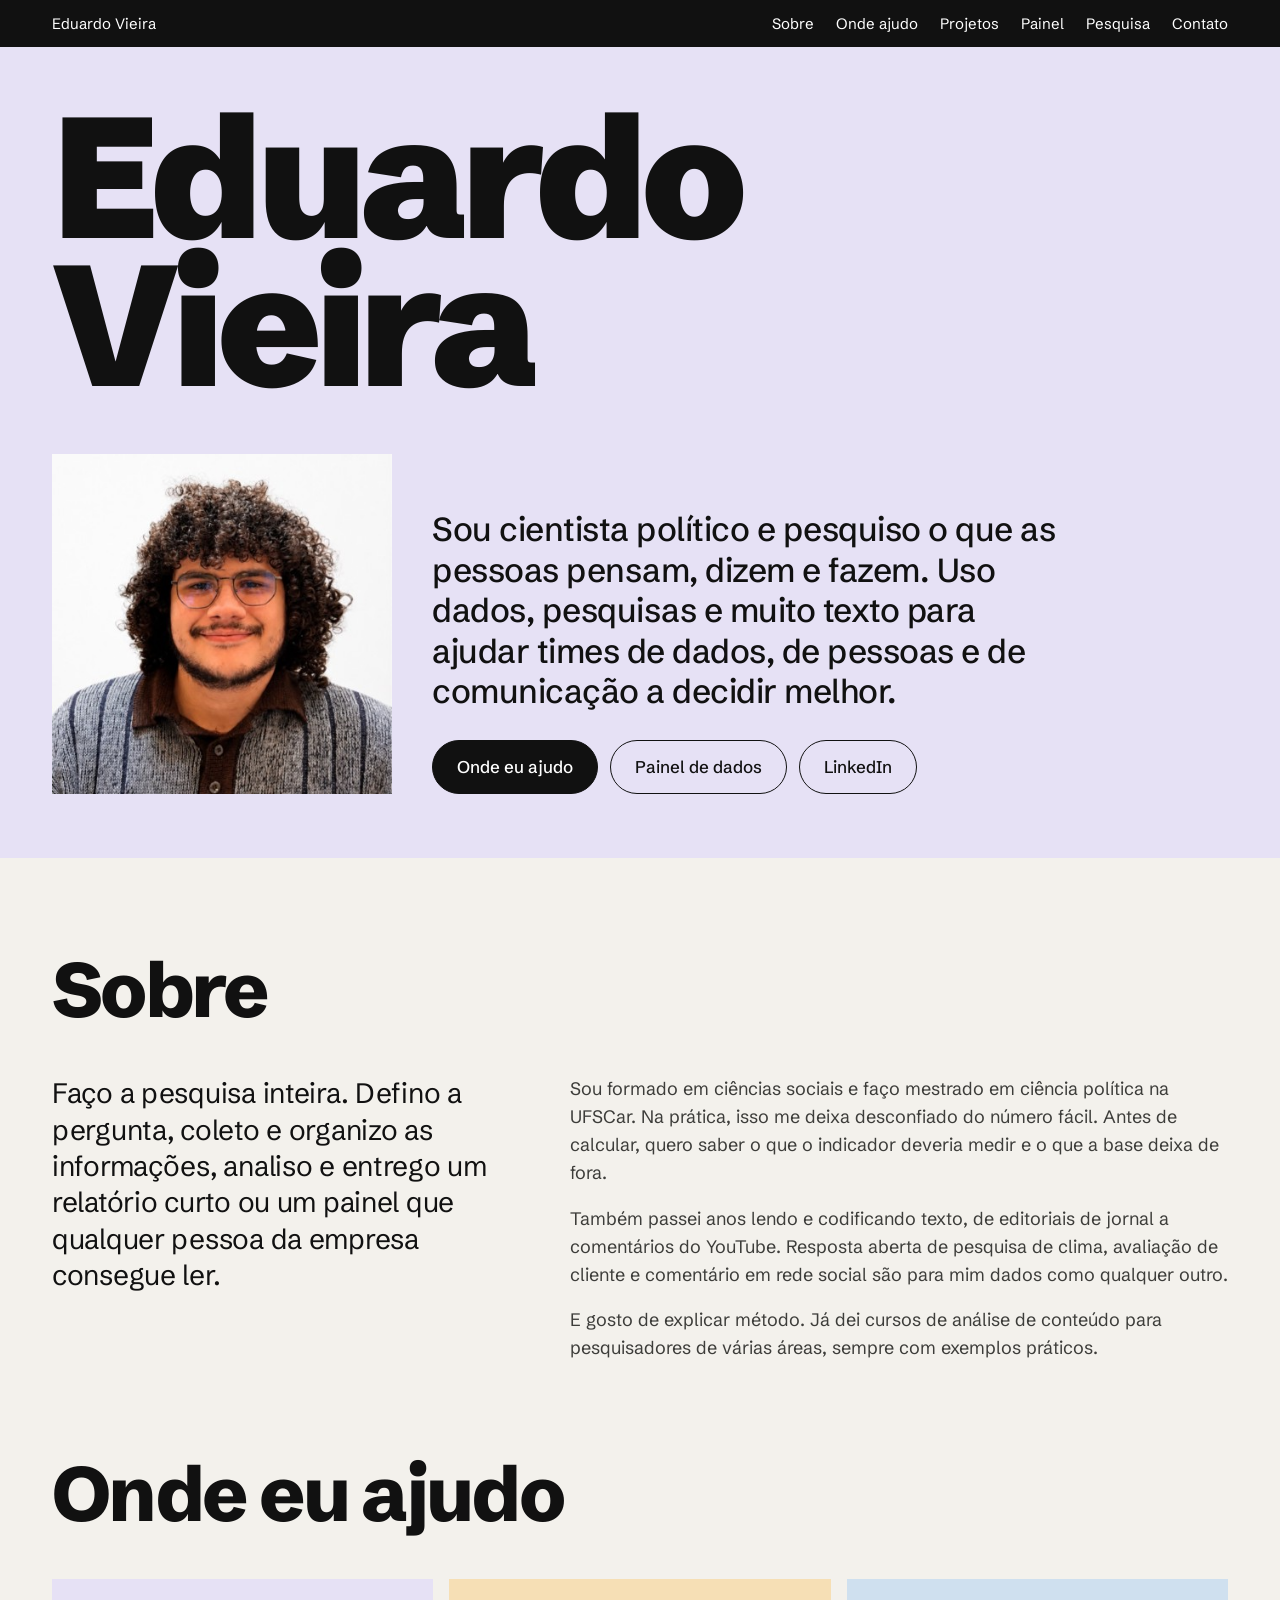
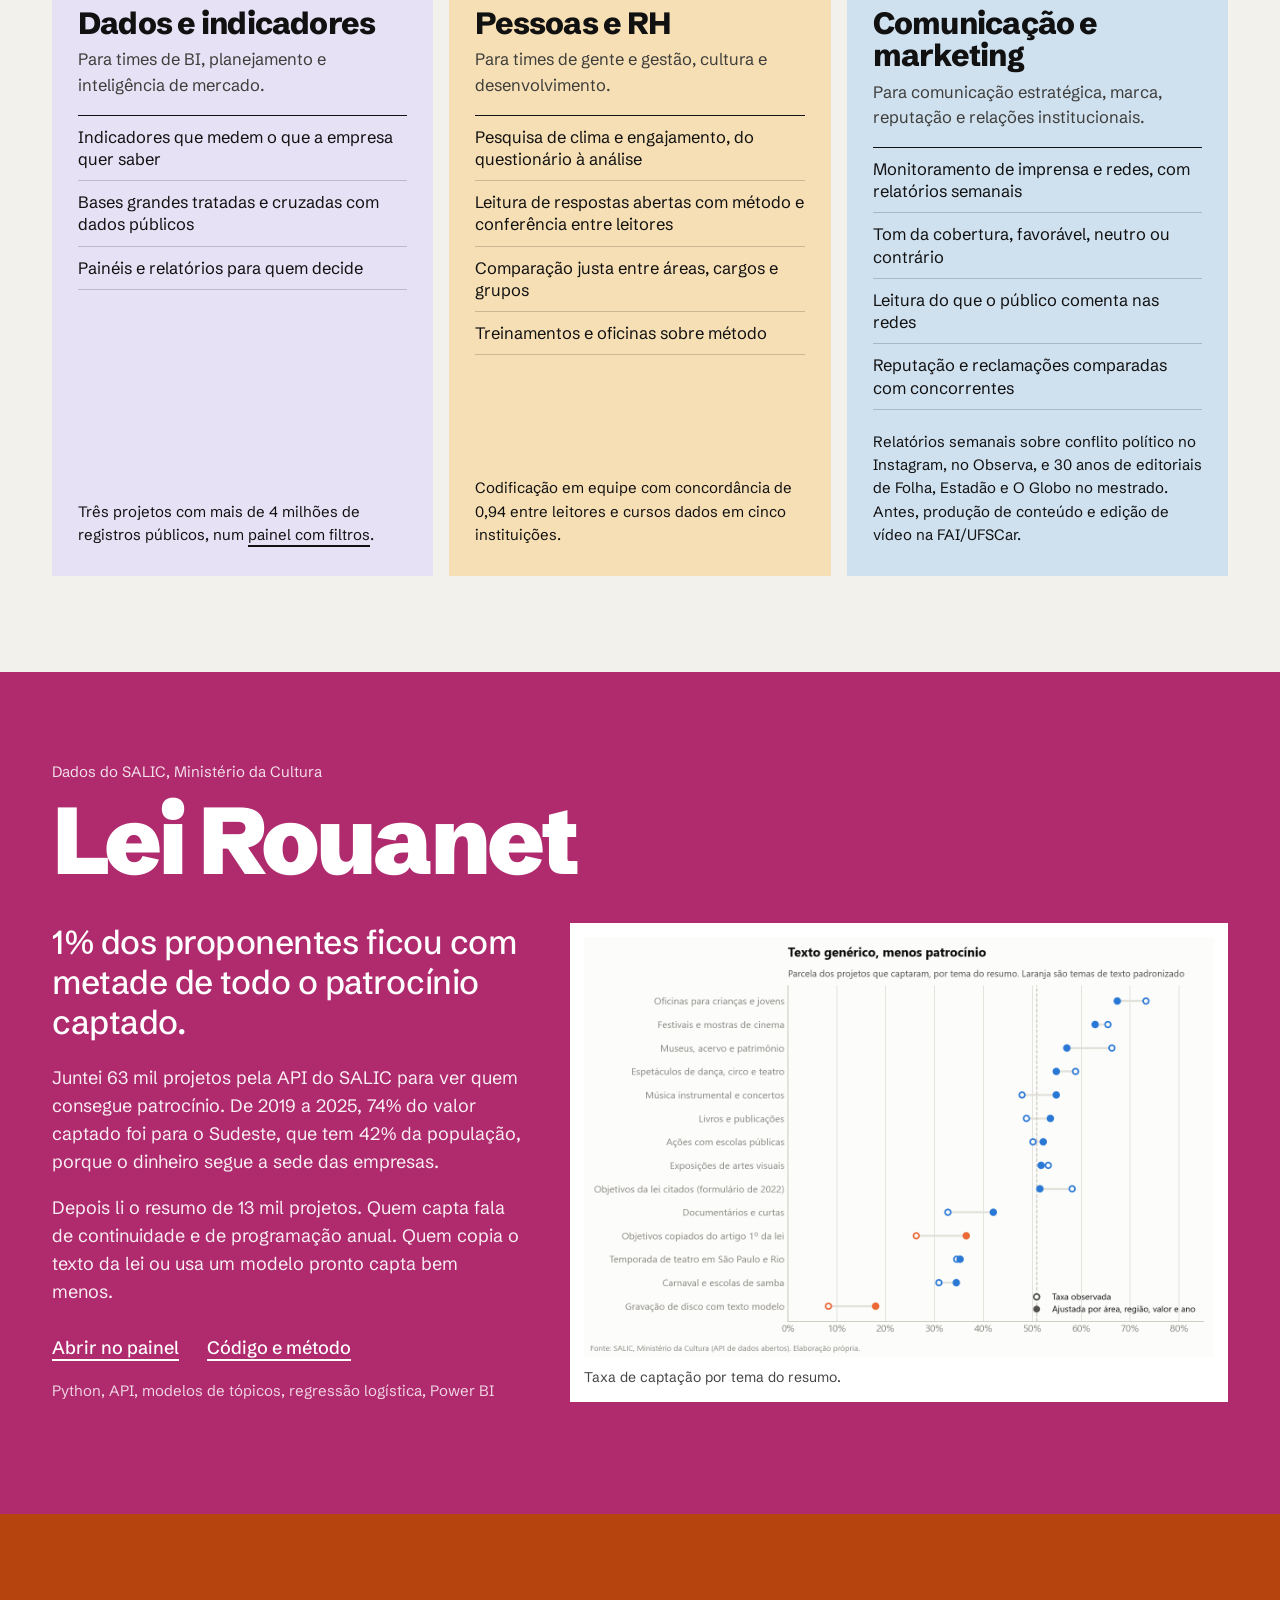
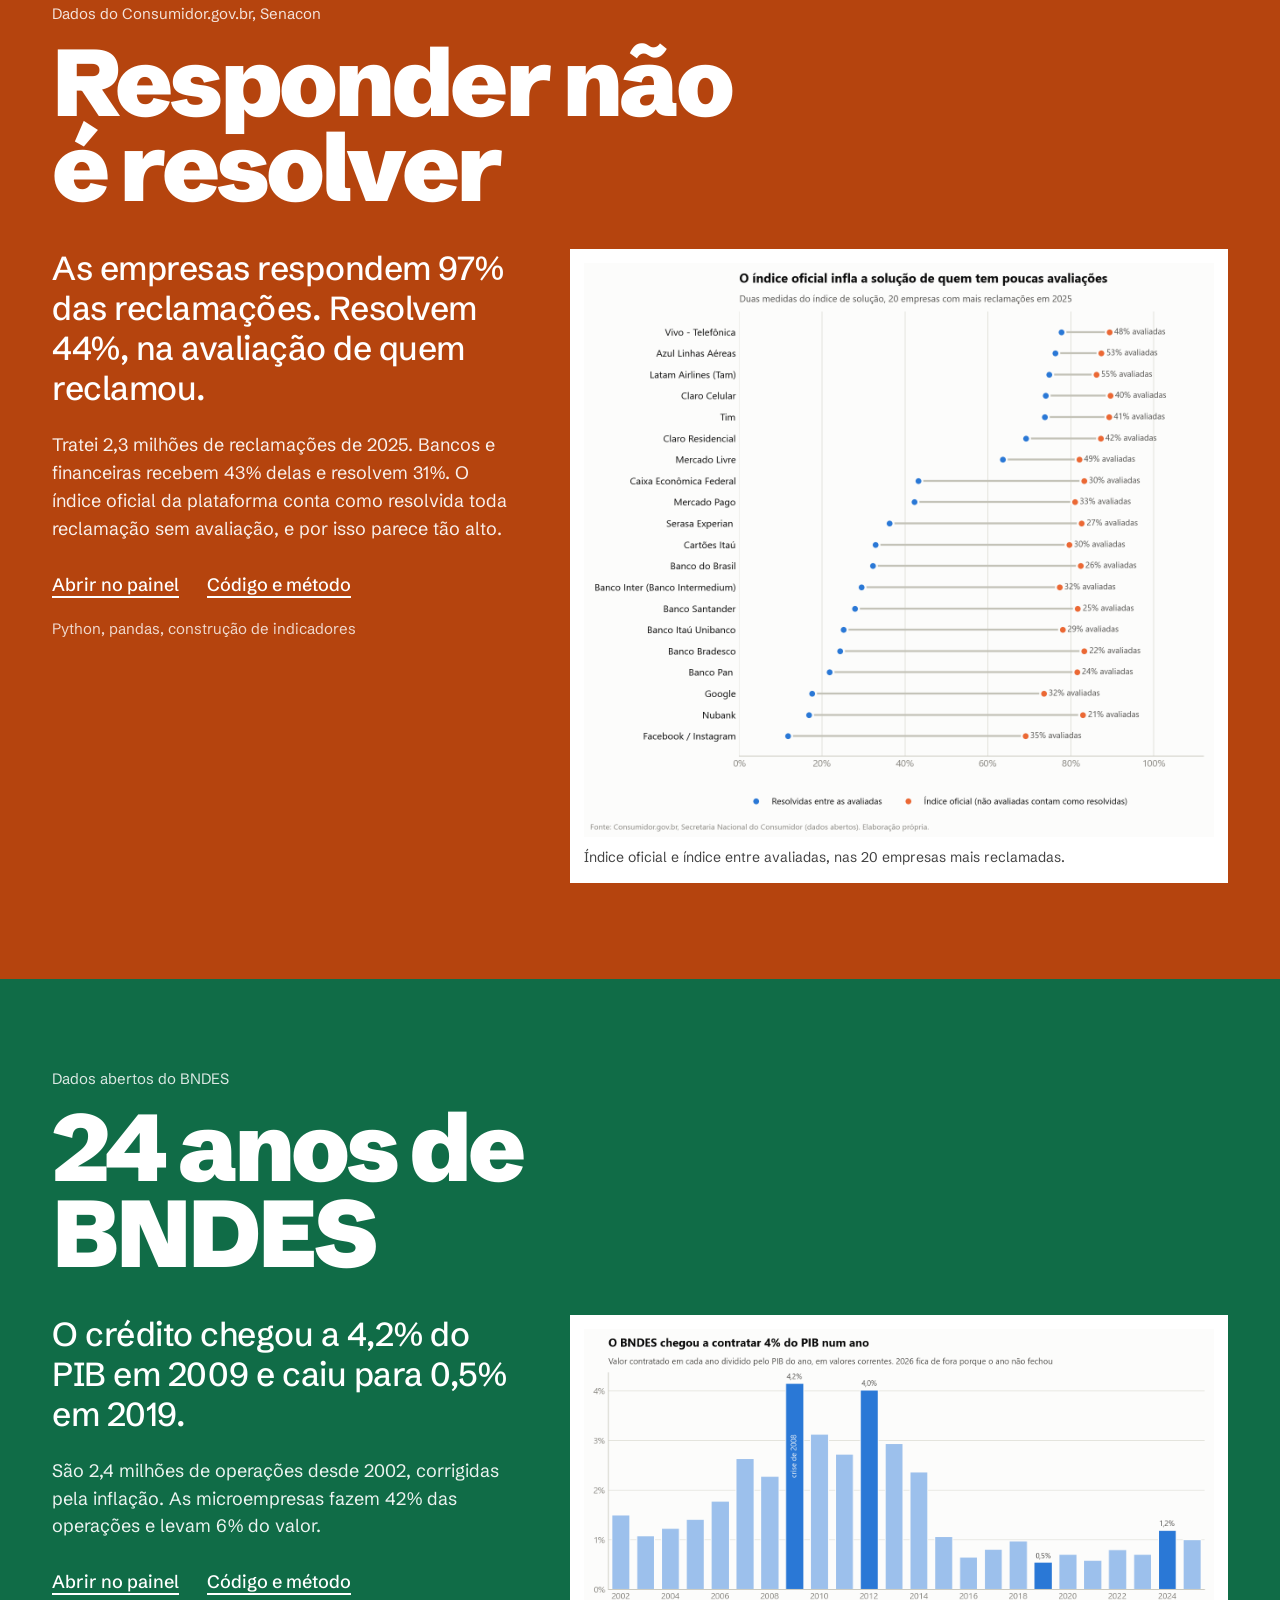
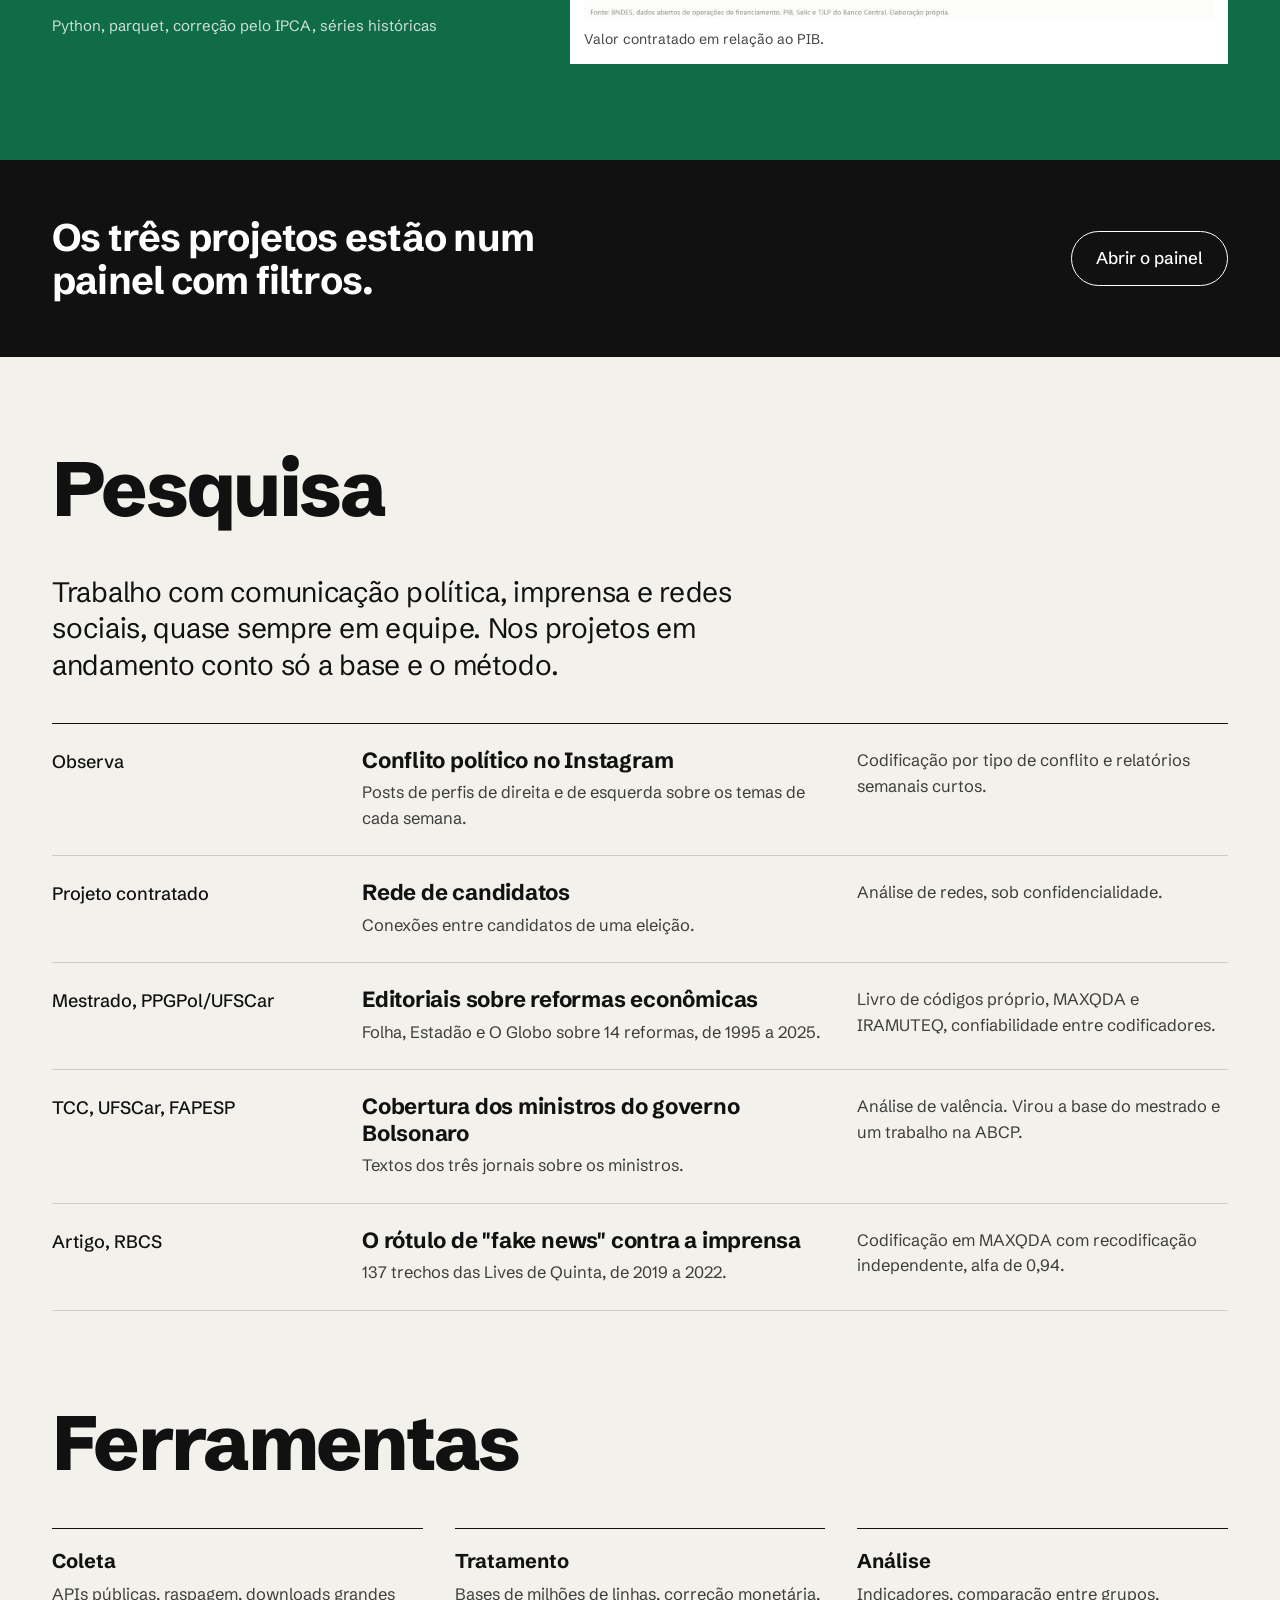
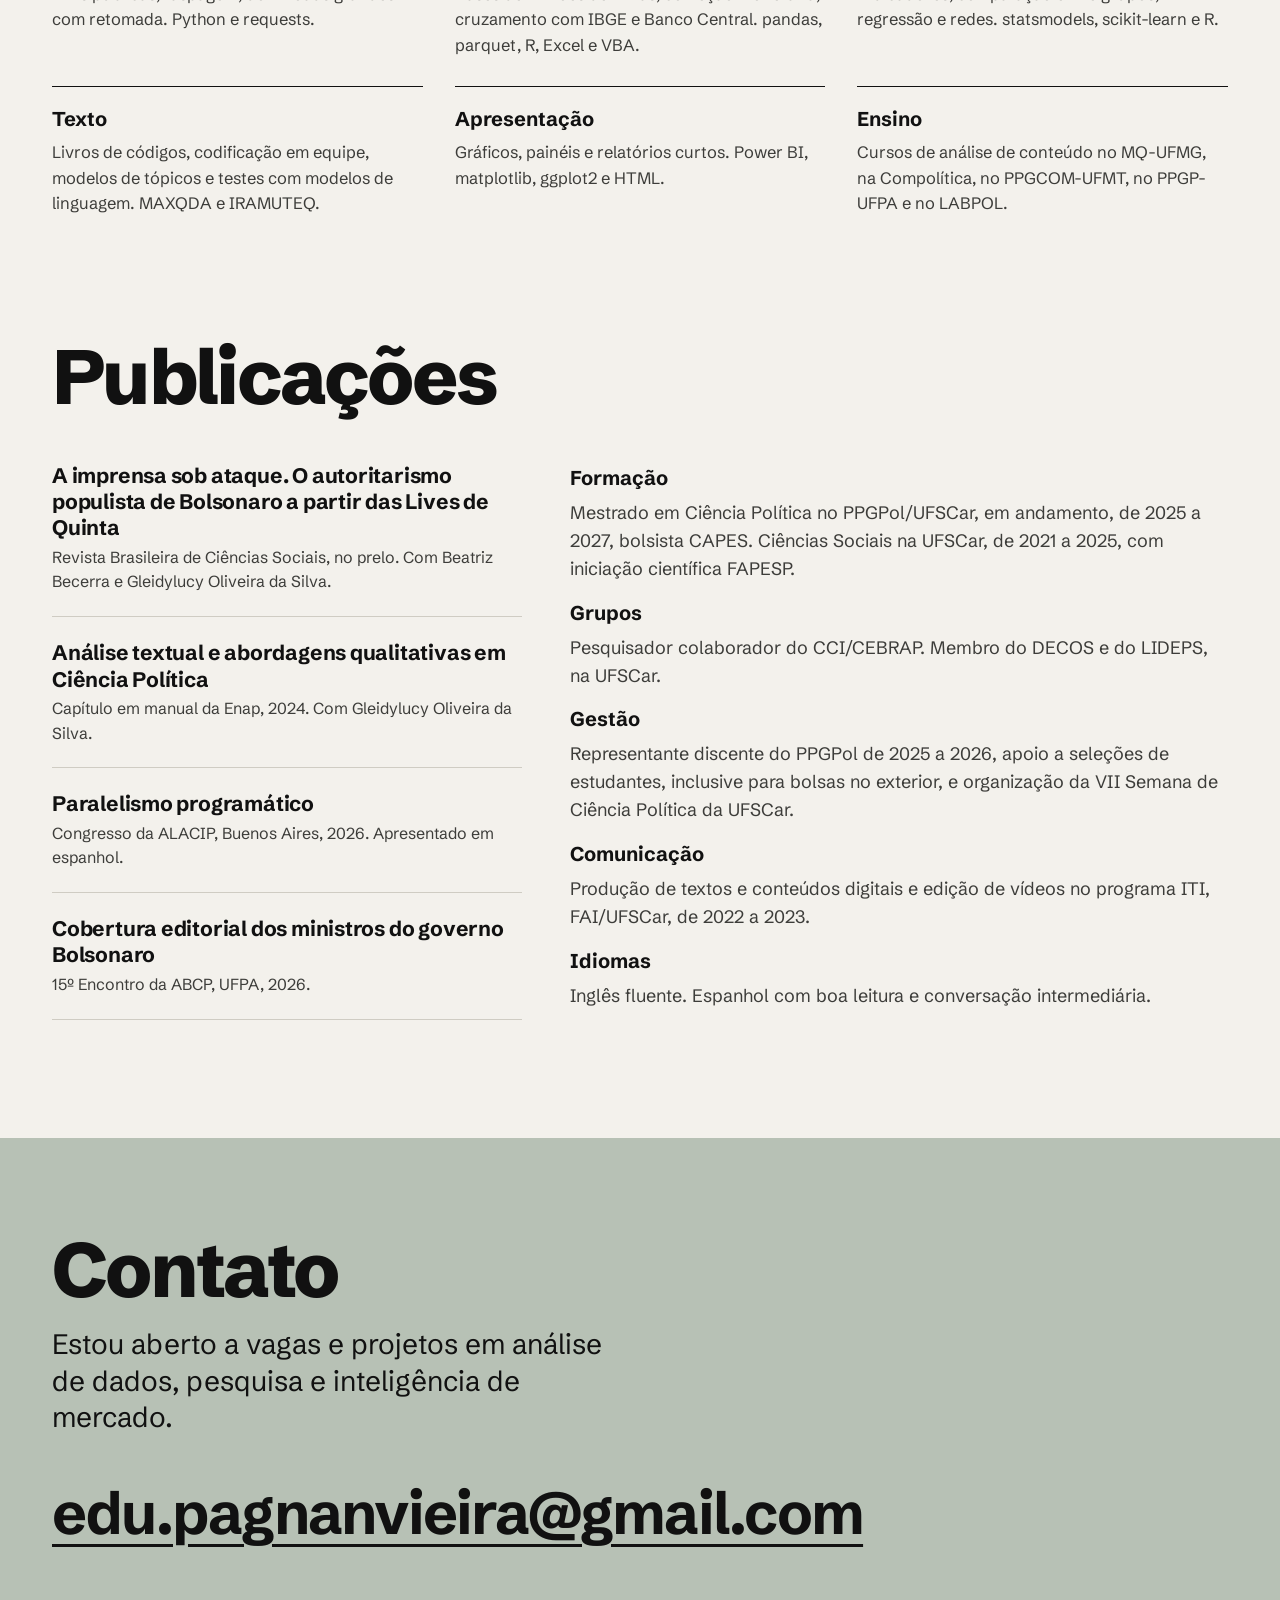
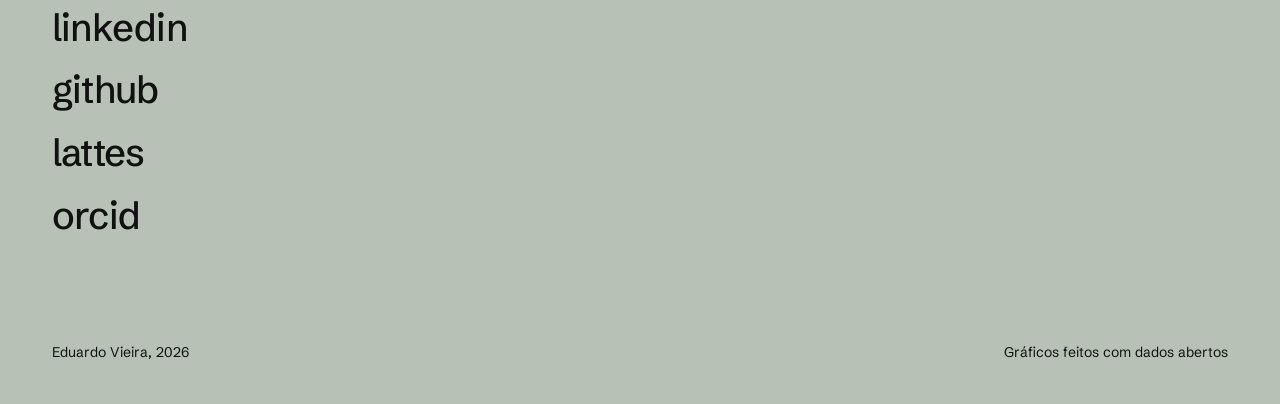
==== index.html @ 2a717a41 "Ajustes da revisão (mestrado em andamento, CEBRAP fora, período da Rouanet, regiões no painel) Co-Au" ====
<!DOCTYPE html>
<html lang="pt-BR">
<head>
<meta charset="utf-8">
<meta name="viewport" content="width=device-width, initial-scale=1">
<title>Eduardo Vieira</title>
<meta name="description" content="Eduardo Vieira, analista de dados e cientista político. Indicadores, painéis e análise de texto com dados públicos e de redes sociais.">
<link rel="preconnect" href="https://fonts.googleapis.com">
<link rel="preconnect" href="https://fonts.gstatic.com" crossorigin>
<link href="https://fonts.googleapis.com/css2?family=Schibsted+Grotesk:ital,wght@0,400;0,500;0,700;0,800;0,900;1,400&display=swap" rel="stylesheet">
<link rel="stylesheet" href="estilo.css">
</head>
<body>

<header class="barra">
  <div class="wrap">
    <a href="#inicio">Eduardo Vieira</a>
    <nav aria-label="Seções">
      <a href="#sobre">Sobre</a>
      <a href="#ajudo">Onde ajudo</a>
      <a href="#projetos">Projetos</a>
      <a href="painel.html">Painel</a>
      <a href="#pesquisa">Pesquisa</a>
      <a href="#contato">Contato</a>
    </nav>
  </div>
</header>

<main id="inicio">

  <section class="abertura">
    <div class="wrap">
      <h1 class="nomao">Eduardo<br>Vieira</h1>
      <div class="linha">
        <figure class="foto">
          <span aria-hidden="true">EV</span>
          <img src="img/eduardo.png" alt="Foto de Eduardo Vieira" onerror="this.remove()">
        </figure>
        <div>
          <p class="oi">Sou cientista político e pesquiso o que as pessoas pensam, dizem e fazem. Uso dados, pesquisas e muito texto para ajudar times de dados, de pessoas e de comunicação a decidir melhor.</p>
          <div class="botoes">
            <a class="botao cheio" href="#ajudo">Onde eu ajudo</a>
            <a class="botao" href="painel.html">Painel de dados</a>
            <a class="botao" href="https://www.linkedin.com/in/eduardo-felipe-pagnan-vieira-3a5a75254/" rel="me">LinkedIn</a>
          </div>
        </div>
      </div>
    </div>
  </section>

  <section class="bloco" id="sobre">
    <div class="wrap">
      <h2 class="titulo">Sobre</h2>
      <div class="duas">
        <p class="grande">Faço a pesquisa inteira. Defino a pergunta, coleto e organizo as informações, analiso e entrego um relatório curto ou um painel que qualquer pessoa da empresa consegue ler.</p>
        <div class="texto">
          <p>Sou formado em ciências sociais e faço mestrado em ciência política na UFSCar. Na prática, isso me deixa desconfiado do número fácil. Antes de calcular, quero saber o que o indicador deveria medir e o que a base deixa de fora.</p>
          <p>Também passei anos lendo e codificando texto, de editoriais de jornal a comentários do YouTube. Resposta aberta de pesquisa de clima, avaliação de cliente e comentário em rede social são para mim dados como qualquer outro.</p>
          <p>E gosto de explicar método. Já dei cursos de análise de conteúdo para pesquisadores de várias áreas, sempre com exemplos práticos.</p>
        </div>
      </div>
    </div>
  </section>

  <section class="bloco areas" id="ajudo">
    <div class="wrap">
      <h2 class="titulo">Onde eu ajudo</h2>
      <div class="tres-areas">
        <article class="area a-dados">
          <h3>Dados e indicadores</h3>
          <p>Para times de BI, planejamento e inteligência de mercado.</p>
          <ul>
            <li>Indicadores que medem o que a empresa quer saber</li>
            <li>Bases grandes tratadas e cruzadas com dados públicos</li>
            <li>Painéis e relatórios para quem decide</li>
          </ul>
          <p class="prova">Três projetos com mais de 4 milhões de registros públicos, num <a href="painel.html">painel com filtros</a>.</p>
        </article>
        <article class="area a-pessoas">
          <h3>Pessoas e RH</h3>
          <p>Para times de gente e gestão, cultura e desenvolvimento.</p>
          <ul>
            <li>Pesquisa de clima e engajamento, do questionário à análise</li>
            <li>Leitura de respostas abertas com método e conferência entre leitores</li>
            <li>Comparação justa entre áreas, cargos e grupos</li>
            <li>Treinamentos e oficinas sobre método</li>
          </ul>
          <p class="prova">Codificação em equipe com concordância de 0,94 entre leitores e cursos dados em cinco instituições.</p>
        </article>
        <article class="area a-comunicacao">
          <h3>Comunicação e marketing</h3>
          <p>Para comunicação estratégica, marca, reputação e relações institucionais.</p>
          <ul>
            <li>Monitoramento de imprensa e redes, com relatórios semanais</li>
            <li>Tom da cobertura, favorável, neutro ou contrário</li>
            <li>Leitura do que o público comenta nas redes</li>
            <li>Reputação e reclamações comparadas com concorrentes</li>
          </ul>
          <p class="prova">Relatórios semanais sobre conflito político no Instagram, no Observa, e 30 anos de editoriais de Folha, Estadão e O Globo no mestrado. Antes, produção de conteúdo e edição de vídeo na FAI/UFSCar.</p>
        </article>
      </div>
    </div>
  </section>

  <div id="projetos">
    <section class="projeto rouanet" aria-labelledby="p-rouanet">
      <div class="wrap">
        <p class="fonte">Dados do SALIC, Ministério da Cultura</p>
        <h2 id="p-rouanet">Lei Rouanet</h2>
        <div class="duas">
          <div>
            <p class="achado">1% dos proponentes ficou com metade de todo o patrocínio captado.</p>
            <div class="texto">
              <p>Juntei 63 mil projetos pela API do SALIC para ver quem consegue patrocínio. De 2019 a 2025, 74% do valor captado foi para o Sudeste, que tem 42% da população, porque o dinheiro segue a sede das empresas.</p>
              <p>Depois li o resumo de 13 mil projetos. Quem capta fala de continuidade e de programação anual. Quem copia o texto da lei ou usa um modelo pronto capta bem menos.</p>
            </div>
            <div class="links">
              <a href="painel.html#rouanet">Abrir no painel</a>
              <a href="https://github.com/eduardopagvieira/rouanet">Código e método</a>
            </div>
            <p class="ferr">Python, API, modelos de tópicos, regressão logística, Power BI</p>
          </div>
          <figure>
            <img src="img/rouanet_textos.png" alt="Taxa de captação por tema do resumo do projeto. Oficinas para crianças e jovens captam mais, projetos que copiam os objetivos da lei captam 26% e gravação de disco com texto modelo 8%." loading="lazy">
            <figcaption>Taxa de captação por tema do resumo.</figcaption>
          </figure>
        </div>
      </div>
    </section>

    <section class="projeto consumidor" aria-labelledby="p-consumidor">
      <div class="wrap">
        <p class="fonte">Dados do Consumidor.gov.br, Senacon</p>
        <h2 id="p-consumidor">Responder não é resolver</h2>
        <div class="duas">
          <div>
            <p class="achado">As empresas respondem 97% das reclamações. Resolvem 44%, na avaliação de quem reclamou.</p>
            <div class="texto">
              <p>Tratei 2,3 milhões de reclamações de 2025. Bancos e financeiras recebem 43% delas e resolvem 31%. O índice oficial da plataforma conta como resolvida toda reclamação sem avaliação, e por isso parece tão alto.</p>
            </div>
            <div class="links">
              <a href="painel.html#consumidor">Abrir no painel</a>
              <a href="https://github.com/eduardopagvieira/consumidor">Código e método</a>
            </div>
            <p class="ferr">Python, pandas, construção de indicadores</p>
          </div>
          <figure>
            <img src="img/consumidor_indice.png" alt="Para as 20 empresas mais reclamadas, o índice oficial de solução fica perto de 80% e o índice entre avaliadas varia de 12% a 78%." loading="lazy">
            <figcaption>Índice oficial e índice entre avaliadas, nas 20 empresas mais reclamadas.</figcaption>
          </figure>
        </div>
      </div>
    </section>

    <section class="projeto bndes" aria-labelledby="p-bndes">
      <div class="wrap">
        <p class="fonte">Dados abertos do BNDES</p>
        <h2 id="p-bndes">24 anos de BNDES</h2>
        <div class="duas">
          <div>
            <p class="achado">O crédito chegou a 4,2% do PIB em 2009 e caiu para 0,5% em 2019.</p>
            <div class="texto">
              <p>São 2,4 milhões de operações desde 2002, corrigidas pela inflação. As microempresas fazem 42% das operações e levam 6% do valor.</p>
            </div>
            <div class="links">
              <a href="painel.html#bndes">Abrir no painel</a>
              <a href="https://github.com/eduardopagvieira/bndes">Código e método</a>
            </div>
            <p class="ferr">Python, parquet, correção pelo IPCA, séries históricas</p>
          </div>
          <figure>
            <img src="img/bndes_pib.png" alt="Valor contratado pelo BNDES em relação ao PIB, de 2002 a 2025, com picos de 4,2% em 2009 e 4,0% em 2012." loading="lazy">
            <figcaption>Valor contratado em relação ao PIB.</figcaption>
          </figure>
        </div>
      </div>
    </section>
  </div>

  <section class="ponte">
    <div class="wrap">
      <p>Os três projetos estão num painel com filtros.</p>
      <a class="botao" href="painel.html">Abrir o painel</a>
    </div>
  </section>

  <section class="bloco" id="pesquisa">
    <div class="wrap">
      <h2 class="titulo">Pesquisa</h2>
      <p class="grande" style="max-width:40ch;margin-bottom:40px">Trabalho com comunicação política, imprensa e redes sociais, quase sempre em equipe. Nos projetos em andamento conto só a base e o método.</p>
      <ul class="lista">
        <li><span class="onde">Observa</span><div><h3>Conflito político no Instagram</h3><p>Posts de perfis de direita e de esquerda sobre os temas de cada semana.</p></div><p>Codificação por tipo de conflito e relatórios semanais curtos.</p></li>
        <li><span class="onde">Projeto contratado</span><div><h3>Rede de candidatos</h3><p>Conexões entre candidatos de uma eleição.</p></div><p>Análise de redes, sob confidencialidade.</p></li>
        <li><span class="onde">Mestrado, PPGPol/UFSCar</span><div><h3>Editoriais sobre reformas econômicas</h3><p>Folha, Estadão e O Globo sobre 14 reformas, de 1995 a 2025.</p></div><p>Livro de códigos próprio, MAXQDA e IRAMUTEQ, confiabilidade entre codificadores.</p></li>
        <li><span class="onde">TCC, UFSCar, FAPESP</span><div><h3>Cobertura dos ministros do governo Bolsonaro</h3><p>Textos dos três jornais sobre os ministros.</p></div><p>Análise de valência. Virou a base do mestrado e um trabalho na ABCP.</p></li>
        <li><span class="onde">Artigo, RBCS</span><div><h3>O rótulo de "fake news" contra a imprensa</h3><p>137 trechos das Lives de Quinta, de 2019 a 2022.</p></div><p>Codificação em MAXQDA com recodificação independente, alfa de 0,94.</p></li>
      </ul>
    </div>
  </section>

  <section class="bloco" style="padding-top:0">
    <div class="wrap">
      <h2 class="titulo">Ferramentas</h2>
      <div class="ferramentas">
        <div><h3>Coleta</h3><p>APIs públicas, raspagem, downloads grandes com retomada. Python e requests.</p></div>
        <div><h3>Tratamento</h3><p>Bases de milhões de linhas, correção monetária, cruzamento com IBGE e Banco Central. pandas, parquet, R, Excel e VBA.</p></div>
        <div><h3>Análise</h3><p>Indicadores, comparação entre grupos, regressão e redes. statsmodels, scikit-learn e R.</p></div>
        <div><h3>Texto</h3><p>Livros de códigos, codificação em equipe, modelos de tópicos e testes com modelos de linguagem. MAXQDA e IRAMUTEQ.</p></div>
        <div><h3>Apresentação</h3><p>Gráficos, painéis e relatórios curtos. Power BI, matplotlib, ggplot2 e HTML.</p></div>
        <div><h3>Ensino</h3><p>Cursos de análise de conteúdo no MQ-UFMG, na Compolítica, no PPGCOM-UFMT, no PPGP-UFPA e no LABPOL.</p></div>
      </div>
    </div>
  </section>

  <section class="bloco" style="padding-top:0">
    <div class="wrap">
      <h2 class="titulo">Publicações</h2>
      <div class="duas">
        <ul class="pubs">
          <li><div class="t">A imprensa sob ataque. O autoritarismo populista de Bolsonaro a partir das Lives de Quinta</div><div class="w">Revista Brasileira de Ciências Sociais, no prelo. Com Beatriz Becerra e Gleidylucy Oliveira da Silva.</div></li>
          <li><div class="t">Análise textual e abordagens qualitativas em Ciência Política</div><div class="w">Capítulo em manual da Enap, 2024. Com Gleidylucy Oliveira da Silva.</div></li>
          <li><div class="t">Paralelismo programático</div><div class="w">Congresso da ALACIP, Buenos Aires, 2026. Apresentado em espanhol.</div></li>
          <li><div class="t">Cobertura editorial dos ministros do governo Bolsonaro</div><div class="w">15º Encontro da ABCP, UFPA, 2026.</div></li>
        </ul>
        <div class="formacao">
          <h3>Formação</h3>
          <p>Mestrado em Ciência Política no PPGPol/UFSCar, em andamento, de 2025 a 2027, bolsista CAPES. Ciências Sociais na UFSCar, de 2021 a 2025, com iniciação científica FAPESP.</p>
          <h3>Grupos</h3>
          <p>Pesquisador colaborador do CCI/CEBRAP. Membro do DECOS e do LIDEPS, na UFSCar.</p>
          <h3>Gestão</h3>
          <p>Representante discente do PPGPol de 2025 a 2026, apoio a seleções de estudantes, inclusive para bolsas no exterior, e organização da VII Semana de Ciência Política da UFSCar.</p>
          <h3>Comunicação</h3>
          <p>Produção de textos e conteúdos digitais e edição de vídeos no programa ITI, FAI/UFSCar, de 2022 a 2023.</p>
          <h3>Idiomas</h3>
          <p>Inglês fluente. Espanhol com boa leitura e conversação intermediária.</p>
        </div>
      </div>
    </div>
  </section>

  <section class="contato" id="contato">
    <div class="wrap">
      <h2 class="titulo">Contato</h2>
      <p class="convite">Estou aberto a vagas e projetos em análise de dados, pesquisa e inteligência de mercado.</p>
      <a class="mail" href="mailto:edu.pagnanvieira@gmail.com">edu.pagnanvieira@gmail.com</a>
      <ul class="redes">
        <li><a href="https://www.linkedin.com/in/eduardo-felipe-pagnan-vieira-3a5a75254/" rel="me">linkedin</a></li>
        <li><a href="https://github.com/eduardopagvieira">github</a></li>
        <li><a href="http://lattes.cnpq.br/2723181992829140">lattes</a></li>
        <li><a href="https://orcid.org/0009-0004-6524-0010">orcid</a></li>
      </ul>
      <div class="rodape">
        <span>Eduardo Vieira, 2026</span>
        <span>Gráficos feitos com dados abertos</span>
      </div>
    </div>
  </section>

</main>
</body>
</html>
---- estilo.css ----
:root{
  --papel:#f3f1ec;
  --tinta:#111111;
  --tinta-2:#3d3d3a;
  --lavanda:#e6e1f5;
  --roxo:#5b3fd6;
  --rouanet:#b02a6e;
  --consumidor:#b5440e;
  --bndes:#106c47;
  --salvia:#b7c1b5;
  --fonte:"Schibsted Grotesk","Helvetica Neue",Arial,sans-serif;
  color-scheme:light;
}
*{box-sizing:border-box}
html{-webkit-text-size-adjust:100%;scroll-behavior:smooth}
@media (prefers-reduced-motion:reduce){html{scroll-behavior:auto}}
body{margin:0;background:var(--papel);color:var(--tinta);font-family:var(--fonte);font-size:18px;line-height:1.55}
a{color:inherit;text-underline-offset:5px;text-decoration-thickness:1.5px}
a:focus-visible{outline:3px solid currentColor;outline-offset:3px}
img{max-width:100%;display:block}
[id]{scroll-margin-top:56px}
.wrap{max-width:1240px;margin:0 auto;padding:0 32px}

/* barra do topo */
.barra{background:var(--tinta);color:#fff;font-size:15px;position:sticky;top:0;z-index:10}
.barra .wrap{display:flex;justify-content:space-between;align-items:center;gap:10px 24px;flex-wrap:wrap;padding-top:12px;padding-bottom:12px}
.barra a{text-decoration:none}
.barra a:hover{text-decoration:underline}
.barra nav{display:flex;gap:4px 22px;flex-wrap:wrap}

/* abertura */
.abertura{background:var(--lavanda)}
.abertura .wrap{padding-top:56px;padding-bottom:64px}
.nomao{font-weight:900;font-size:clamp(64px,13.4vw,188px);line-height:.86;letter-spacing:-.045em;margin:0;text-transform:none}
.abertura .linha{display:grid;grid-template-columns:minmax(220px,340px) 1fr;gap:40px;margin-top:56px;align-items:end}
.foto{margin:0;aspect-ratio:1/1;background:var(--roxo);color:#fff;display:grid;place-items:center;overflow:hidden;position:relative}
.foto img{width:100%;height:100%;object-fit:cover;position:absolute;inset:0}
.foto span{font-weight:900;font-size:96px;letter-spacing:-.04em}
.oi{font-size:clamp(24px,2.6vw,34px);line-height:1.22;font-weight:500;letter-spacing:-.015em;margin:0 0 28px;max-width:30ch}
.botoes{display:flex;flex-wrap:wrap;gap:12px}
.botao{display:inline-block;text-decoration:none;font-weight:500;font-size:17px;padding:13px 24px;border-radius:999px;border:1.5px solid var(--tinta)}
.botao.cheio{background:var(--tinta);color:#fff}
.botao:hover{background:var(--roxo);border-color:var(--roxo);color:#fff}

/* blocos de texto */
.bloco{padding:96px 0}
.titulo{font-weight:800;font-size:clamp(40px,6vw,84px);line-height:.95;letter-spacing:-.035em;margin:0 0 48px}
.duas{display:grid;grid-template-columns:5fr 7fr;gap:48px}
.grande{font-size:clamp(22px,2.2vw,28px);line-height:1.3;letter-spacing:-.01em;margin:0}
.texto p{margin:0 0 18px;color:var(--tinta-2)}
.texto p:last-child{margin-bottom:0}
.exemplos{list-style:none;margin:40px 0 0;padding:0;border-top:1.5px solid var(--tinta)}
.exemplos li{display:grid;grid-template-columns:5fr 7fr;gap:48px;padding:22px 0;border-bottom:1px solid #cfccc3}
.exemplos h3{margin:0;font-size:22px;font-weight:700;letter-spacing:-.01em;line-height:1.2}
.exemplos p{margin:0;color:var(--tinta-2)}

/* projetos em blocos de cor */
.projeto{color:#fff;padding:88px 0 96px}
.projeto.rouanet{background:var(--rouanet)}
.projeto.consumidor{background:var(--consumidor)}
.projeto.bndes{background:var(--bndes)}
.projeto .fonte{font-size:15px;margin:0 0 14px;opacity:.85}
.projeto h2{font-weight:900;font-size:clamp(44px,7.4vw,108px);line-height:.9;letter-spacing:-.04em;margin:0 0 40px;max-width:12ch}
.projeto .duas{align-items:start}
.projeto .achado{font-size:clamp(24px,2.6vw,34px);line-height:1.2;font-weight:500;letter-spacing:-.015em;margin:0 0 22px}
.projeto .texto p{color:#fff;opacity:.92}
.projeto figure{margin:0;background:#fff;padding:14px}
.projeto figcaption{color:#444;font-size:14px;margin-top:10px}
.projeto .links{display:flex;flex-wrap:wrap;gap:8px 28px;margin-top:28px;font-weight:500}
.projeto .ferr{font-size:15px;opacity:.8;margin-top:18px}
.ponte{background:var(--tinta);color:#fff;padding:56px 0}
.ponte .wrap{display:flex;justify-content:space-between;align-items:center;gap:24px;flex-wrap:wrap}
.ponte p{margin:0;font-size:clamp(24px,3vw,40px);font-weight:700;letter-spacing:-.02em;line-height:1.1;max-width:22ch}
.ponte .botao{border-color:#fff;color:#fff}
.ponte .botao:hover{background:#fff;color:var(--tinta)}

/* pesquisa */
.lista{list-style:none;margin:0;padding:0;border-top:1.5px solid var(--tinta)}
.lista li{display:grid;grid-template-columns:3fr 5fr 4fr;gap:32px;padding:24px 0;border-bottom:1px solid #cfccc3}
.lista .onde{font-weight:500}
.lista h3{margin:0 0 6px;font-size:22px;font-weight:700;letter-spacing:-.01em;line-height:1.2}
.lista p{margin:0;color:var(--tinta-2);font-size:16.5px}

/* ferramentas e formação */
.ferramentas{display:grid;grid-template-columns:repeat(3,1fr);gap:0 32px}
.ferramentas div{border-top:1.5px solid var(--tinta);padding:16px 0 28px}
.ferramentas h3{margin:0 0 6px;font-size:20px;font-weight:700}
.ferramentas p{margin:0;color:var(--tinta-2);font-size:16.5px}
.pubs{list-style:none;margin:0;padding:0}
.pubs li{padding:0 0 22px;margin:0 0 22px;border-bottom:1px solid #cfccc3}
.pubs .t{font-size:21px;font-weight:700;letter-spacing:-.01em;line-height:1.25}
.pubs .w{color:var(--tinta-2);font-size:16px;margin-top:4px}
.formacao p{margin:0 0 14px;color:var(--tinta-2)}
.formacao h3{font-size:20px;margin:0 0 6px}

/* contato */
.contato{background:var(--salvia);padding:96px 0 40px}
.contato .titulo{margin-bottom:20px}
.contato .convite{font-size:clamp(22px,2.2vw,28px);line-height:1.3;margin:0 0 48px;max-width:34ch}
.mail{font-weight:700;font-size:clamp(26px,4.6vw,60px);letter-spacing:-.03em;line-height:1;text-decoration:underline;text-decoration-thickness:3px;text-underline-offset:10px;word-break:break-word}
.redes{list-style:none;margin:56px 0 0;padding:0;display:grid;gap:4px}
.redes a{font-size:clamp(26px,3vw,38px);font-weight:500;letter-spacing:-.02em;text-decoration:none}
.redes a:hover{text-decoration:underline}
.rodape{display:flex;justify-content:space-between;flex-wrap:wrap;gap:8px 24px;margin-top:96px;font-size:14px}

.areas{padding-top:0}
.tres-areas{display:grid;grid-template-columns:repeat(3,1fr);gap:16px}
.area{padding:28px 26px 30px;display:flex;flex-direction:column}
.a-dados{background:var(--lavanda)}
.a-pessoas{background:#f6dfb5}
.a-comunicacao{background:#cfe0ef}
.area h3{margin:0 0 8px;font-size:clamp(26px,2.4vw,32px);font-weight:800;letter-spacing:-.025em;line-height:1.05}
.area > p{margin:0 0 16px;color:var(--tinta-2);font-size:16.5px}
.area ul{margin:0 0 20px;padding:0;list-style:none;border-top:1.5px solid var(--tinta)}
.area li{padding:10px 0;border-bottom:1px solid rgba(0,0,0,.18);font-size:16.5px;line-height:1.35}
.area .prova{margin:auto 0 0;font-size:15px;color:var(--tinta)}
@media (max-width:900px){
  .tres-areas{grid-template-columns:1fr}
  .abertura .linha,.duas,.exemplos li,.lista li{grid-template-columns:1fr}
  .abertura .linha{gap:28px}
  .foto{max-width:300px}
  .exemplos li,.lista li{gap:6px}
  .ferramentas{grid-template-columns:1fr 1fr}
}
@media (max-width:600px){
  body{font-size:17px}
  .wrap{padding:0 16px}
  .barra{position:static}
  .barra nav{gap:2px 16px;font-size:14px}
  .abertura .wrap{padding-top:36px;padding-bottom:44px}
  .abertura .linha{margin-top:36px}
  .foto{max-width:220px}
  .bloco{padding:64px 0}
  .projeto{padding:60px 0 68px}
  .titulo{margin-bottom:32px}
  .ferramentas{grid-template-columns:1fr}
  .projeto figure{padding:8px}
}
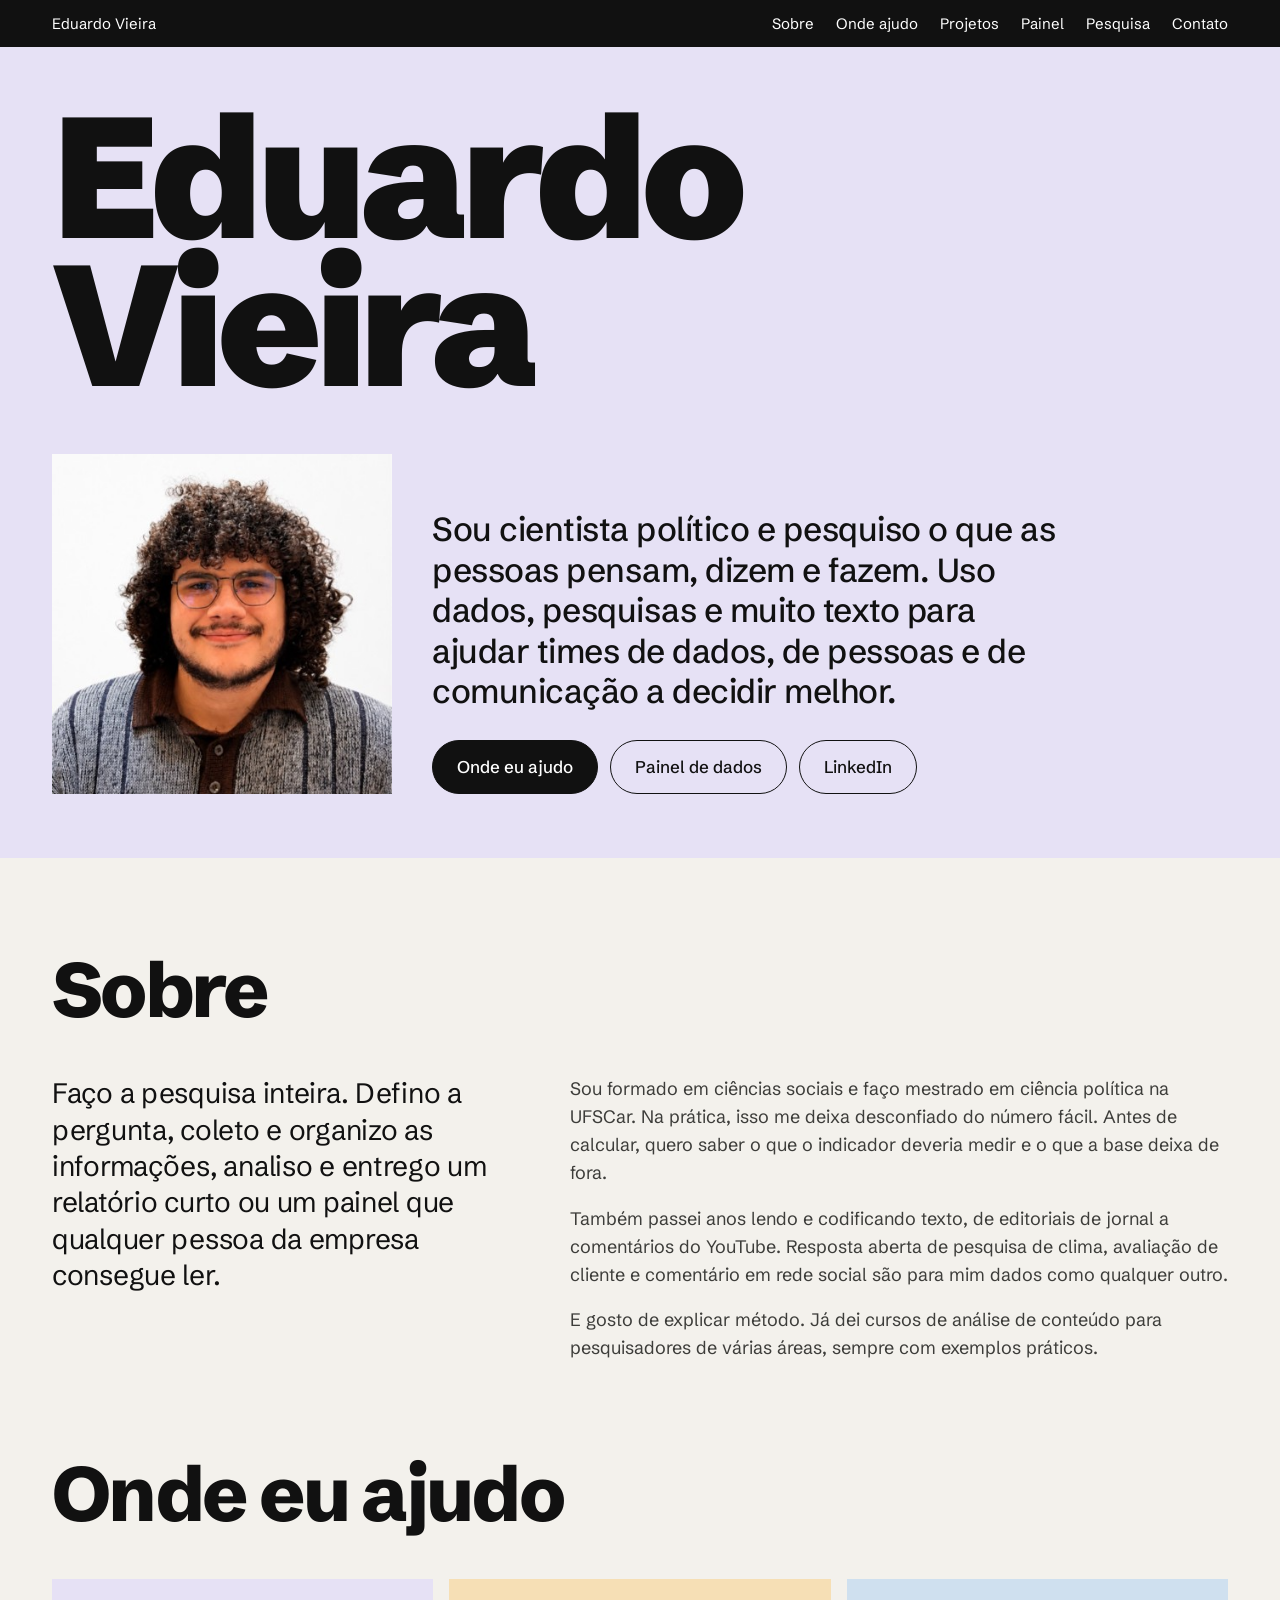
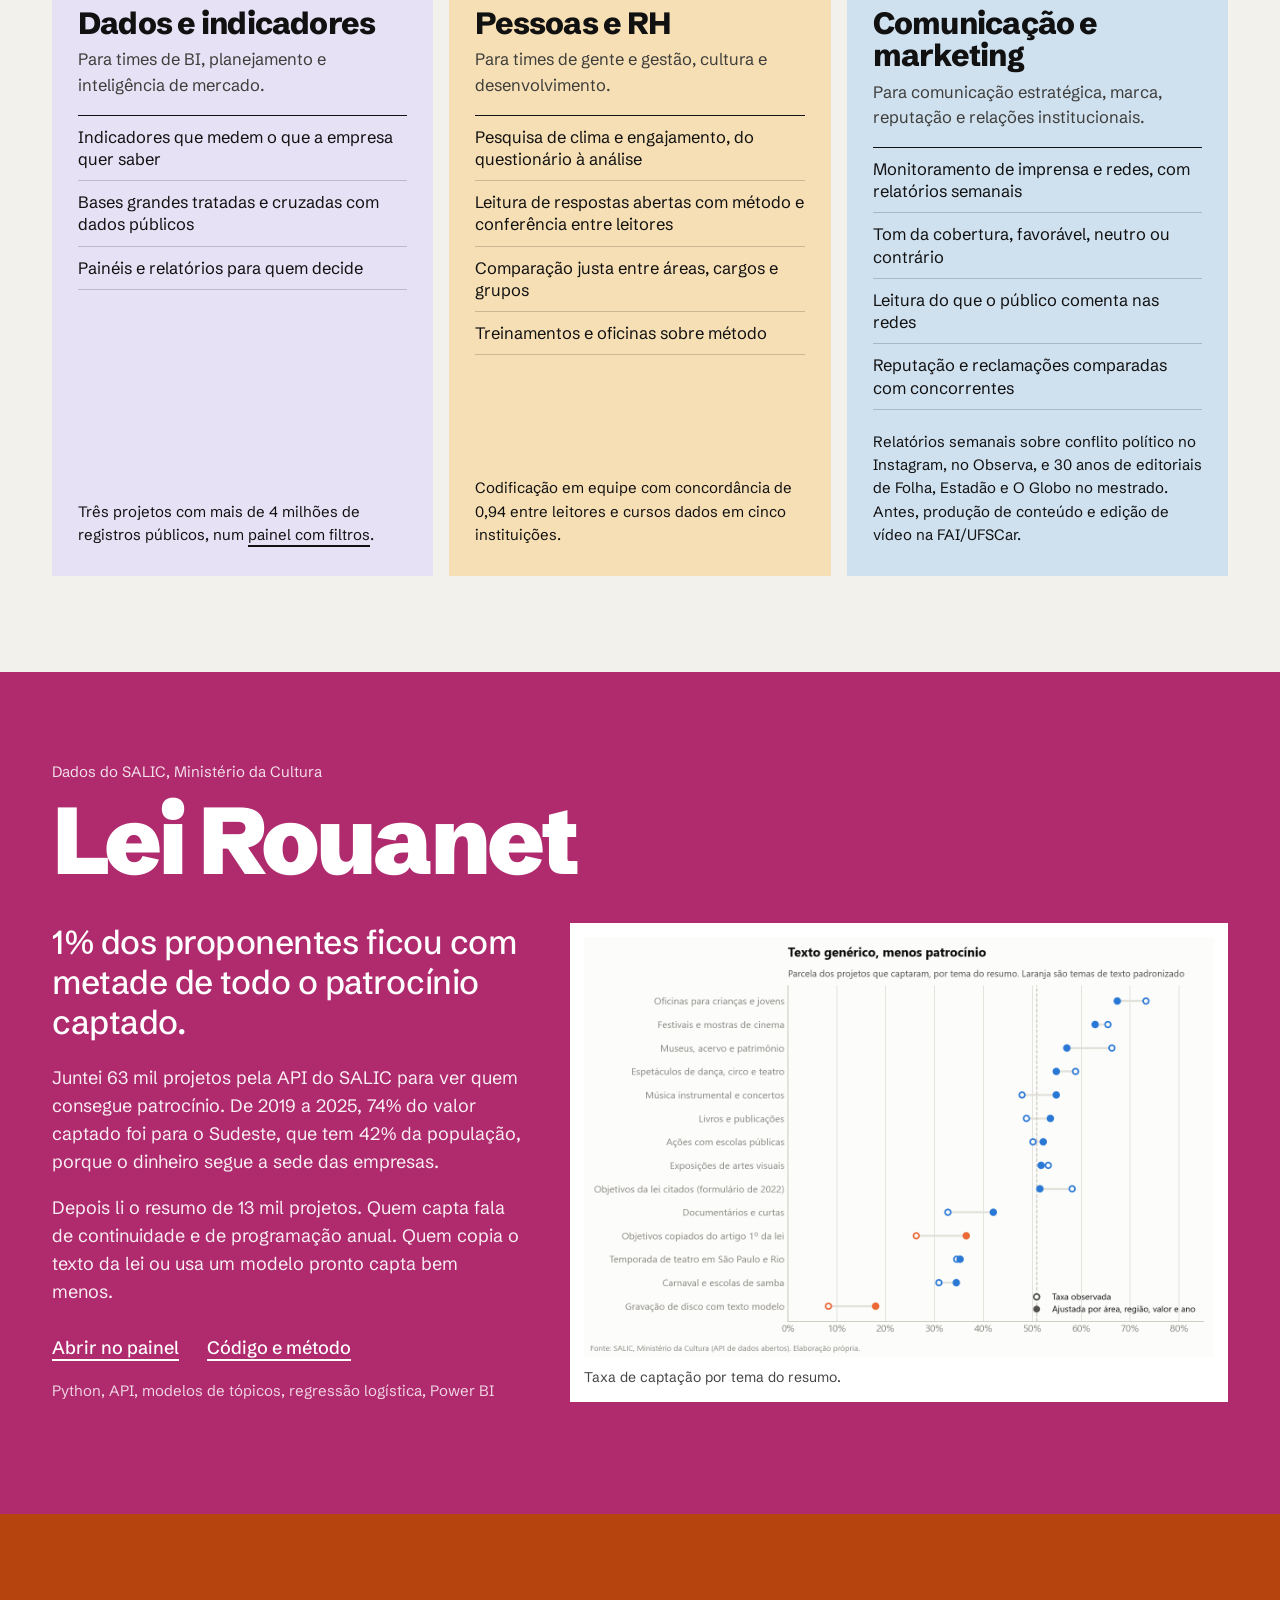
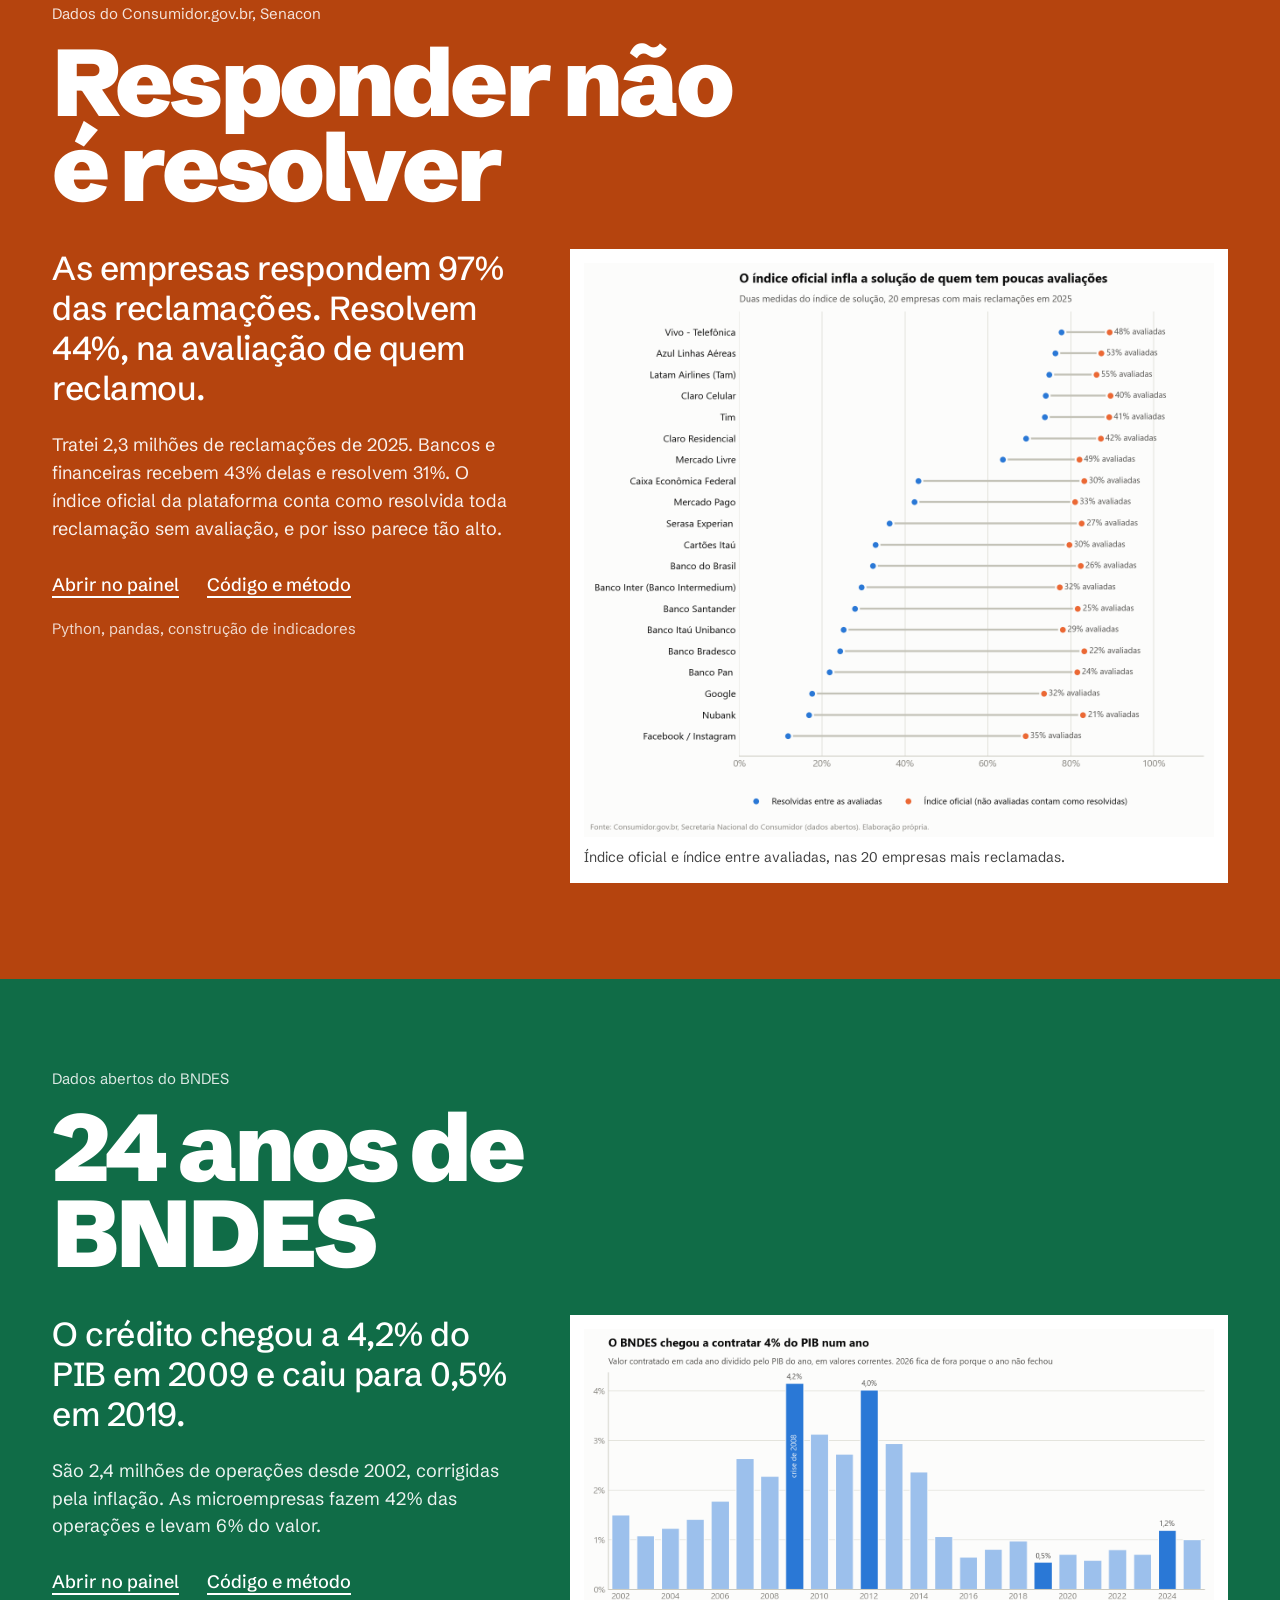
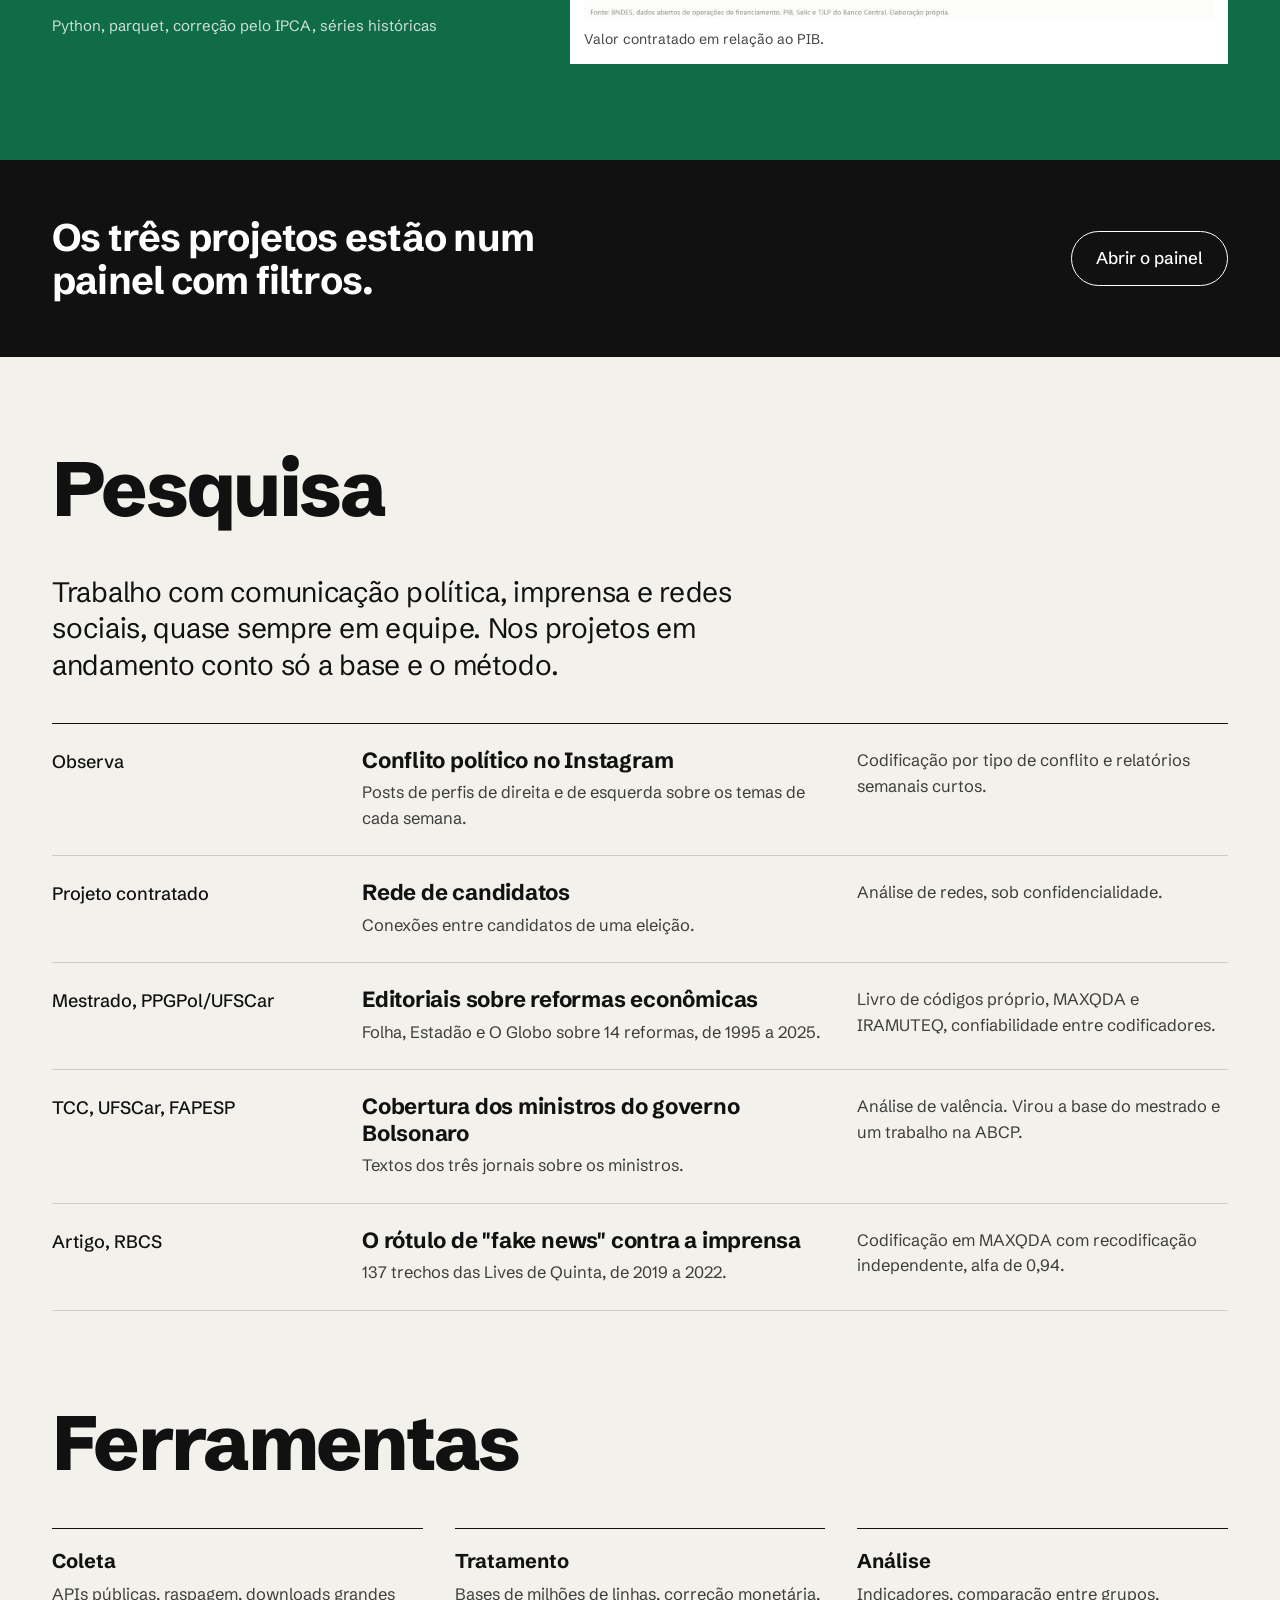
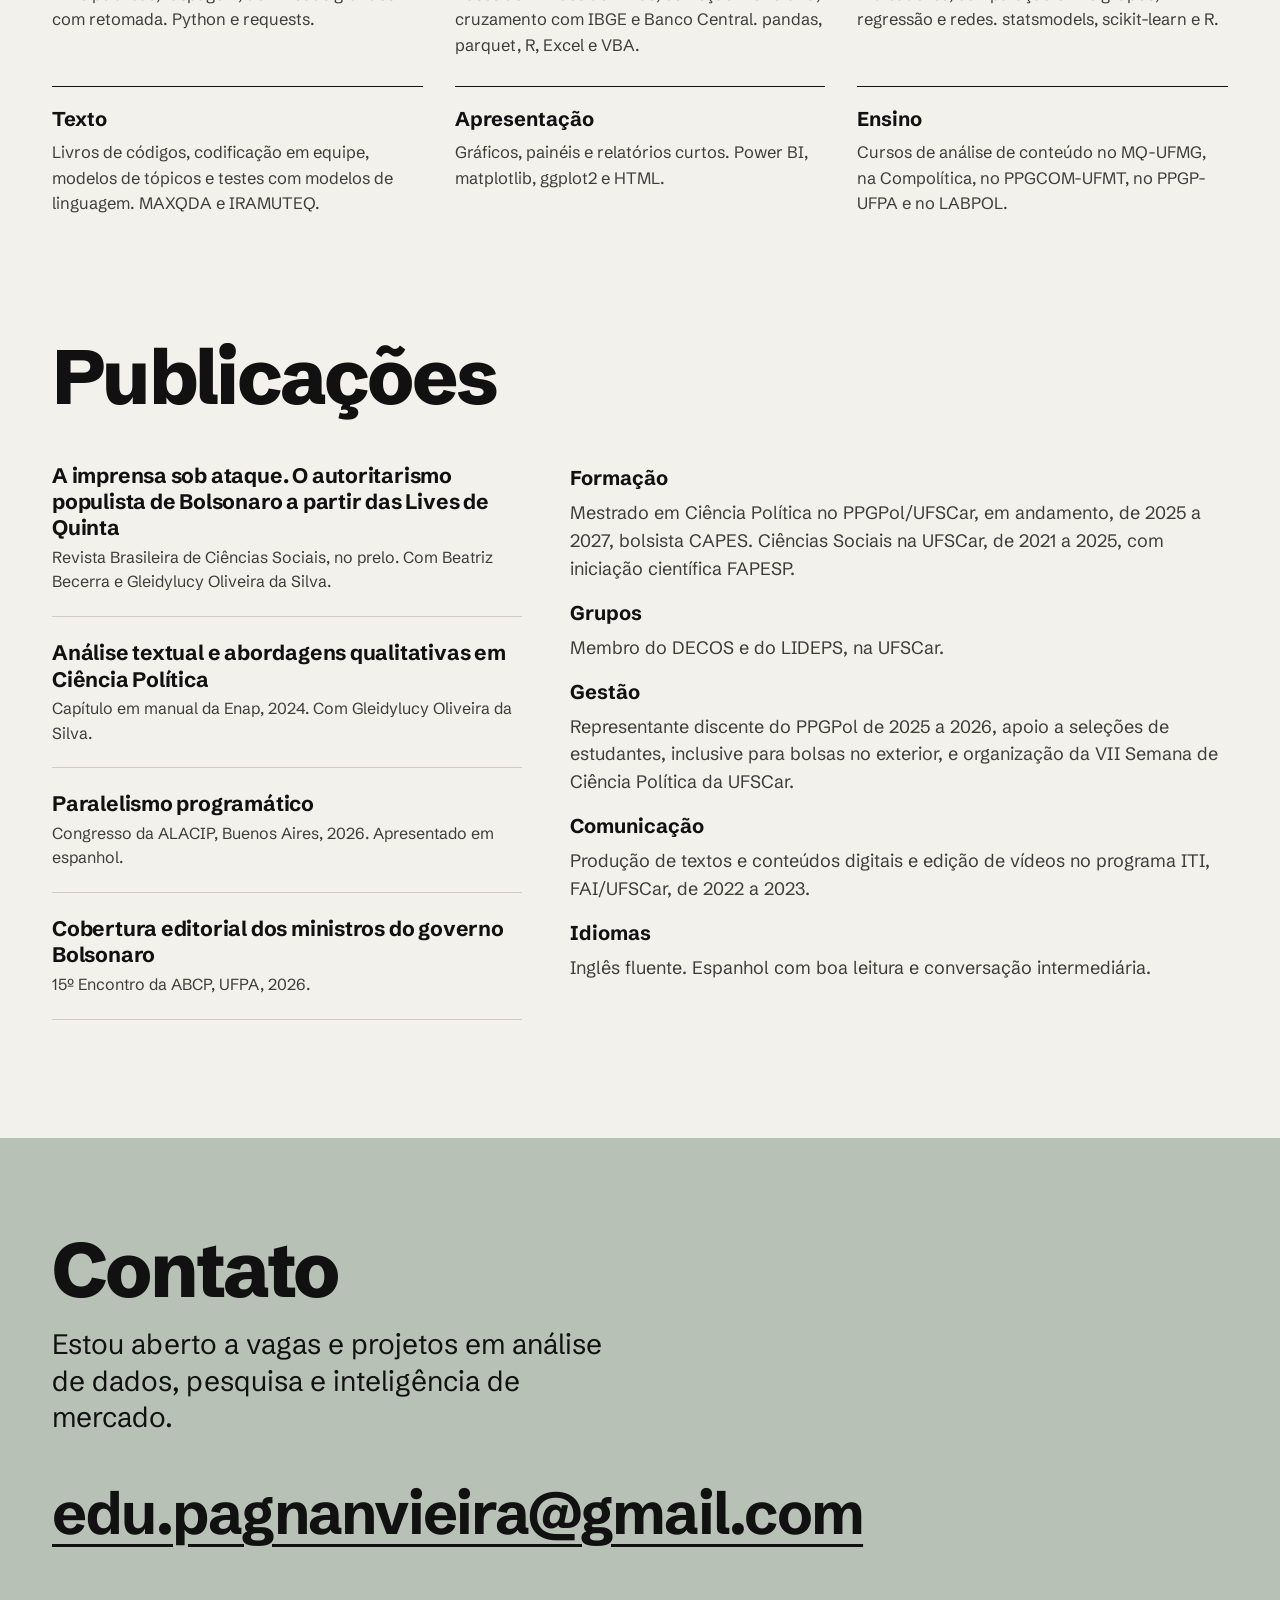
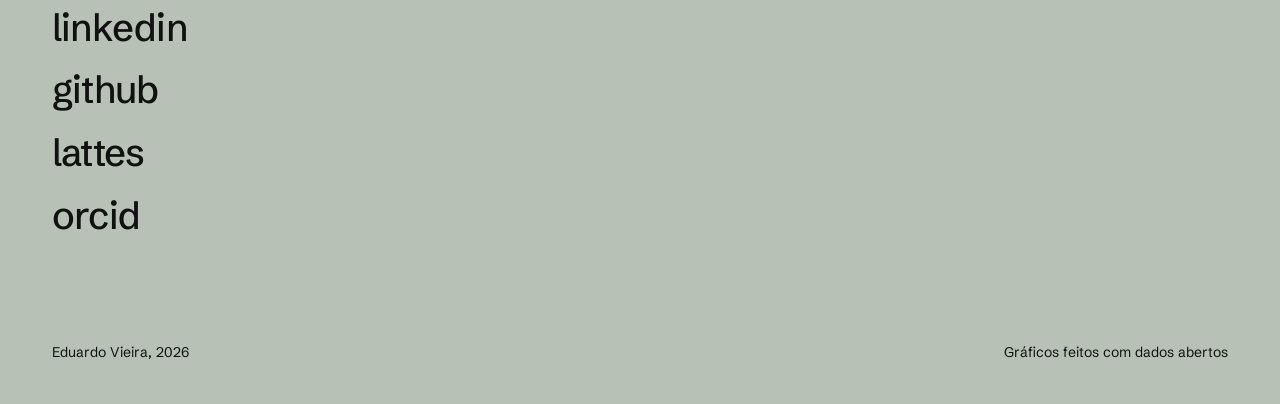
==== commit e5b45eb8: "Tira a menção ao CCI/CEBRAP Co-Authored-By: Claude Opus 5.5 <noreply@anthropic.com>" ====
--- a/index.html
+++ b/index.html
@@ -5,6 +5,15 @@
 <meta name="viewport" content="width=device-width, initial-scale=1">
 <title>Eduardo Vieira</title>
 <meta name="description" content="Eduardo Vieira, analista de dados e cientista político. Indicadores, painéis e análise de texto com dados públicos e de redes sociais.">
+<meta property="og:type" content="website">
+<meta property="og:title" content="Eduardo Vieira">
+<meta property="og:description" content="Pesquisa, dados e texto para times de dados, de pessoas e de comunicação.">
+<meta property="og:url" content="https://eduardopagvieira.github.io/">
+<meta property="og:image" content="https://eduardopagvieira.github.io/img/previa.png">
+<meta property="og:image:width" content="1200">
+<meta property="og:image:height" content="630">
+<meta property="og:locale" content="pt_BR">
+<meta name="twitter:card" content="summary_large_image">
 <link rel="preconnect" href="https://fonts.googleapis.com">
 <link rel="preconnect" href="https://fonts.gstatic.com" crossorigin>
 <link href="https://fonts.googleapis.com/css2?family=Schibsted+Grotesk:ital,wght@0,400;0,500;0,700;0,800;0,900;1,400&display=swap" rel="stylesheet">
@@ -226,7 +235,7 @@
           <h3>Formação</h3>
           <p>Mestrado em Ciência Política no PPGPol/UFSCar, em andamento, de 2025 a 2027, bolsista CAPES. Ciências Sociais na UFSCar, de 2021 a 2025, com iniciação científica FAPESP.</p>
           <h3>Grupos</h3>
-          <p>Pesquisador colaborador do CCI/CEBRAP. Membro do DECOS e do LIDEPS, na UFSCar.</p>
+          <p>Membro do DECOS e do LIDEPS, na UFSCar.</p>
           <h3>Gestão</h3>
           <p>Representante discente do PPGPol de 2025 a 2026, apoio a seleções de estudantes, inclusive para bolsas no exterior, e organização da VII Semana de Ciência Política da UFSCar.</p>
           <h3>Comunicação</h3>
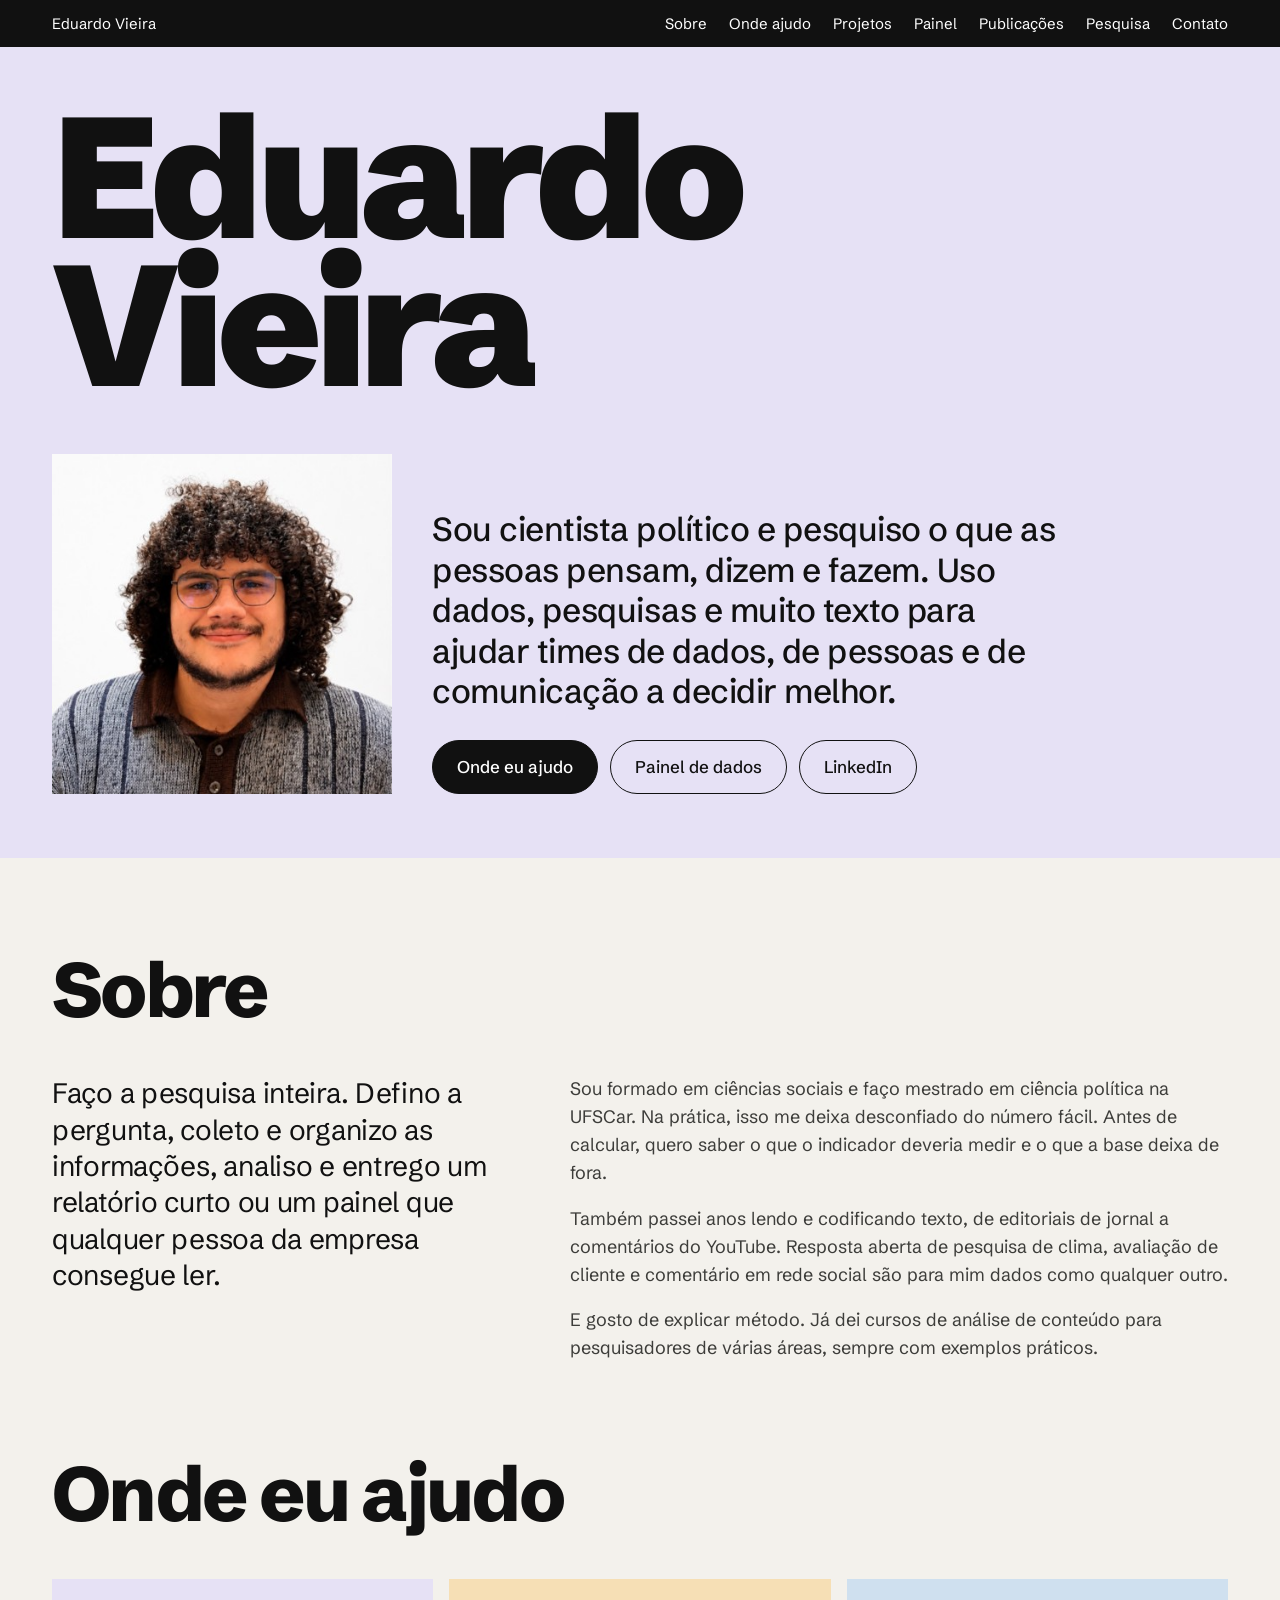
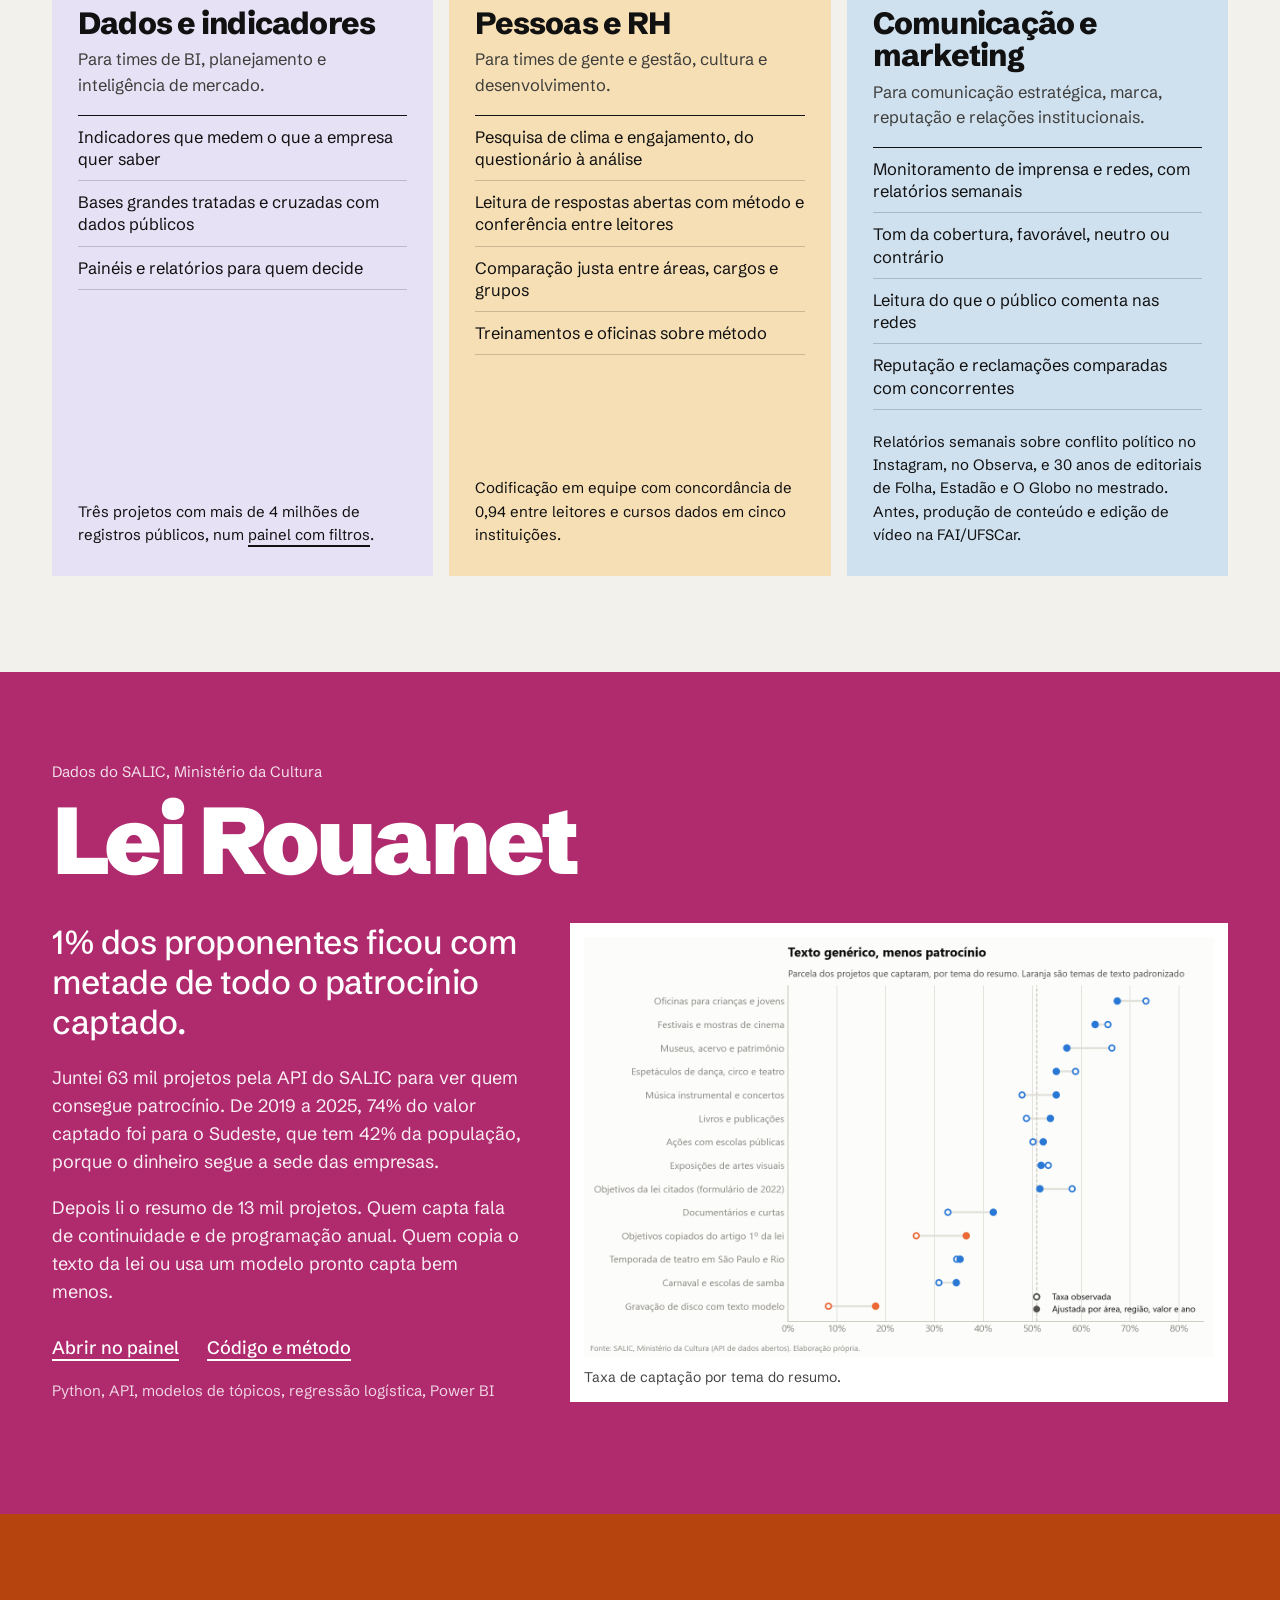
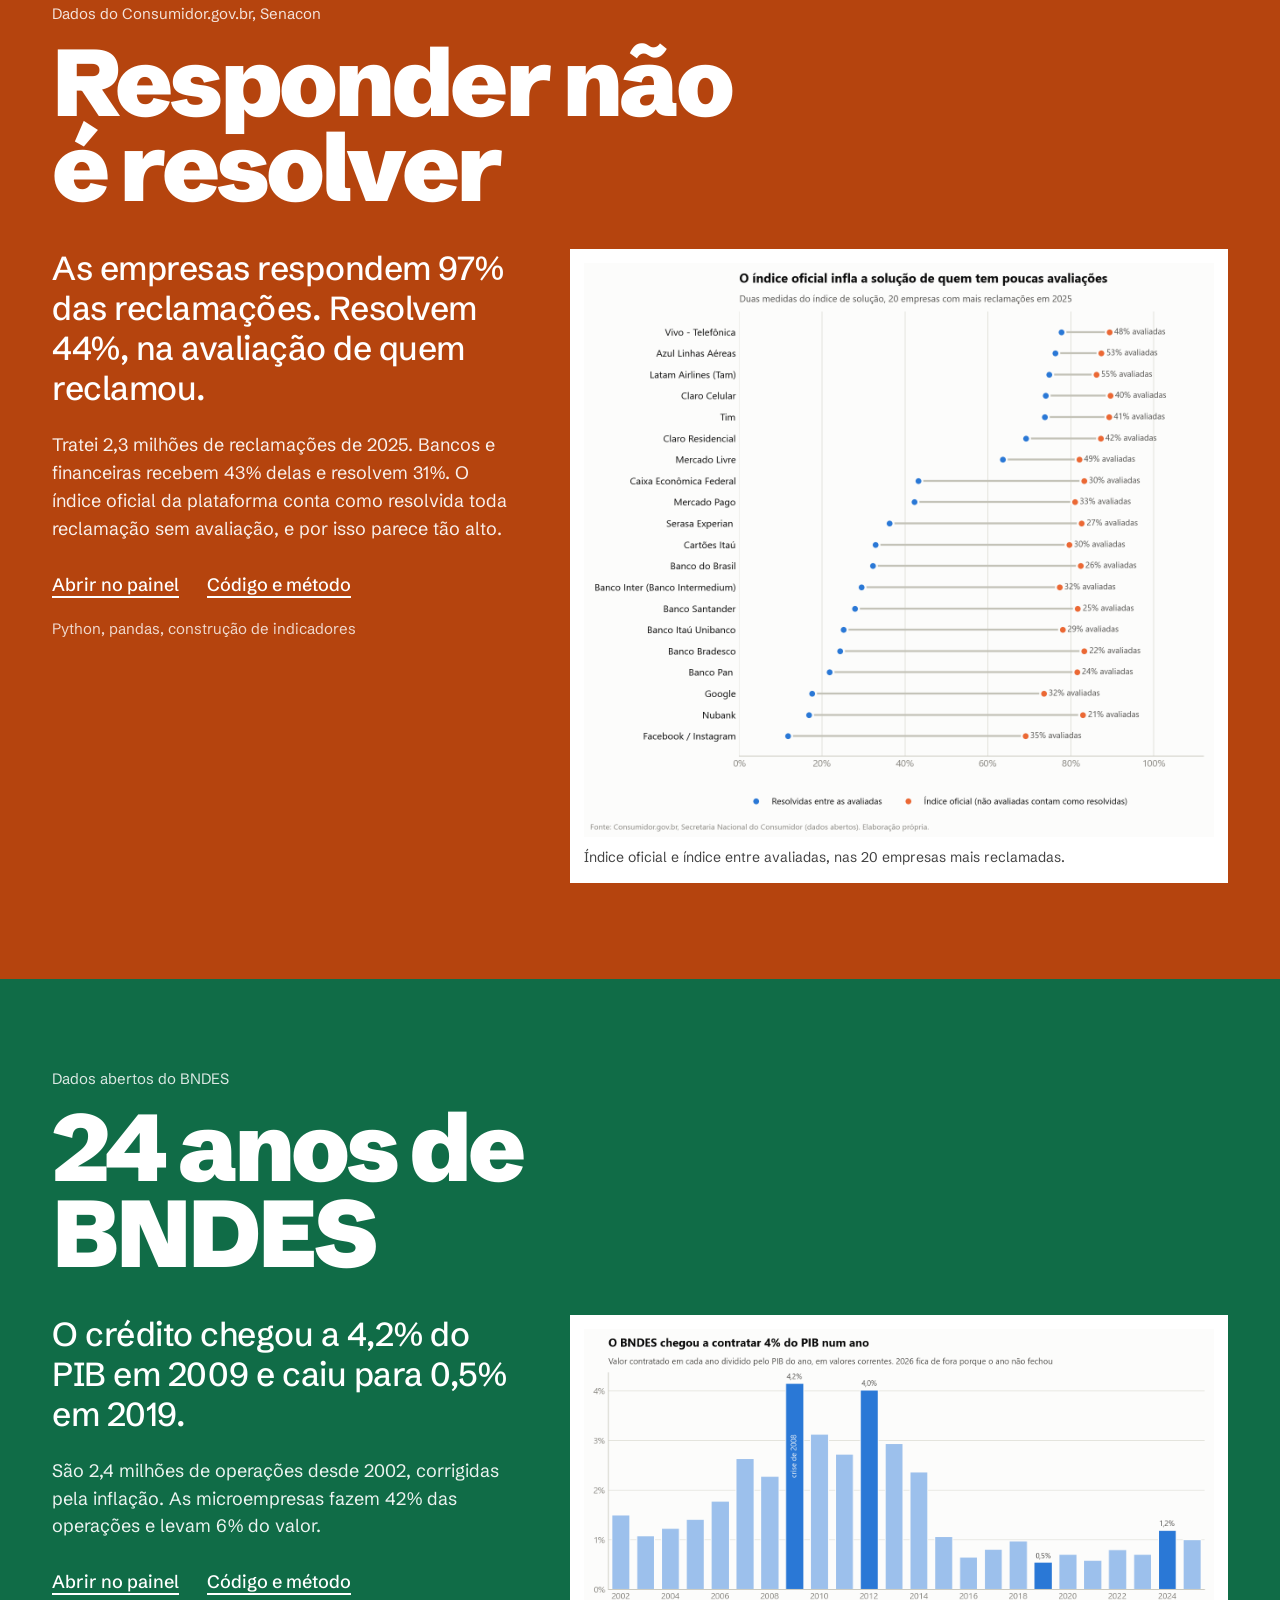
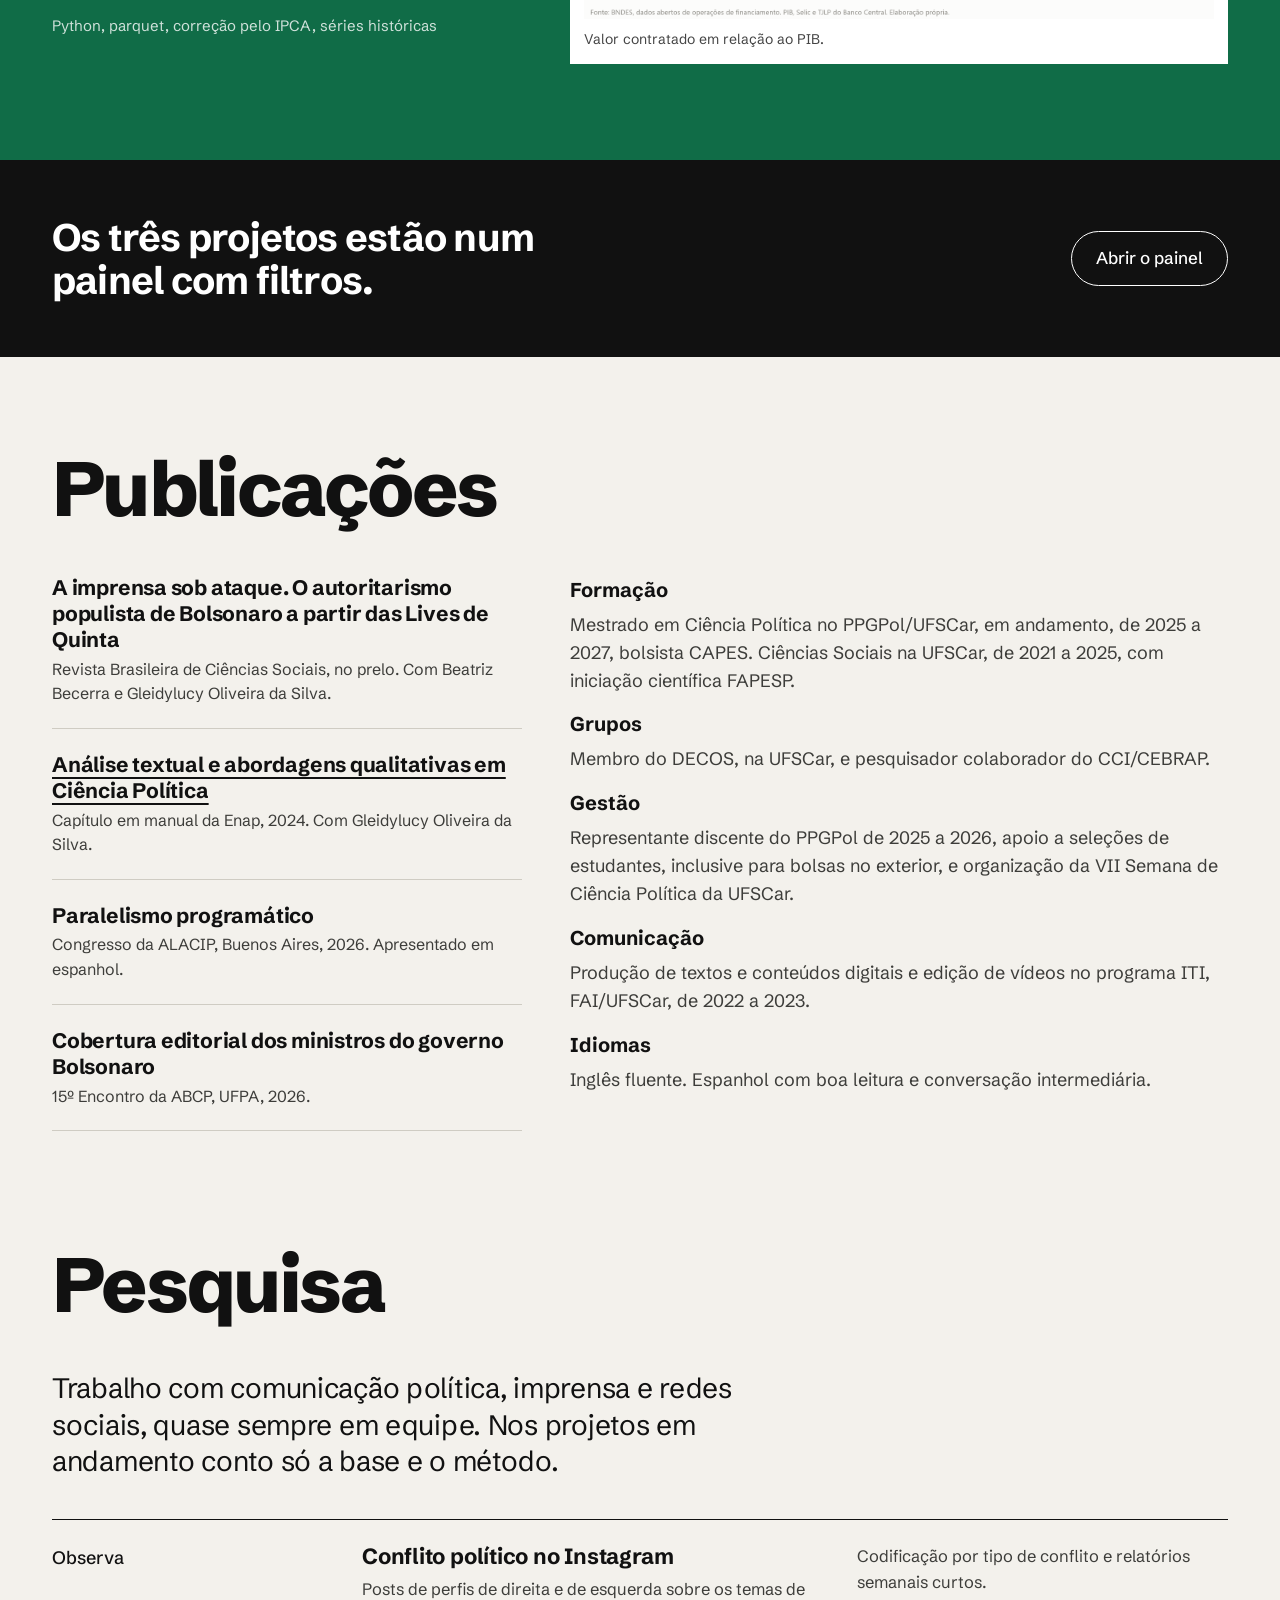
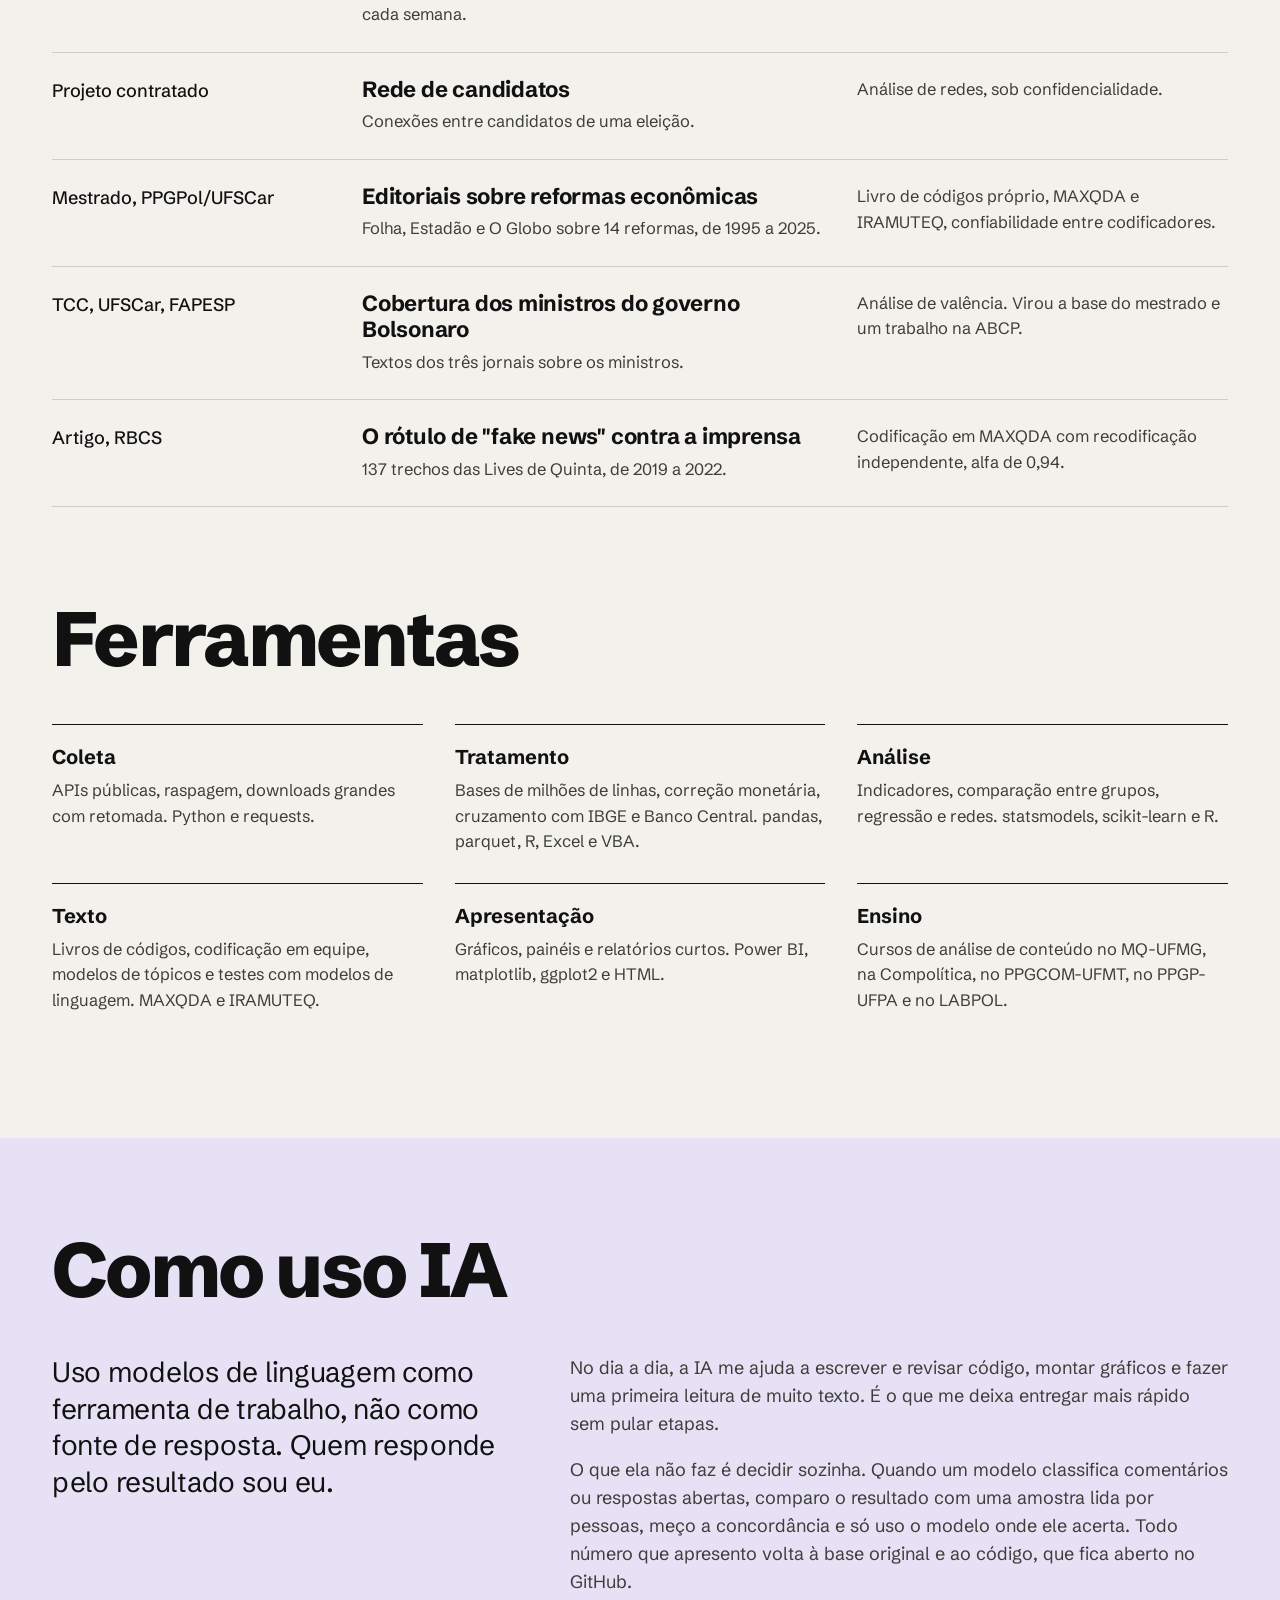
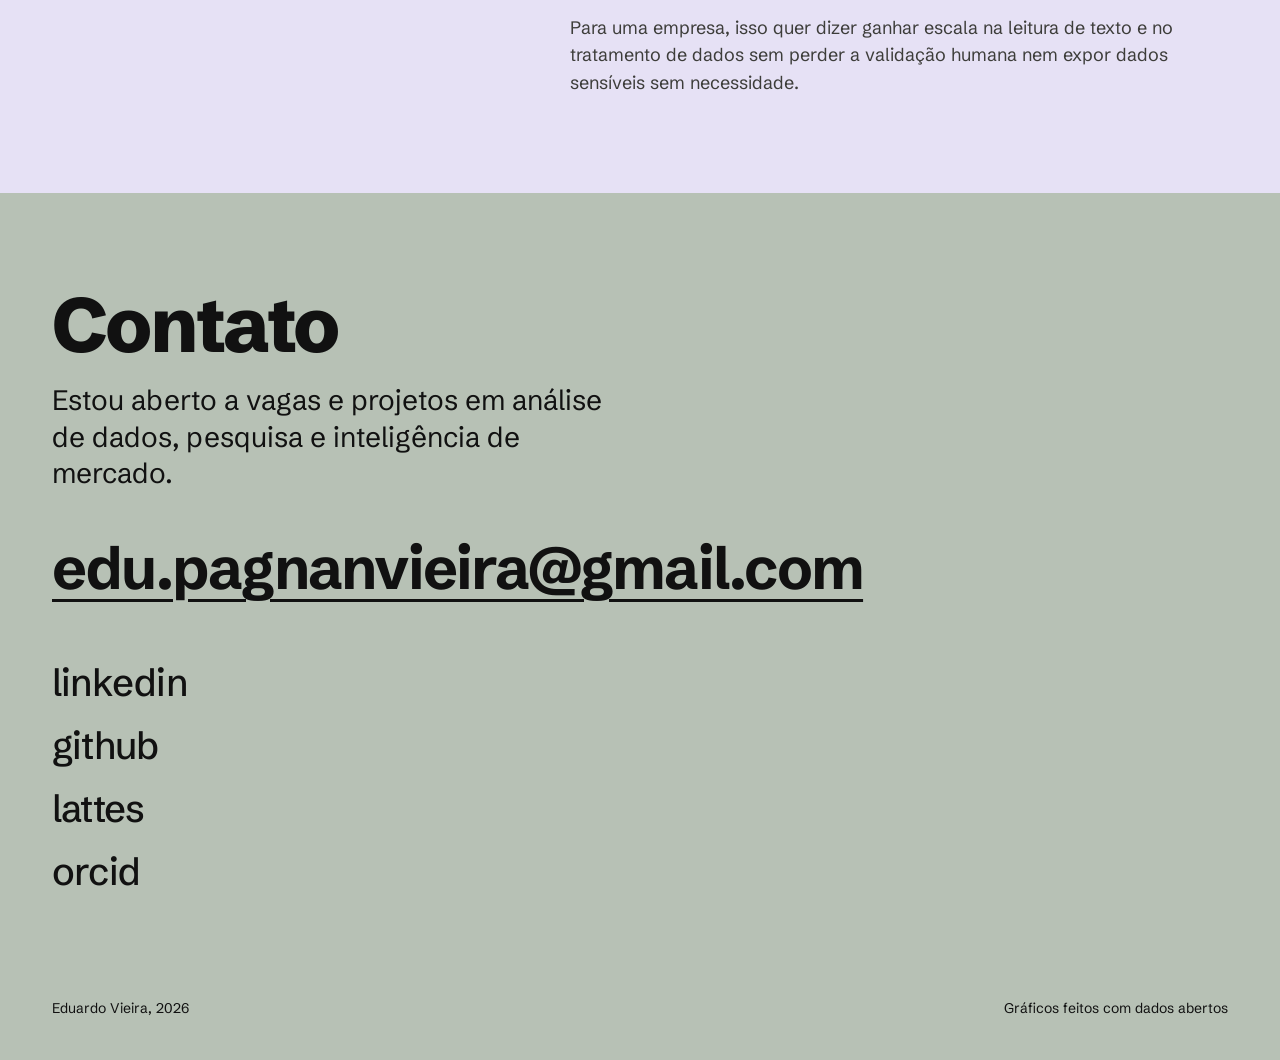
==== commit 61ad2c57: "Seção sobre uso de IA, publicações antes da pesquisa e grupos corrigidos Co-Authored-By: Claude Opus" ====
--- a/index.html
+++ b/index.html
@@ -29,6 +29,7 @@
       <a href="#ajudo">Onde ajudo</a>
       <a href="#projetos">Projetos</a>
       <a href="painel.html">Painel</a>
+      <a href="#publicacoes">Publicações</a>
       <a href="#pesquisa">Pesquisa</a>
       <a href="#contato">Contato</a>
     </nav>
@@ -193,7 +194,33 @@
     </div>
   </section>
 
-  <section class="bloco" id="pesquisa">
+  <section class="bloco" id="publicacoes">
+    <div class="wrap">
+      <h2 class="titulo">Publicações</h2>
+      <div class="duas">
+        <ul class="pubs">
+          <li><div class="t">A imprensa sob ataque. O autoritarismo populista de Bolsonaro a partir das Lives de Quinta</div><div class="w">Revista Brasileira de Ciências Sociais, no prelo. Com Beatriz Becerra e Gleidylucy Oliveira da Silva.</div></li>
+          <li><div class="t"><a href="https://repositorio.enap.gov.br/handle/1/8513">Análise textual e abordagens qualitativas em Ciência Política</a></div><div class="w">Capítulo em manual da Enap, 2024. Com Gleidylucy Oliveira da Silva.</div></li>
+          <li><div class="t">Paralelismo programático</div><div class="w">Congresso da ALACIP, Buenos Aires, 2026. Apresentado em espanhol.</div></li>
+          <li><div class="t">Cobertura editorial dos ministros do governo Bolsonaro</div><div class="w">15º Encontro da ABCP, UFPA, 2026.</div></li>
+        </ul>
+        <div class="formacao">
+          <h3>Formação</h3>
+          <p>Mestrado em Ciência Política no PPGPol/UFSCar, em andamento, de 2025 a 2027, bolsista CAPES. Ciências Sociais na UFSCar, de 2021 a 2025, com iniciação científica FAPESP.</p>
+          <h3>Grupos</h3>
+          <p>Membro do DECOS, na UFSCar, e pesquisador colaborador do CCI/CEBRAP.</p>
+          <h3>Gestão</h3>
+          <p>Representante discente do PPGPol de 2025 a 2026, apoio a seleções de estudantes, inclusive para bolsas no exterior, e organização da VII Semana de Ciência Política da UFSCar.</p>
+          <h3>Comunicação</h3>
+          <p>Produção de textos e conteúdos digitais e edição de vídeos no programa ITI, FAI/UFSCar, de 2022 a 2023.</p>
+          <h3>Idiomas</h3>
+          <p>Inglês fluente. Espanhol com boa leitura e conversação intermediária.</p>
+        </div>
+      </div>
+    </div>
+  </section>
+
+  <section class="bloco" id="pesquisa" style="padding-top:0">
     <div class="wrap">
       <h2 class="titulo">Pesquisa</h2>
       <p class="grande" style="max-width:40ch;margin-bottom:40px">Trabalho com comunicação política, imprensa e redes sociais, quase sempre em equipe. Nos projetos em andamento conto só a base e o método.</p>
@@ -221,27 +248,15 @@
     </div>
   </section>
 
-  <section class="bloco" style="padding-top:0">
-    <div class="wrap">
-      <h2 class="titulo">Publicações</h2>
+  <section class="bloco ia" id="ia">
+    <div class="wrap">
+      <h2 class="titulo">Como uso IA</h2>
       <div class="duas">
-        <ul class="pubs">
-          <li><div class="t">A imprensa sob ataque. O autoritarismo populista de Bolsonaro a partir das Lives de Quinta</div><div class="w">Revista Brasileira de Ciências Sociais, no prelo. Com Beatriz Becerra e Gleidylucy Oliveira da Silva.</div></li>
-          <li><div class="t">Análise textual e abordagens qualitativas em Ciência Política</div><div class="w">Capítulo em manual da Enap, 2024. Com Gleidylucy Oliveira da Silva.</div></li>
-          <li><div class="t">Paralelismo programático</div><div class="w">Congresso da ALACIP, Buenos Aires, 2026. Apresentado em espanhol.</div></li>
-          <li><div class="t">Cobertura editorial dos ministros do governo Bolsonaro</div><div class="w">15º Encontro da ABCP, UFPA, 2026.</div></li>
-        </ul>
-        <div class="formacao">
-          <h3>Formação</h3>
-          <p>Mestrado em Ciência Política no PPGPol/UFSCar, em andamento, de 2025 a 2027, bolsista CAPES. Ciências Sociais na UFSCar, de 2021 a 2025, com iniciação científica FAPESP.</p>
-          <h3>Grupos</h3>
-          <p>Membro do DECOS e do LIDEPS, na UFSCar.</p>
-          <h3>Gestão</h3>
-          <p>Representante discente do PPGPol de 2025 a 2026, apoio a seleções de estudantes, inclusive para bolsas no exterior, e organização da VII Semana de Ciência Política da UFSCar.</p>
-          <h3>Comunicação</h3>
-          <p>Produção de textos e conteúdos digitais e edição de vídeos no programa ITI, FAI/UFSCar, de 2022 a 2023.</p>
-          <h3>Idiomas</h3>
-          <p>Inglês fluente. Espanhol com boa leitura e conversação intermediária.</p>
+        <p class="grande">Uso modelos de linguagem como ferramenta de trabalho, não como fonte de resposta. Quem responde pelo resultado sou eu.</p>
+        <div class="texto">
+          <p>No dia a dia, a IA me ajuda a escrever e revisar código, montar gráficos e fazer uma primeira leitura de muito texto. É o que me deixa entregar mais rápido sem pular etapas.</p>
+          <p>O que ela não faz é decidir sozinha. Quando um modelo classifica comentários ou respostas abertas, comparo o resultado com uma amostra lida por pessoas, meço a concordância e só uso o modelo onde ele acerta. Todo número que apresento volta à base original e ao código, que fica aberto no GitHub.</p>
+          <p>Para uma empresa, isso quer dizer ganhar escala na leitura de texto e no tratamento de dados sem perder a validação humana nem expor dados sensíveis sem necessidade.</p>
         </div>
       </div>
     </div>
--- a/estilo.css
+++ b/estilo.css
@@ -136,3 +136,8 @@
   .ferramentas{grid-template-columns:1fr}
   .projeto figure{padding:8px}
 }
+
+/* como uso IA */
+.ia{background:var(--lavanda)}
+.pubs .t a{text-decoration:underline;text-decoration-thickness:1.5px}
+.pubs .t a:hover{color:var(--roxo)}
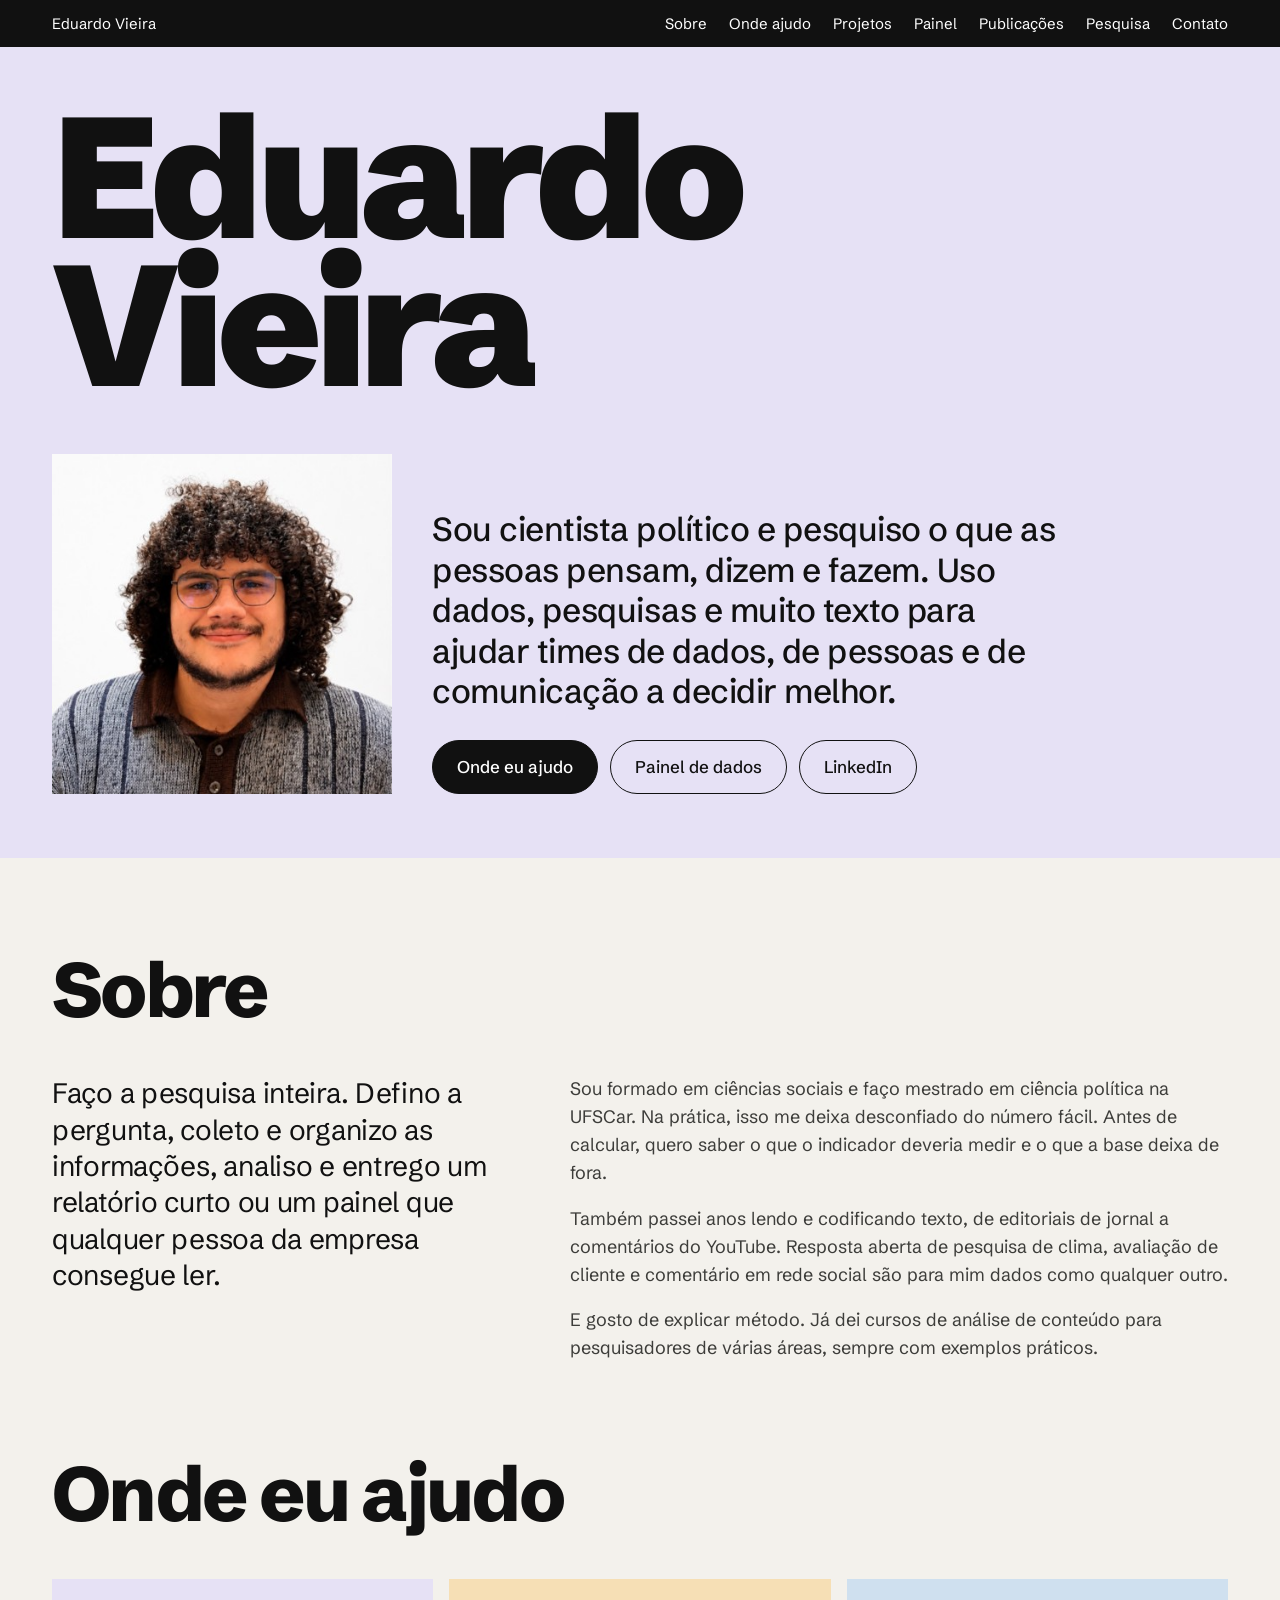
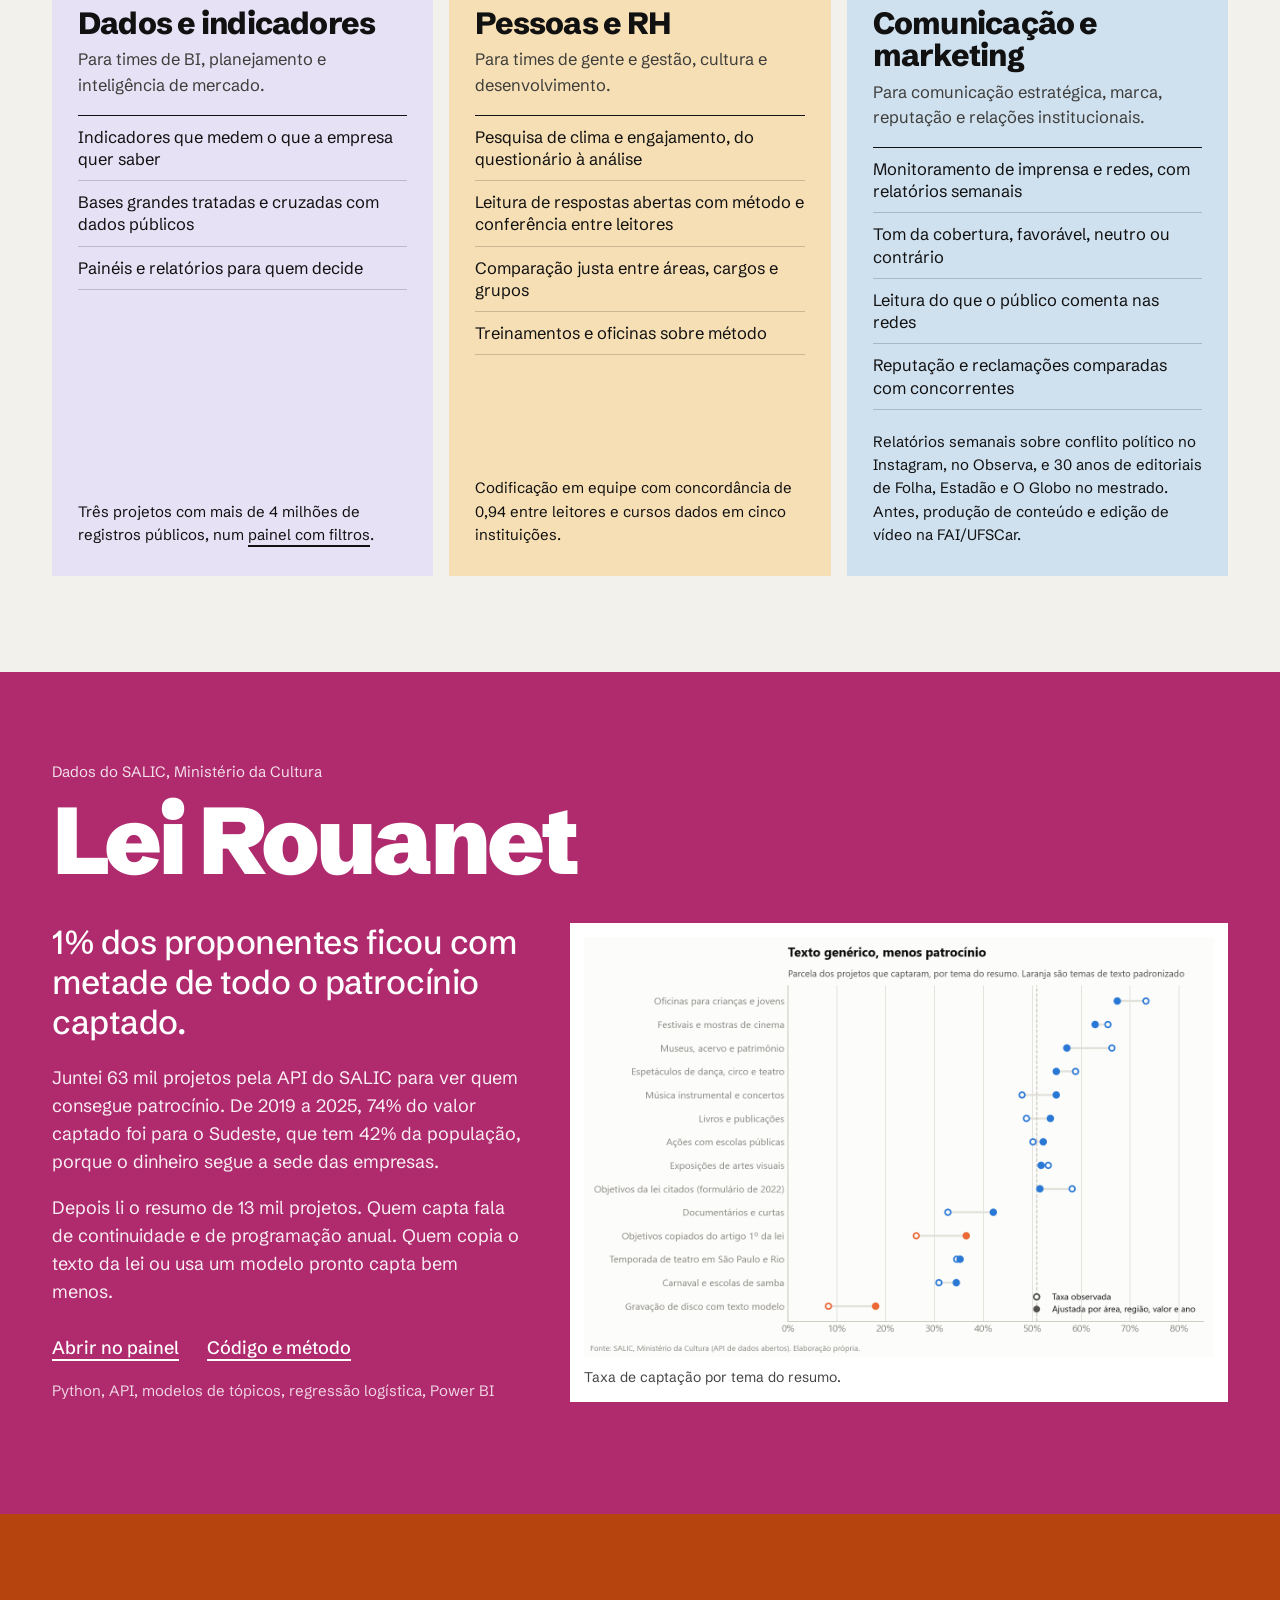
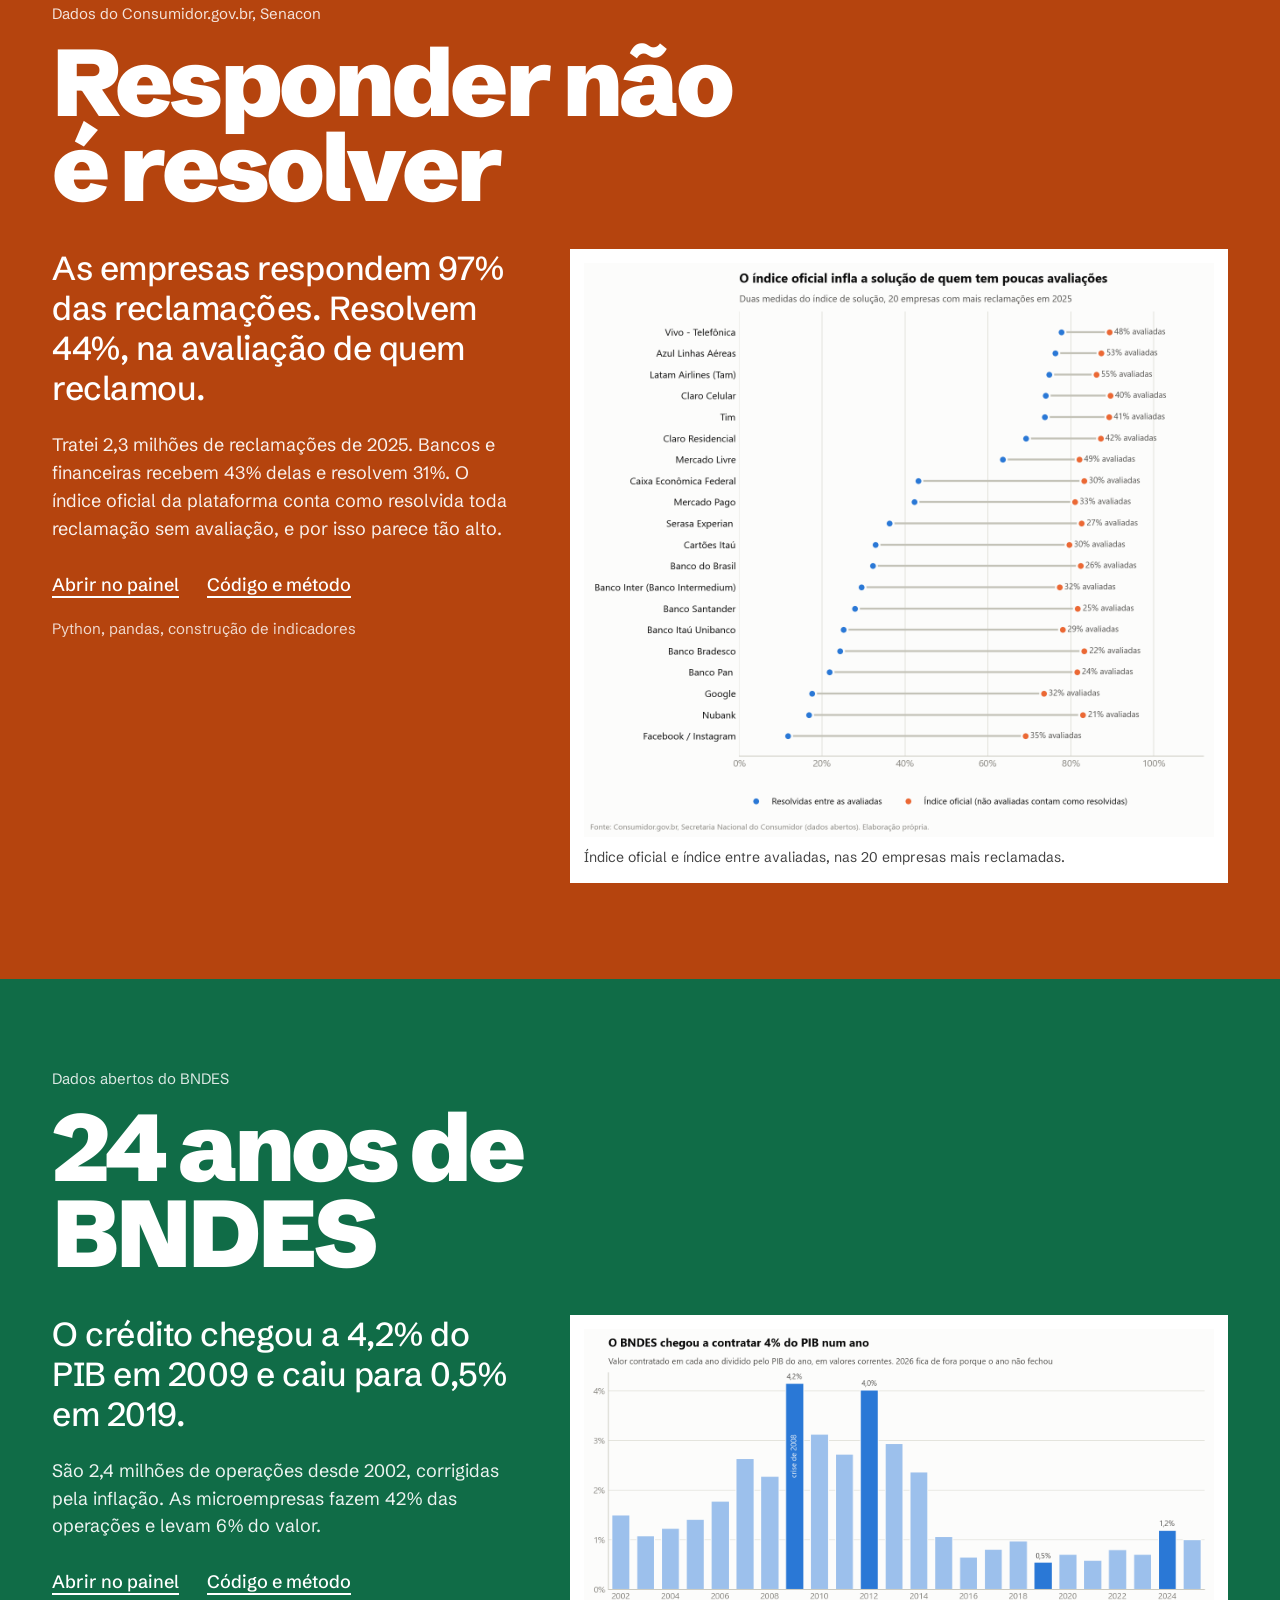
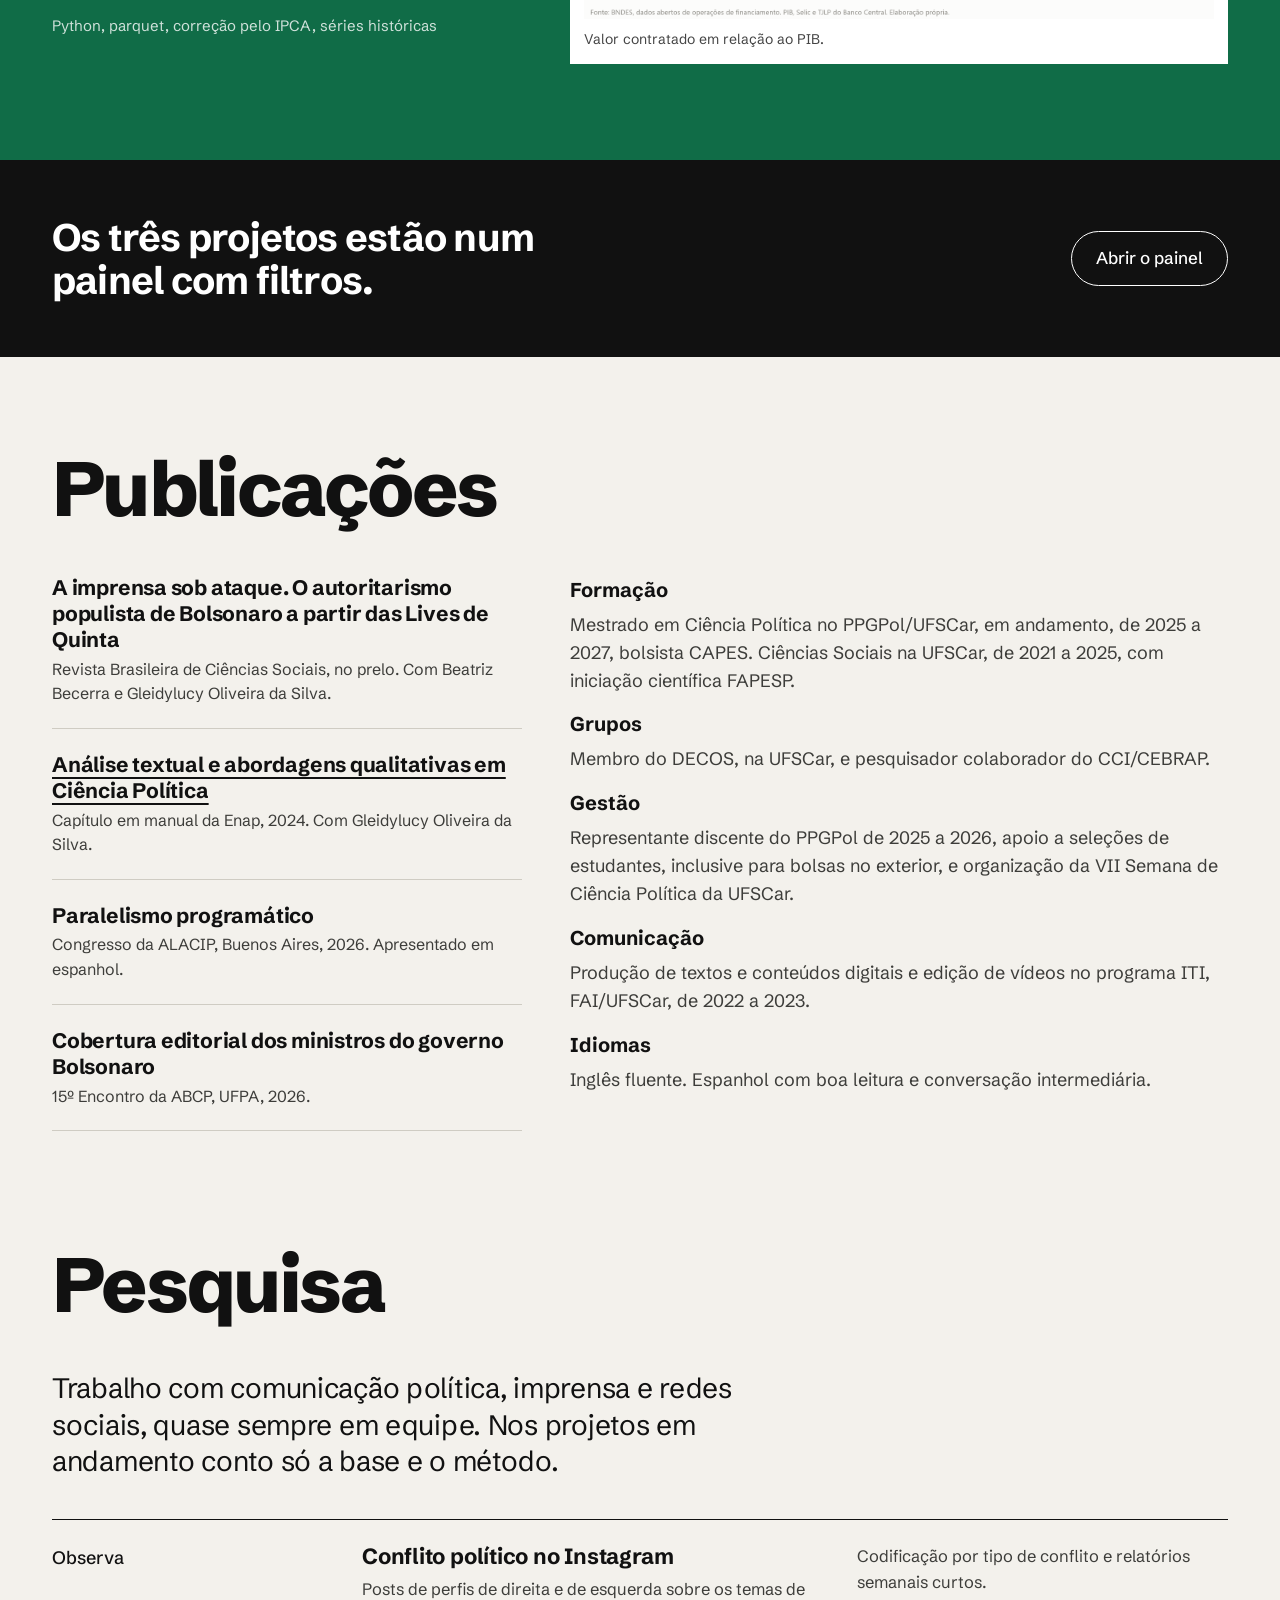
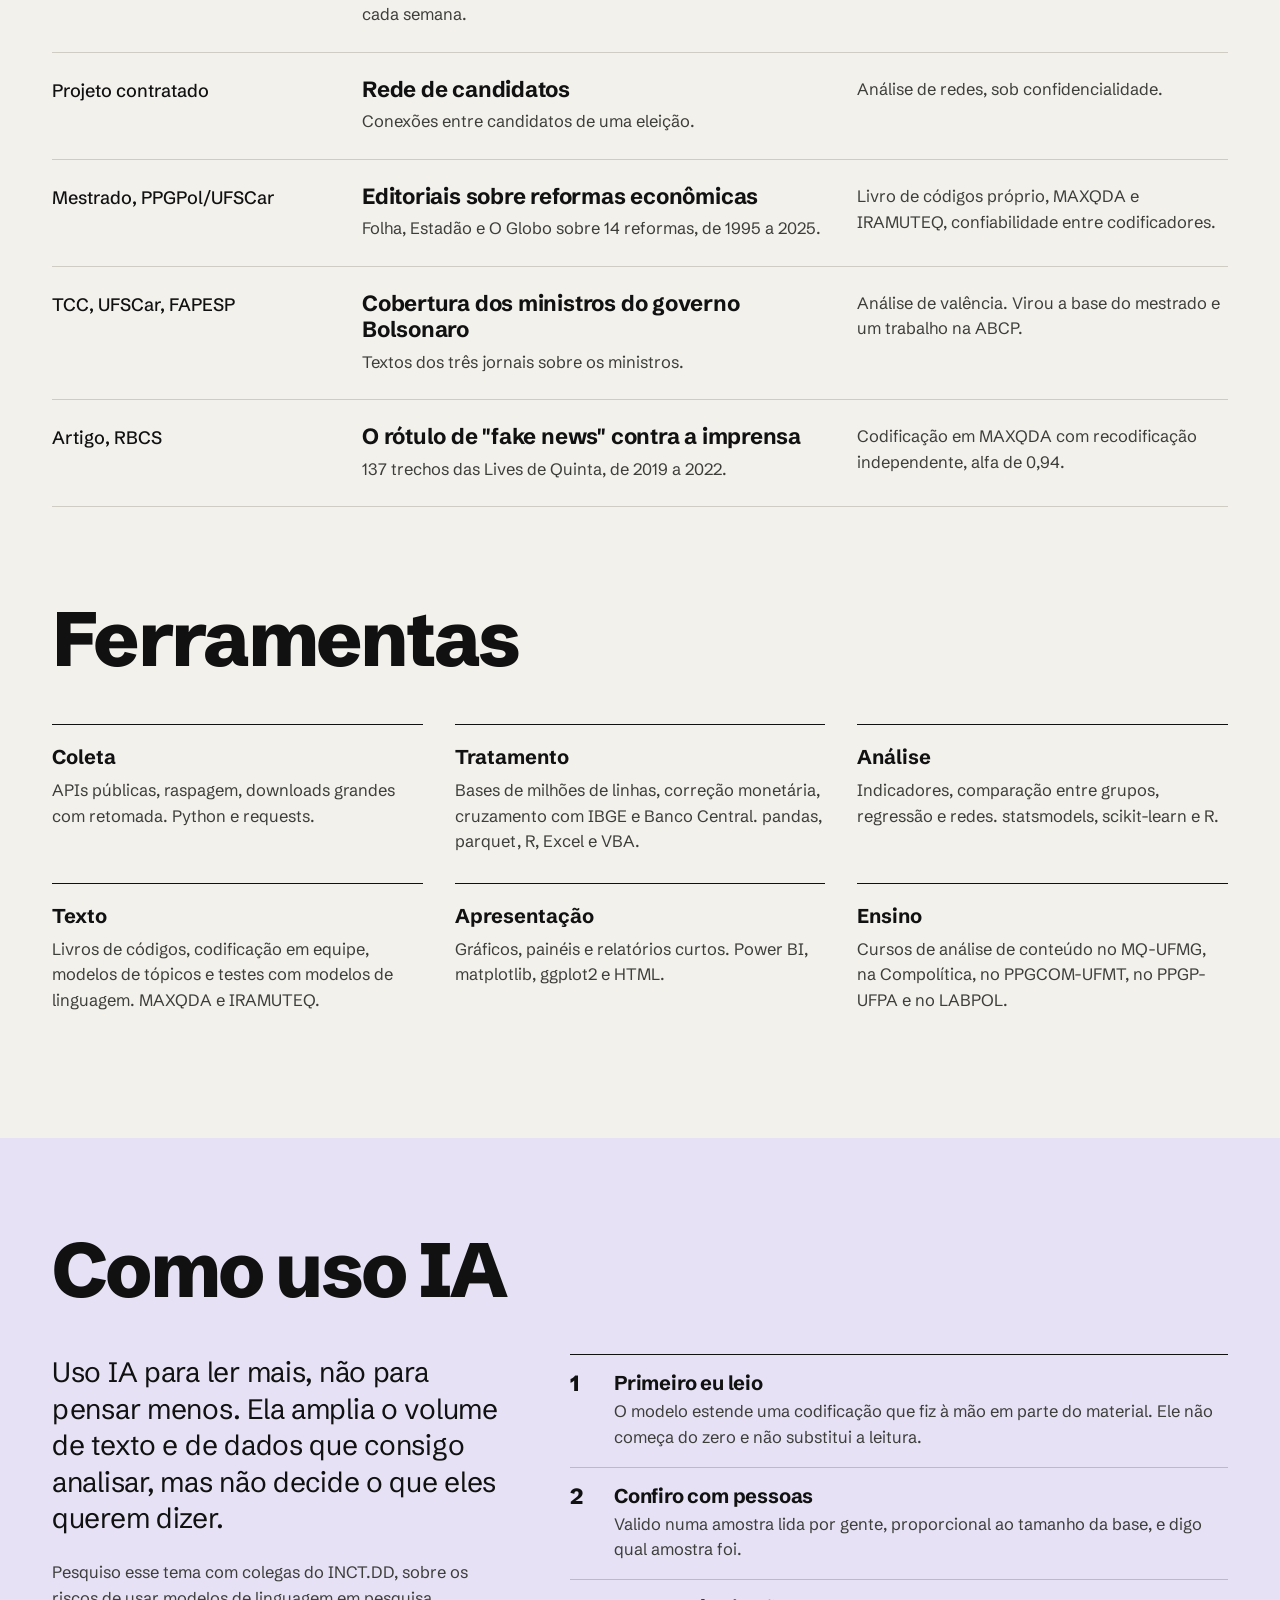
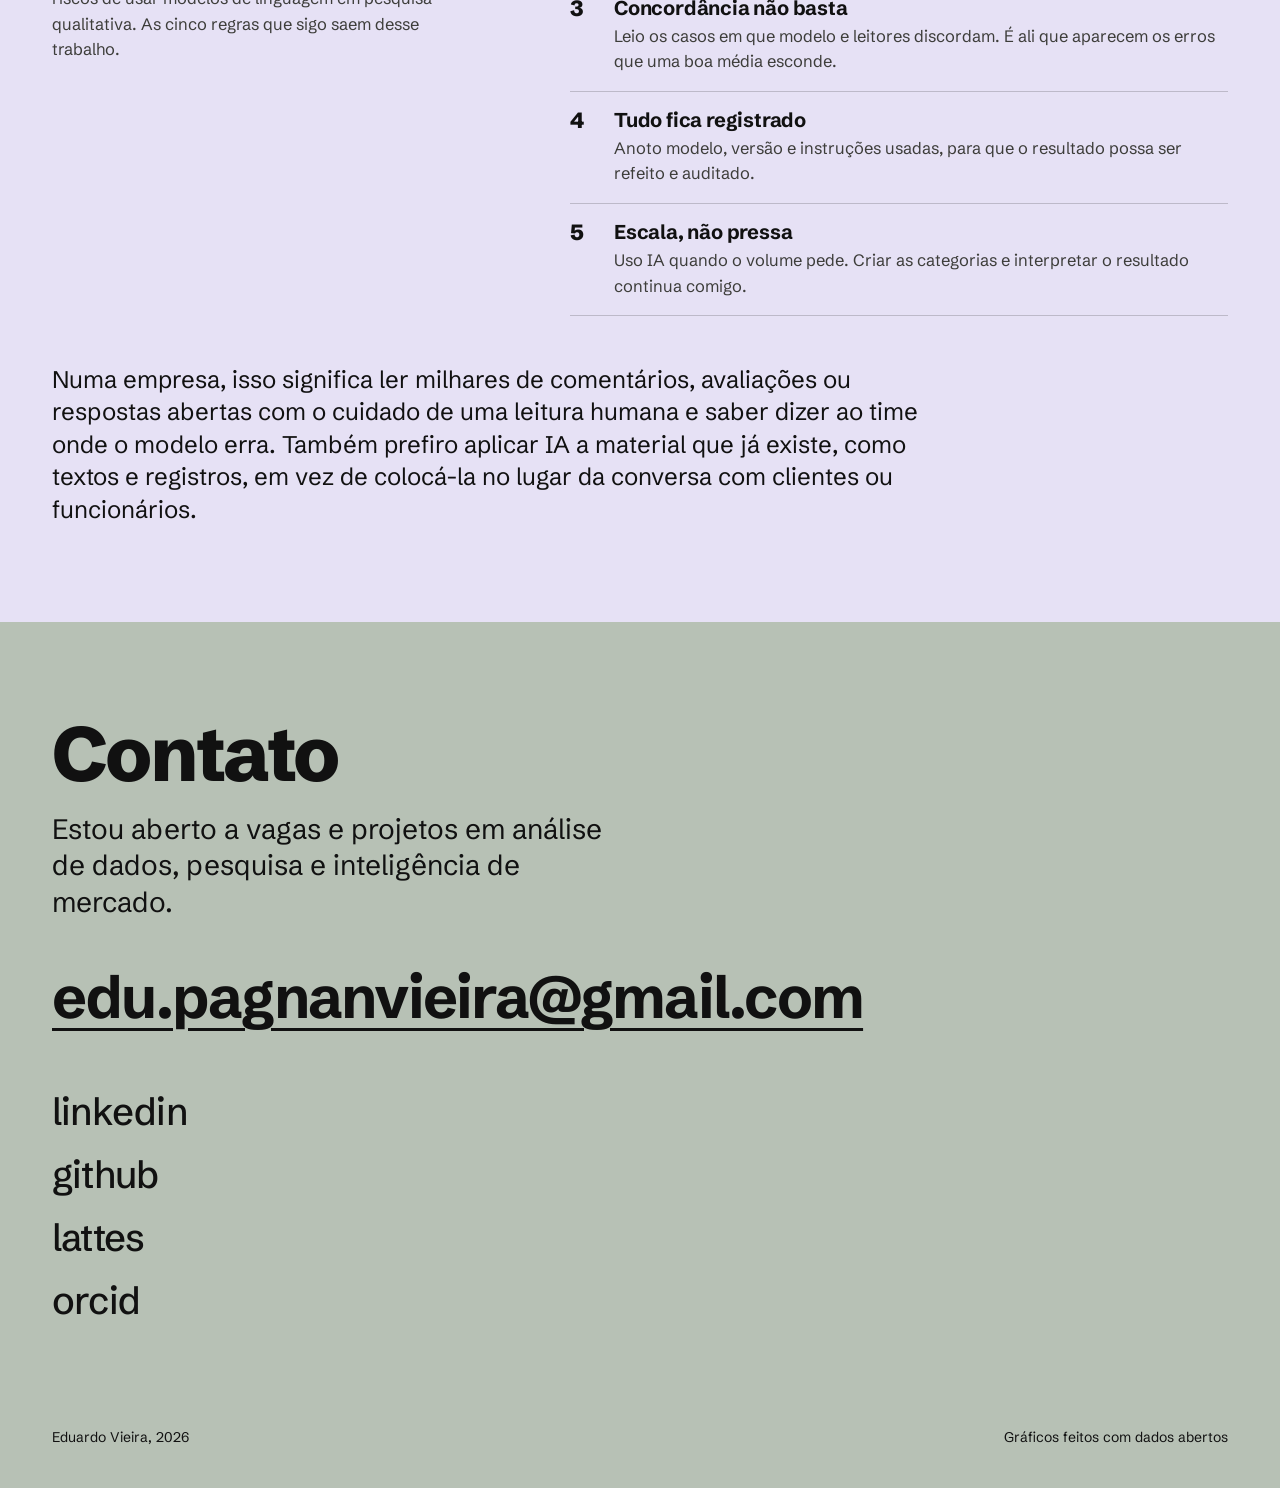
==== commit 7ba79b91: "Seção de IA reescrita com as cinco regras do artigo do INCT.DD Co-Authored-By: Claude Opus 5.5 <nore" ====
--- a/index.html
+++ b/index.html
@@ -252,13 +252,19 @@
     <div class="wrap">
       <h2 class="titulo">Como uso IA</h2>
       <div class="duas">
-        <p class="grande">Uso modelos de linguagem como ferramenta de trabalho, não como fonte de resposta. Quem responde pelo resultado sou eu.</p>
-        <div class="texto">
-          <p>No dia a dia, a IA me ajuda a escrever e revisar código, montar gráficos e fazer uma primeira leitura de muito texto. É o que me deixa entregar mais rápido sem pular etapas.</p>
-          <p>O que ela não faz é decidir sozinha. Quando um modelo classifica comentários ou respostas abertas, comparo o resultado com uma amostra lida por pessoas, meço a concordância e só uso o modelo onde ele acerta. Todo número que apresento volta à base original e ao código, que fica aberto no GitHub.</p>
-          <p>Para uma empresa, isso quer dizer ganhar escala na leitura de texto e no tratamento de dados sem perder a validação humana nem expor dados sensíveis sem necessidade.</p>
-        </div>
-      </div>
+        <div>
+          <p class="grande">Uso IA para ler mais, não para pensar menos. Ela amplia o volume de texto e de dados que consigo analisar, mas não decide o que eles querem dizer.</p>
+          <p class="ia-nota">Pesquiso esse tema com colegas do INCT.DD, sobre os riscos de usar modelos de linguagem em pesquisa qualitativa. As cinco regras que sigo saem desse trabalho.</p>
+        </div>
+        <ol class="regras">
+          <li><h3>Primeiro eu leio</h3><p>O modelo estende uma codificação que fiz à mão em parte do material. Ele não começa do zero e não substitui a leitura.</p></li>
+          <li><h3>Confiro com pessoas</h3><p>Valido numa amostra lida por gente, proporcional ao tamanho da base, e digo qual amostra foi.</p></li>
+          <li><h3>Concordância não basta</h3><p>Leio os casos em que modelo e leitores discordam. É ali que aparecem os erros que uma boa média esconde.</p></li>
+          <li><h3>Tudo fica registrado</h3><p>Anoto modelo, versão e instruções usadas, para que o resultado possa ser refeito e auditado.</p></li>
+          <li><h3>Escala, não pressa</h3><p>Uso IA quando o volume pede. Criar as categorias e interpretar o resultado continua comigo.</p></li>
+        </ol>
+      </div>
+      <p class="ia-empresa">Numa empresa, isso significa ler milhares de comentários, avaliações ou respostas abertas com o cuidado de uma leitura humana e saber dizer ao time onde o modelo erra. Também prefiro aplicar IA a material que já existe, como textos e registros, em vez de colocá-la no lugar da conversa com clientes ou funcionários.</p>
     </div>
   </section>
 
--- a/estilo.css
+++ b/estilo.css
@@ -141,3 +141,10 @@
 .ia{background:var(--lavanda)}
 .pubs .t a{text-decoration:underline;text-decoration-thickness:1.5px}
 .pubs .t a:hover{color:var(--roxo)}
+.ia-nota{margin:24px 0 0;color:var(--tinta-2);font-size:16.5px;max-width:42ch}
+.regras{list-style:none;margin:0;padding:0;border-top:1.5px solid var(--tinta);counter-reset:r}
+.regras li{counter-increment:r;display:grid;grid-template-columns:44px 1fr;padding:16px 0;border-bottom:1px solid rgba(0,0,0,.18)}
+.regras li::before{content:counter(r);font-weight:800;font-size:22px;line-height:1.2;grid-row:span 2}
+.regras h3{margin:0 0 4px;font-size:20px;font-weight:700;letter-spacing:-.01em;line-height:1.2}
+.regras p{margin:0;color:var(--tinta-2);font-size:16.5px}
+.ia-empresa{margin:48px 0 0;font-size:clamp(20px,1.9vw,24px);line-height:1.35;max-width:60ch}
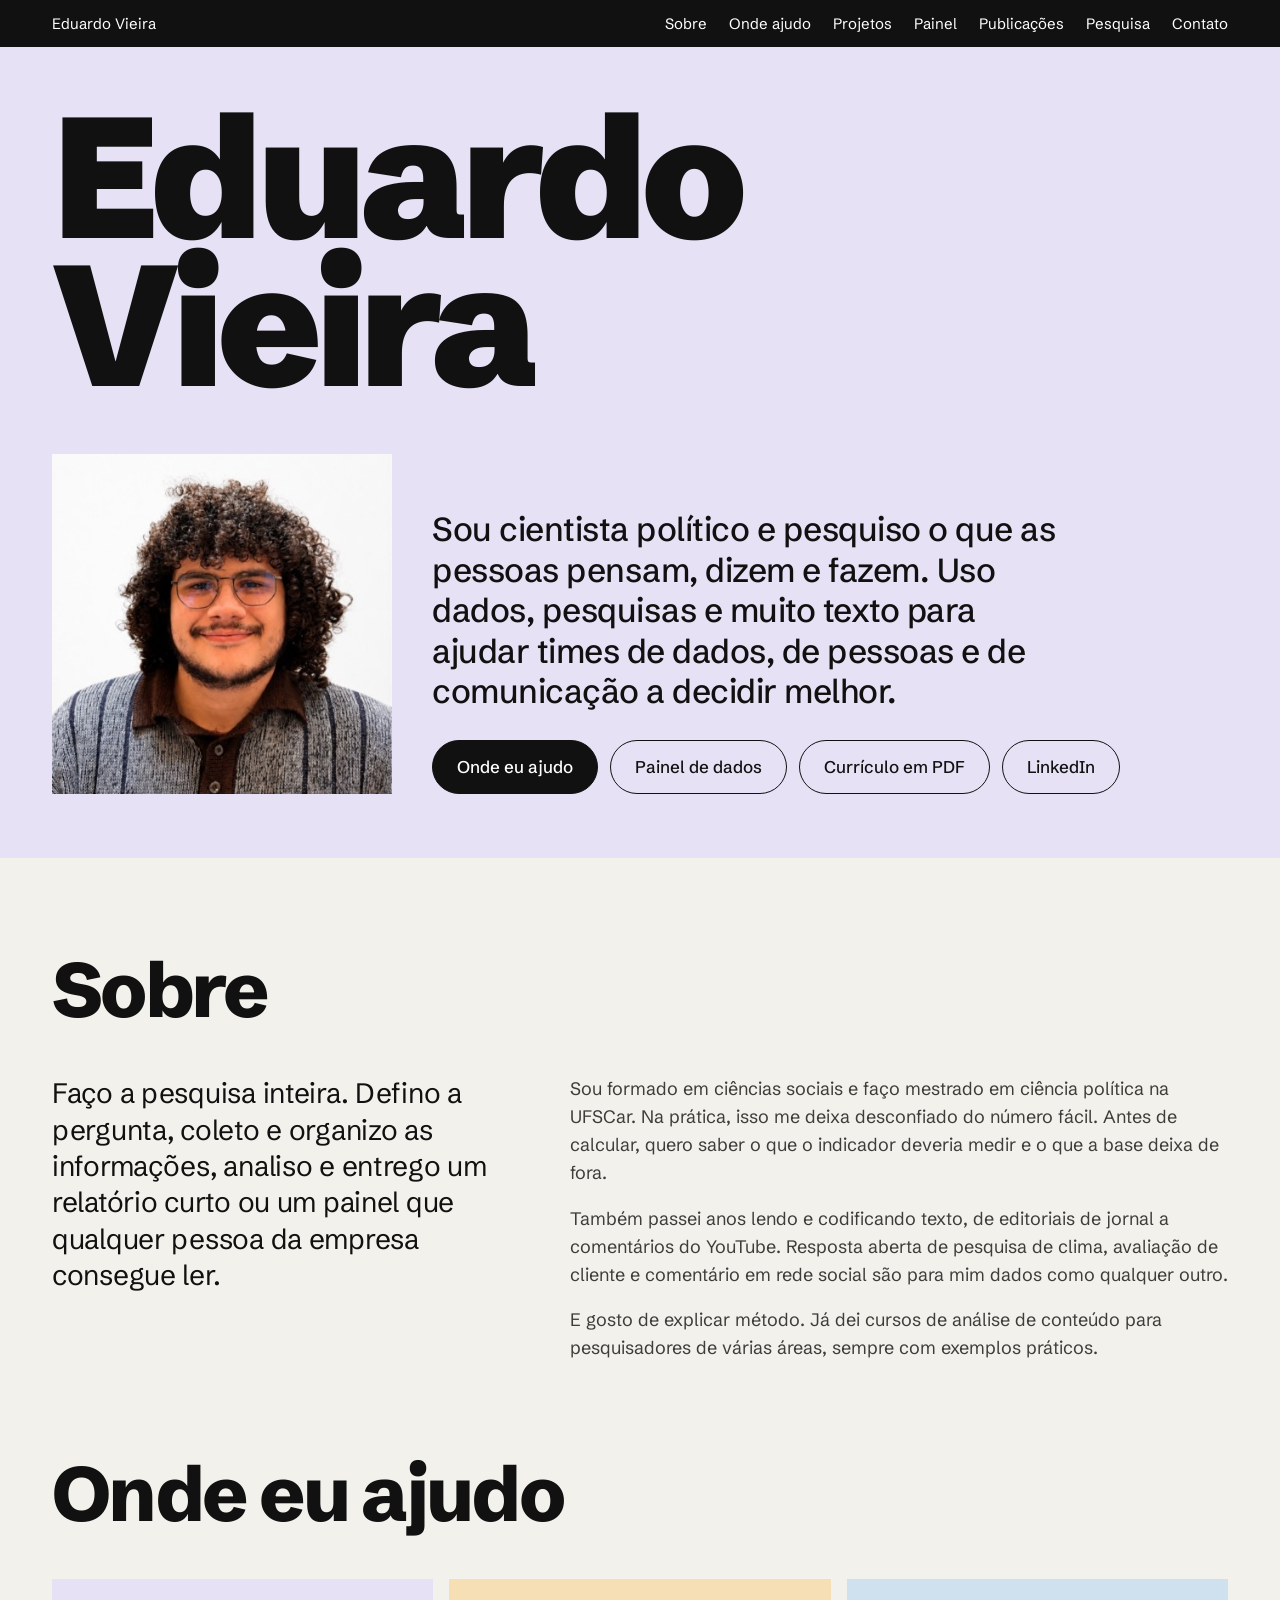
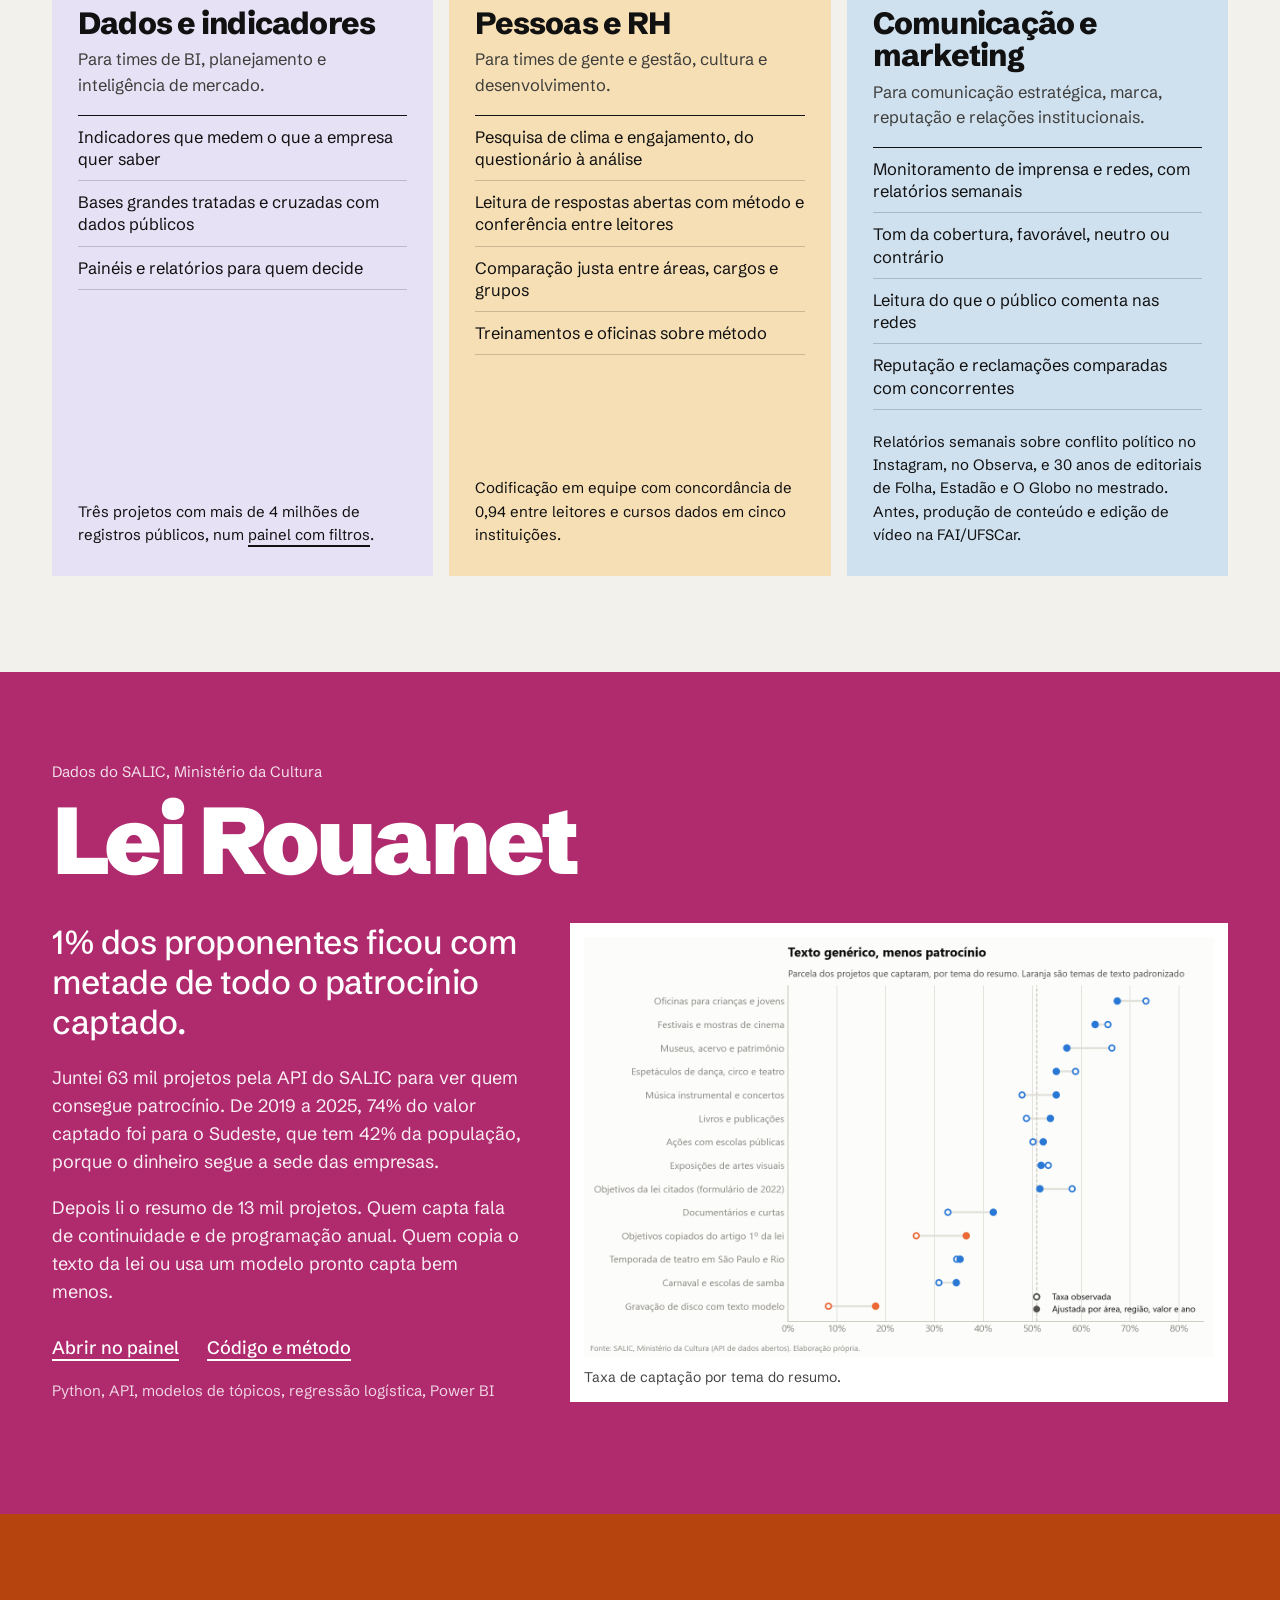
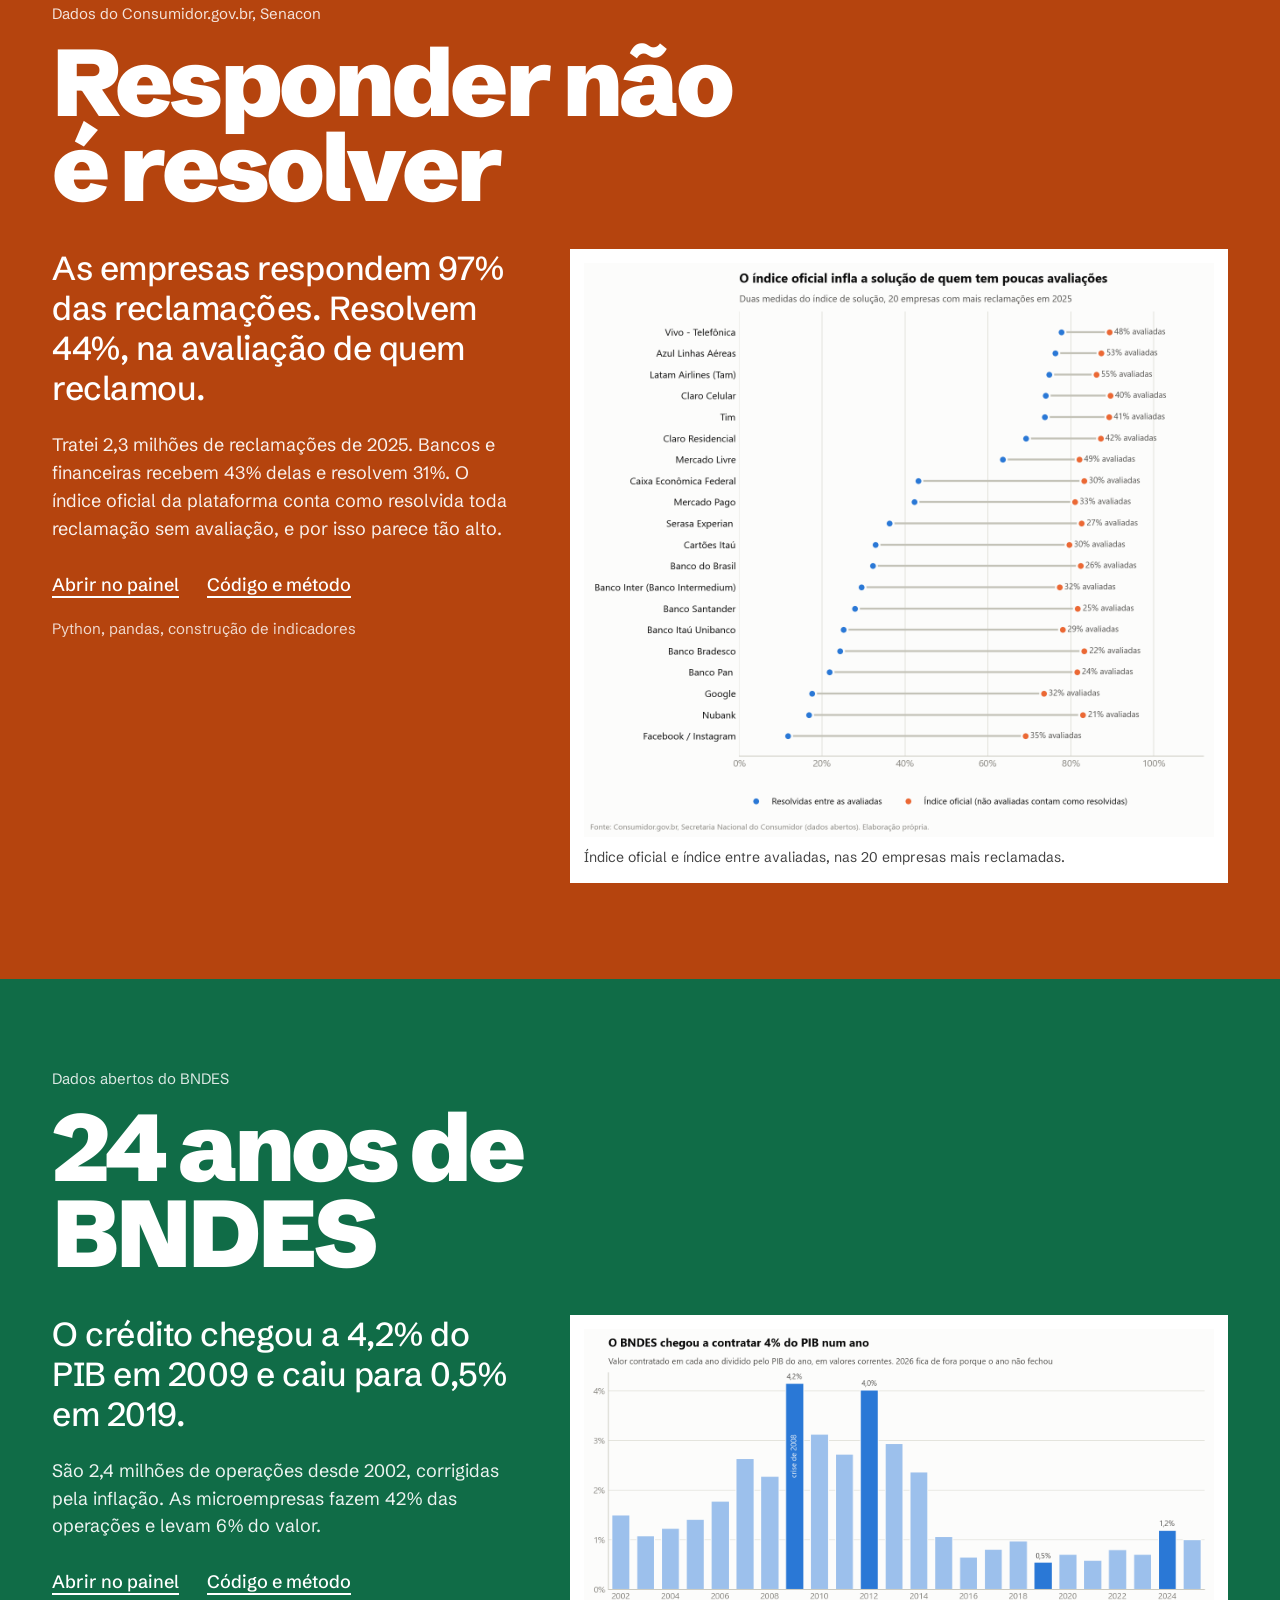
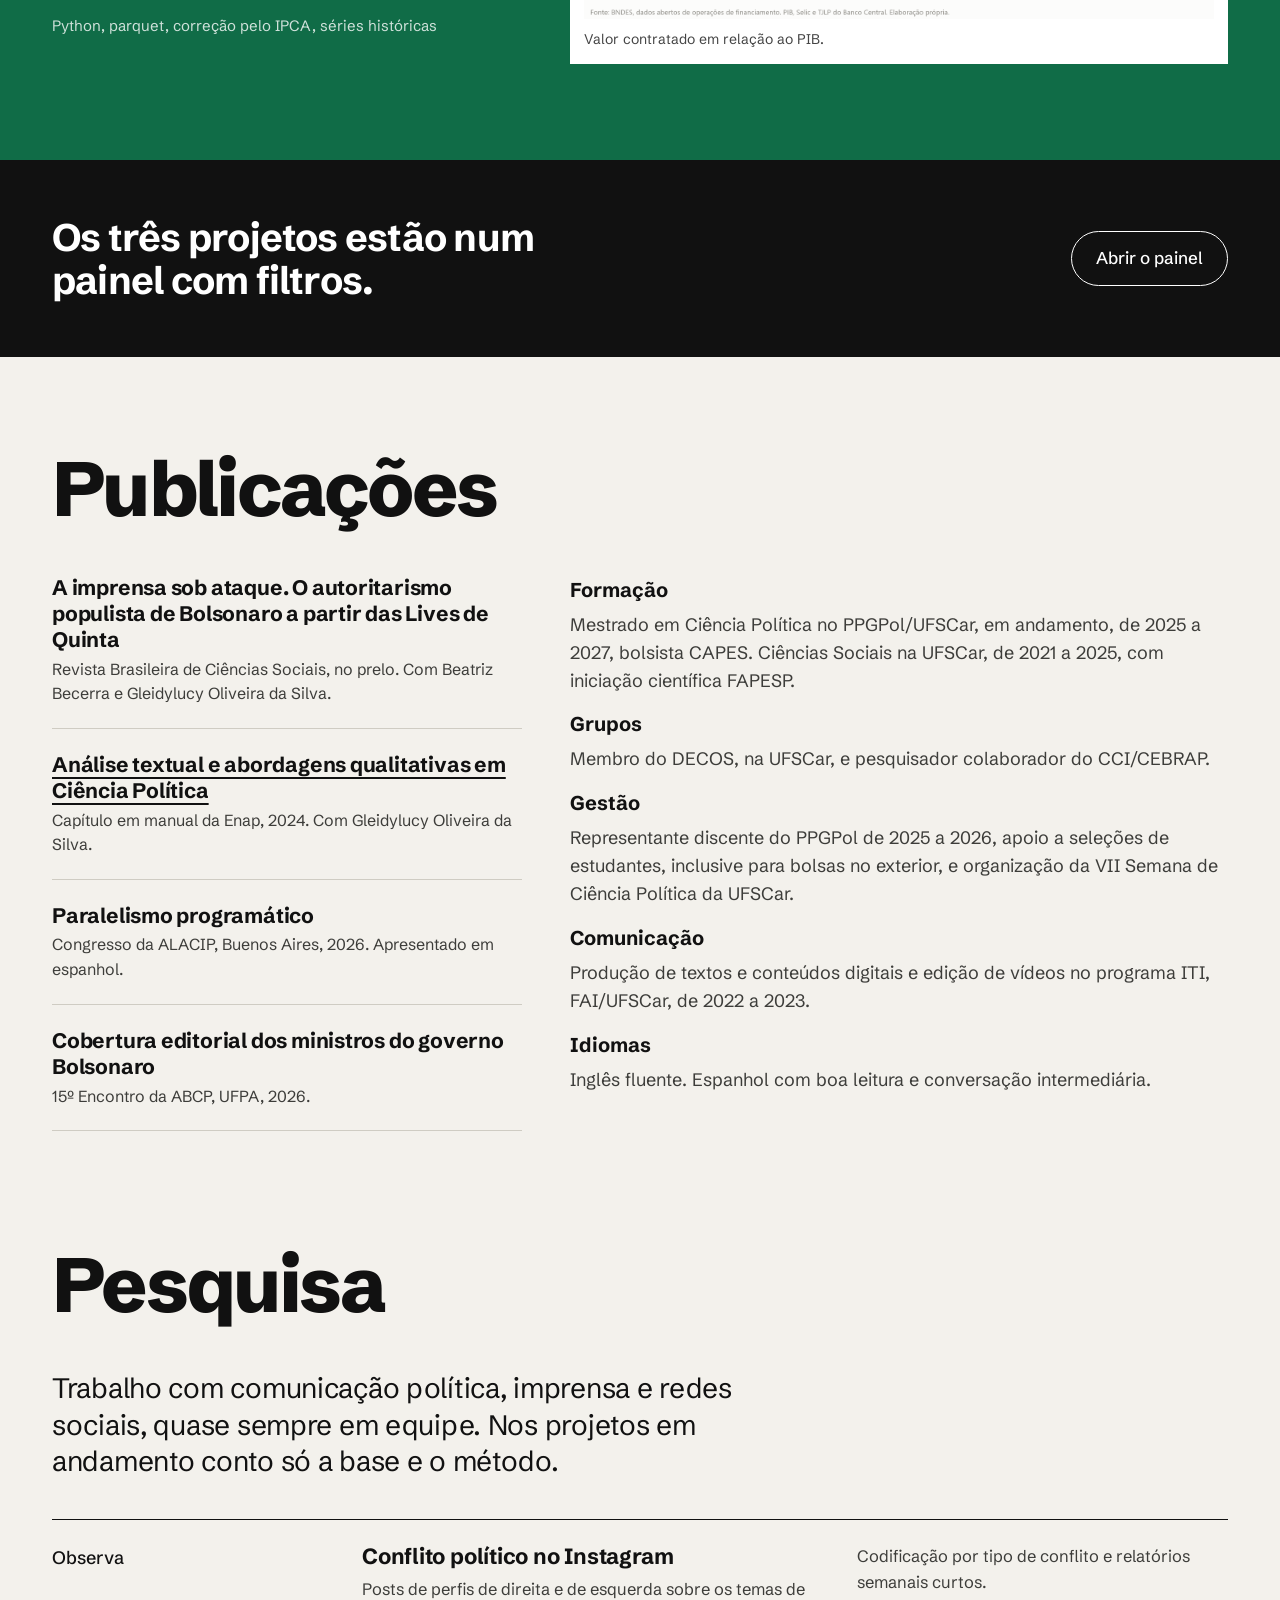
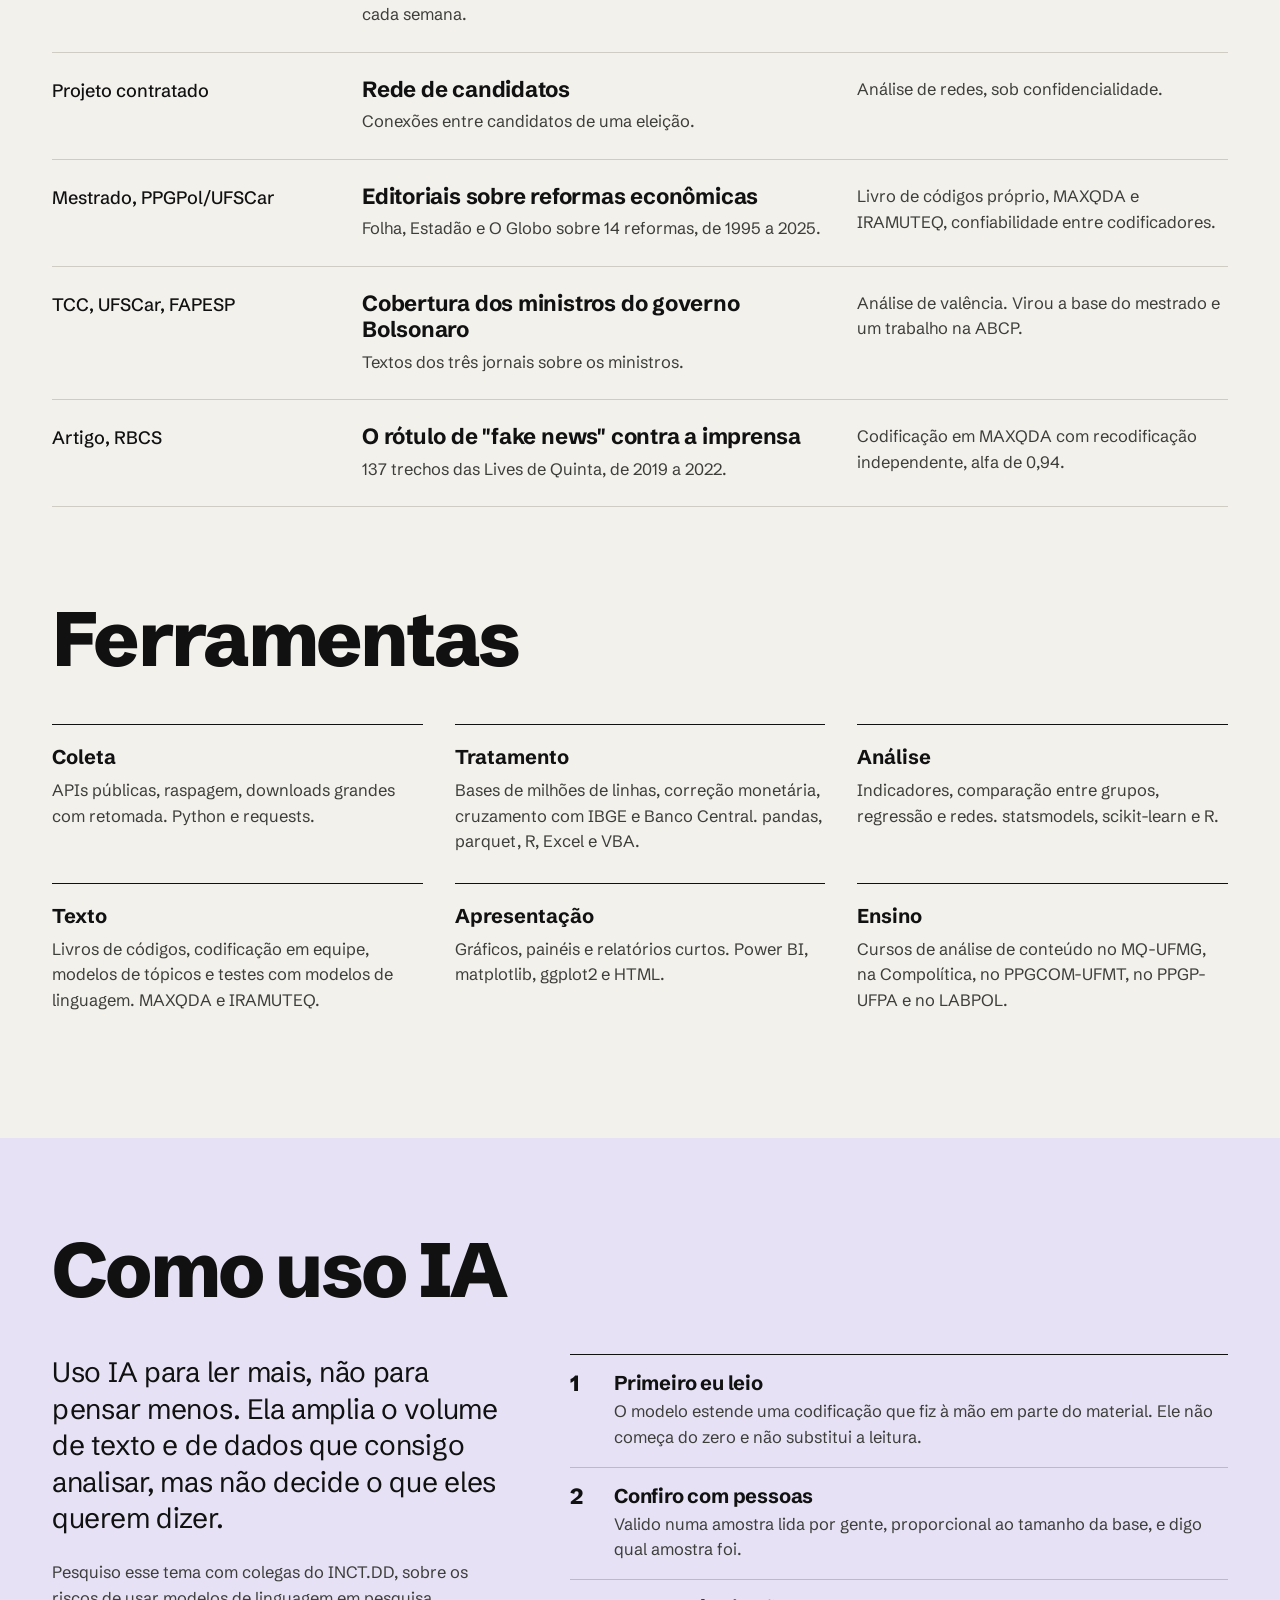
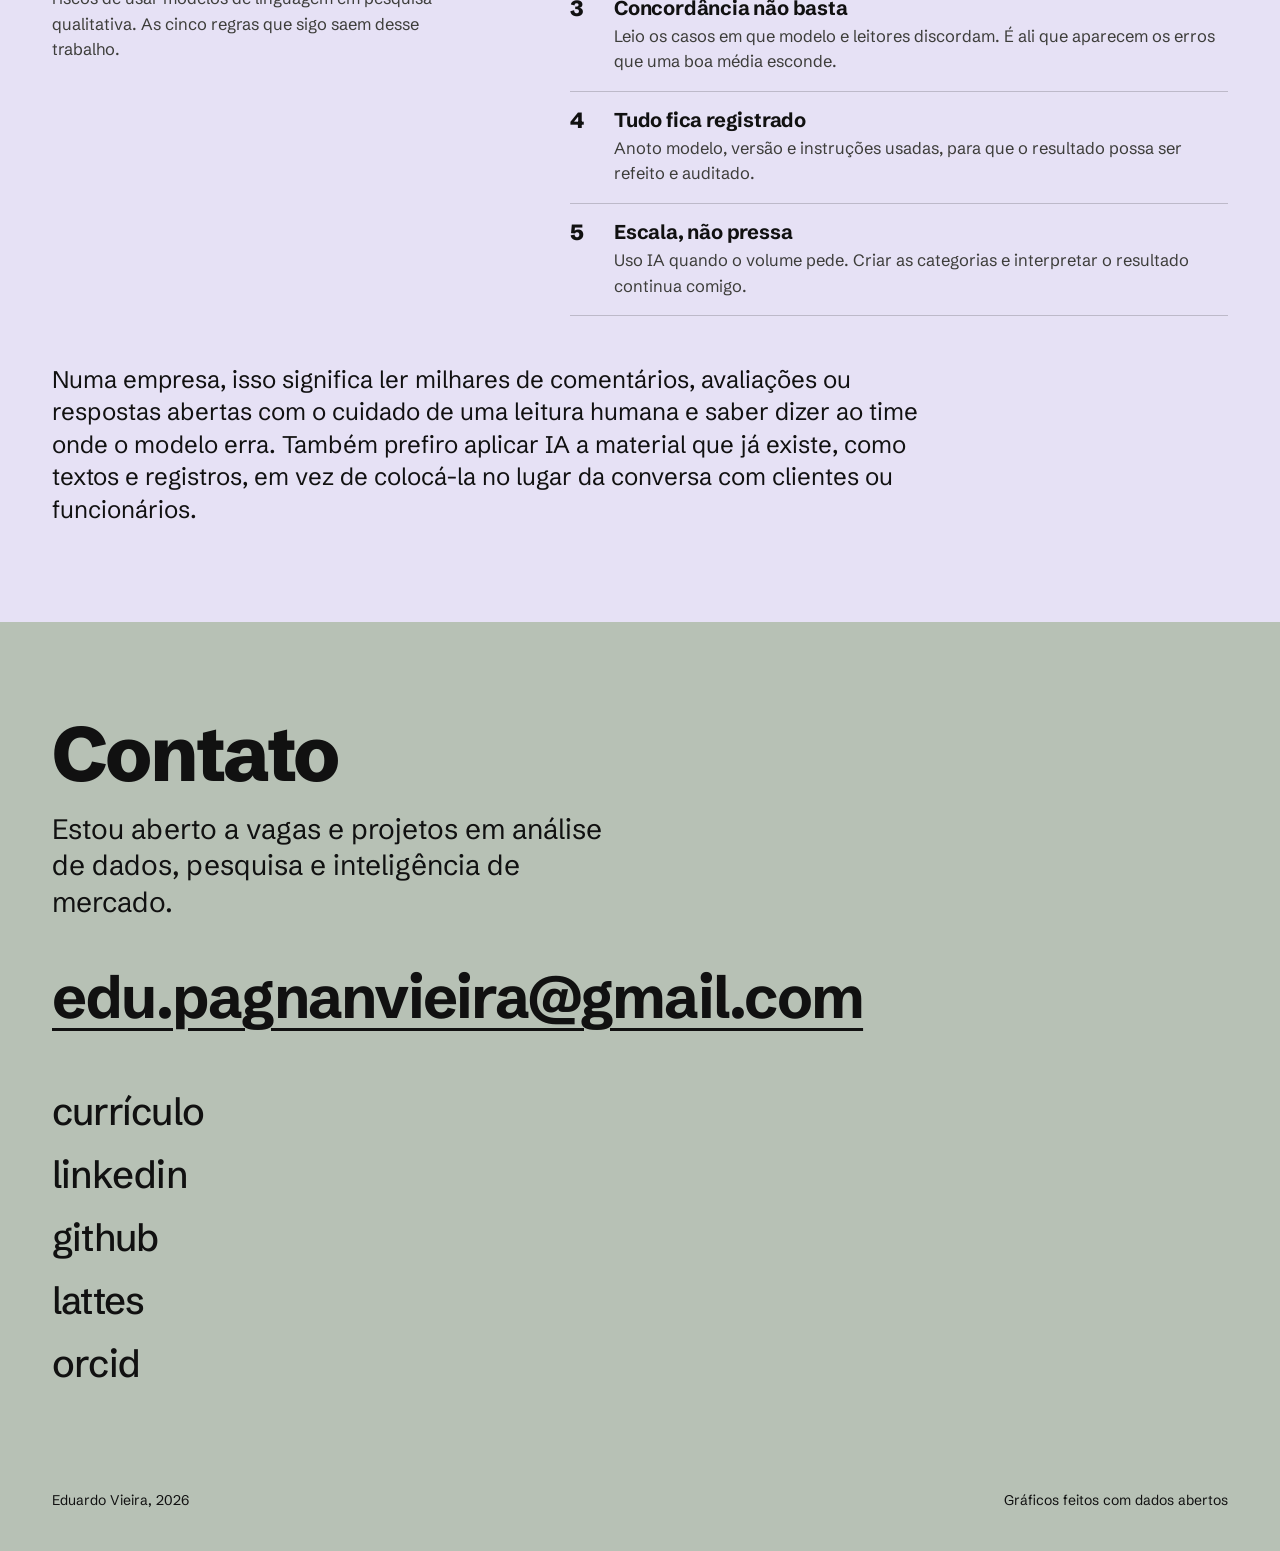
==== commit 3fc78fde: "Currículo em PDF de uma página, com link no site Co-Authored-By: Claude Opus 5.5 <noreply@anthropic." ====
--- a/index.html
+++ b/index.html
@@ -51,6 +51,7 @@
           <div class="botoes">
             <a class="botao cheio" href="#ajudo">Onde eu ajudo</a>
             <a class="botao" href="painel.html">Painel de dados</a>
+            <a class="botao" href="cv.pdf">Currículo em PDF</a>
             <a class="botao" href="https://www.linkedin.com/in/eduardo-felipe-pagnan-vieira-3a5a75254/" rel="me">LinkedIn</a>
           </div>
         </div>
@@ -274,6 +275,7 @@
       <p class="convite">Estou aberto a vagas e projetos em análise de dados, pesquisa e inteligência de mercado.</p>
       <a class="mail" href="mailto:edu.pagnanvieira@gmail.com">edu.pagnanvieira@gmail.com</a>
       <ul class="redes">
+        <li><a href="cv.pdf">currículo</a></li>
         <li><a href="https://www.linkedin.com/in/eduardo-felipe-pagnan-vieira-3a5a75254/" rel="me">linkedin</a></li>
         <li><a href="https://github.com/eduardopagvieira">github</a></li>
         <li><a href="http://lattes.cnpq.br/2723181992829140">lattes</a></li>
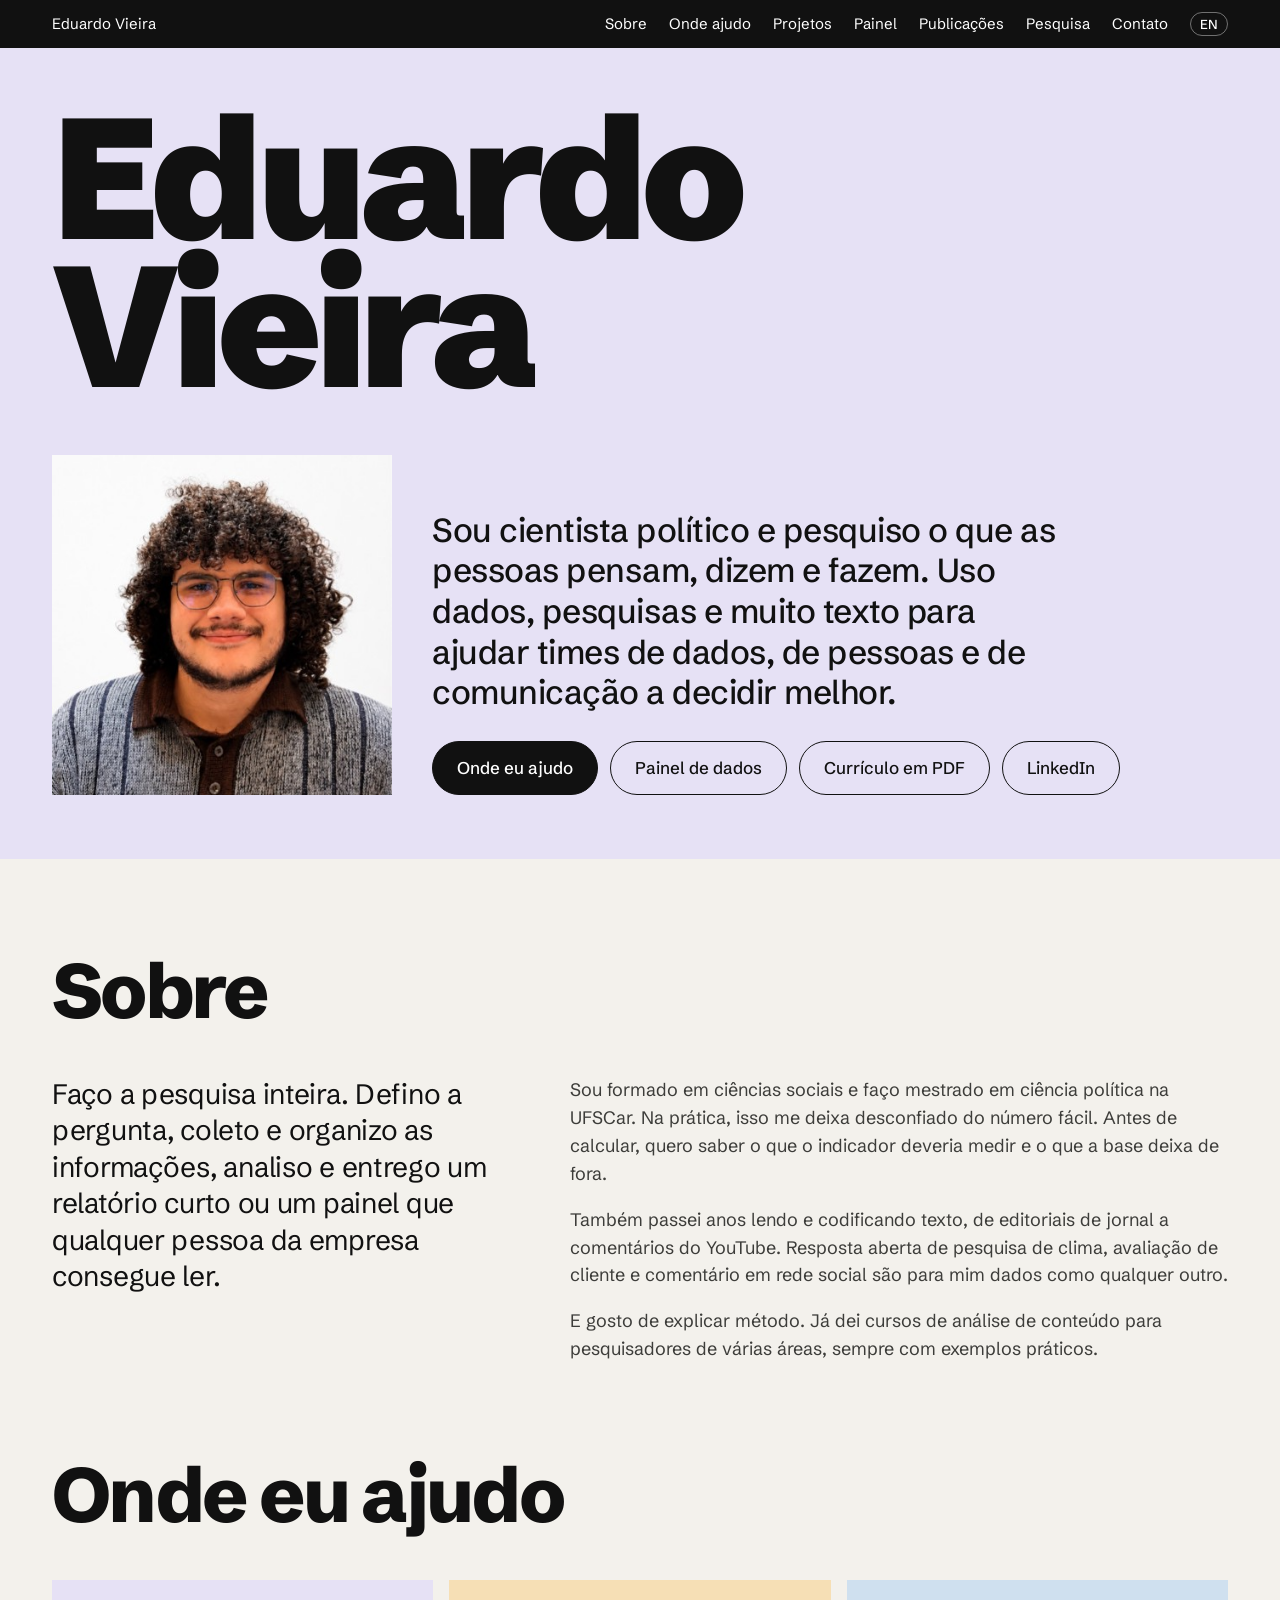
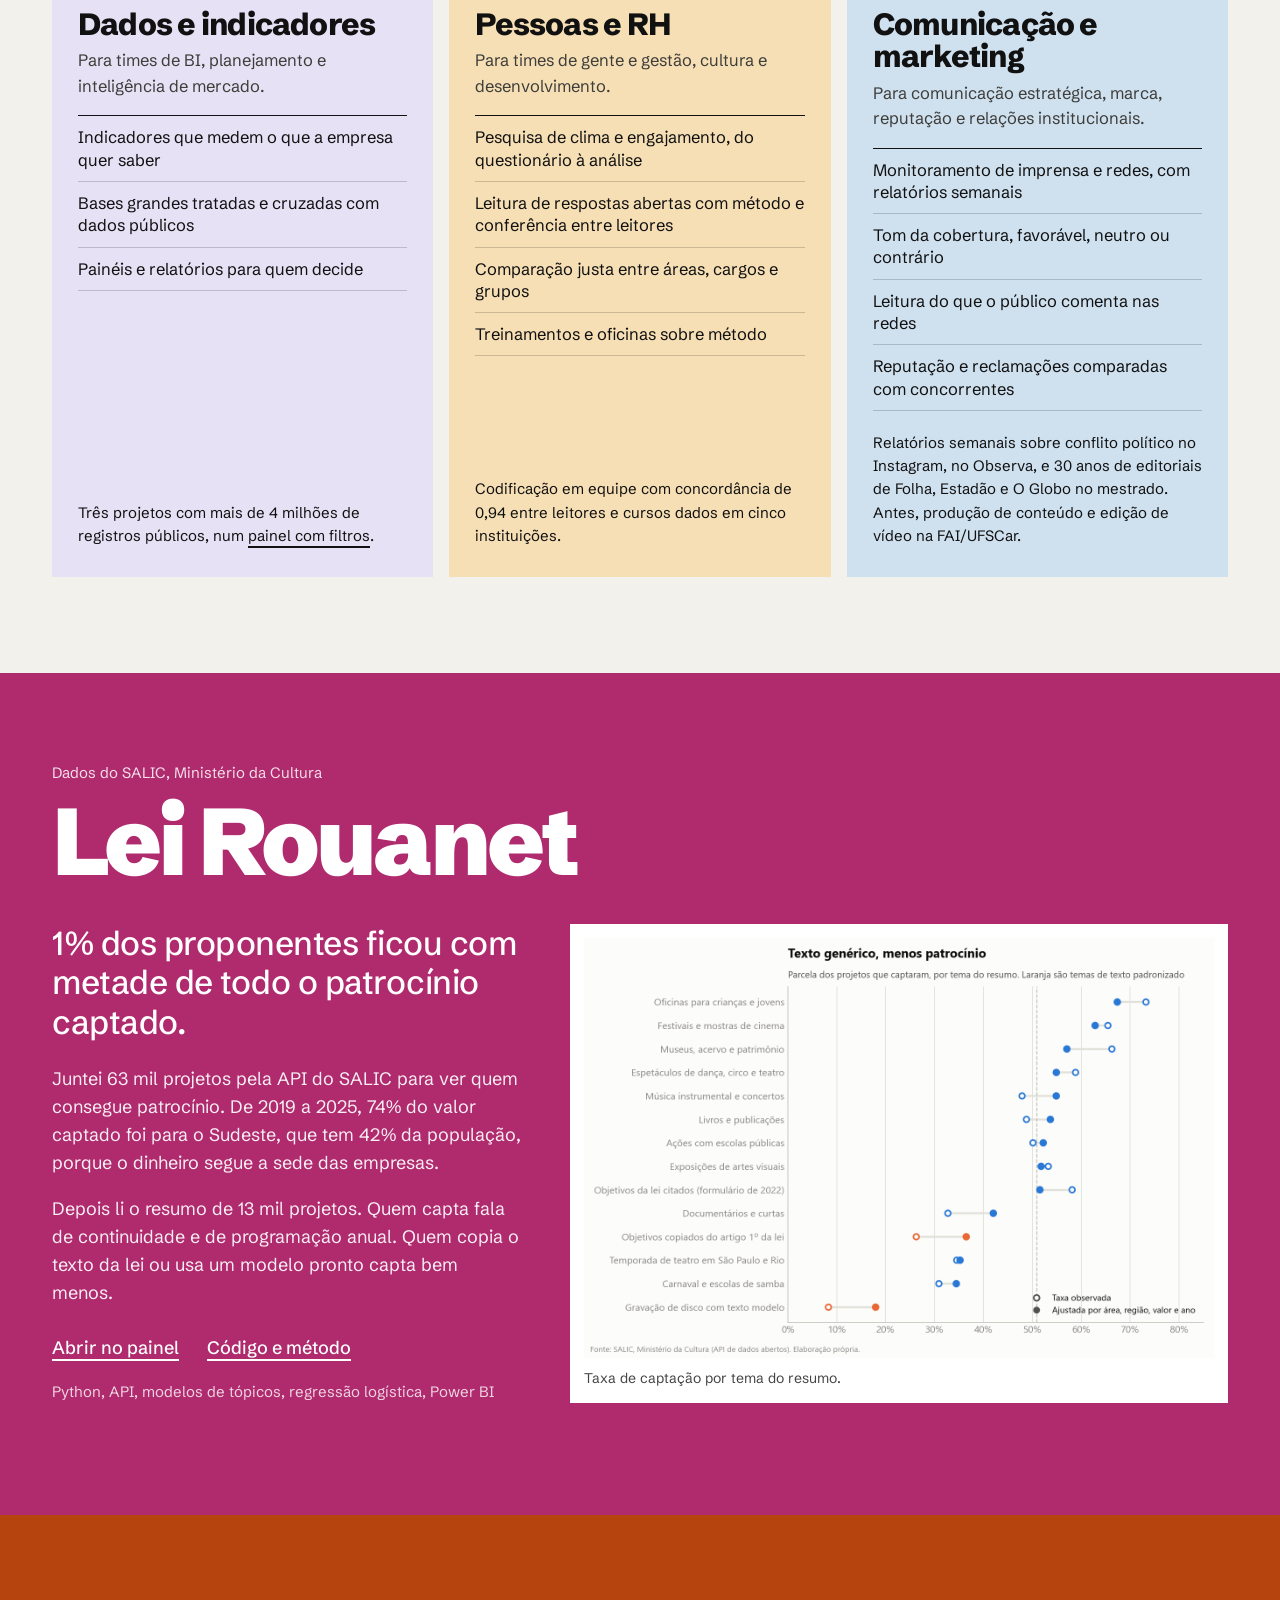
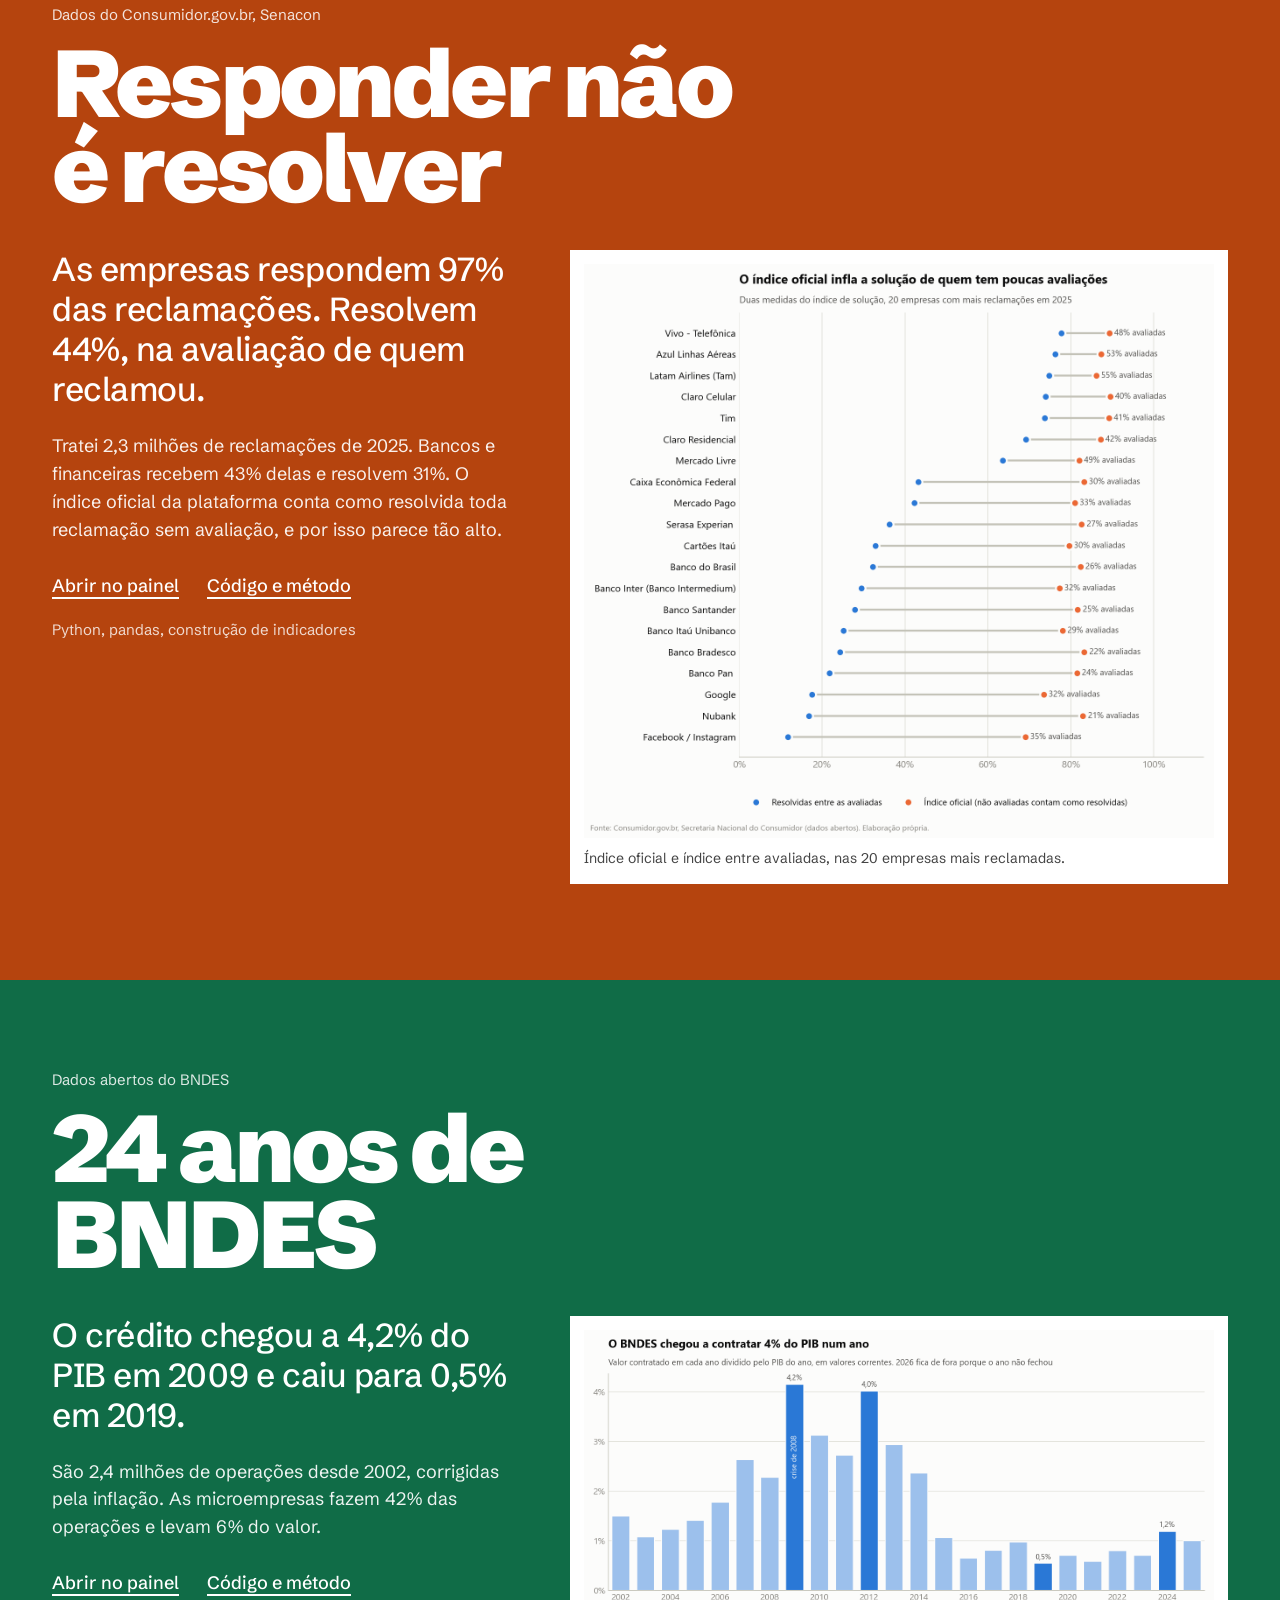
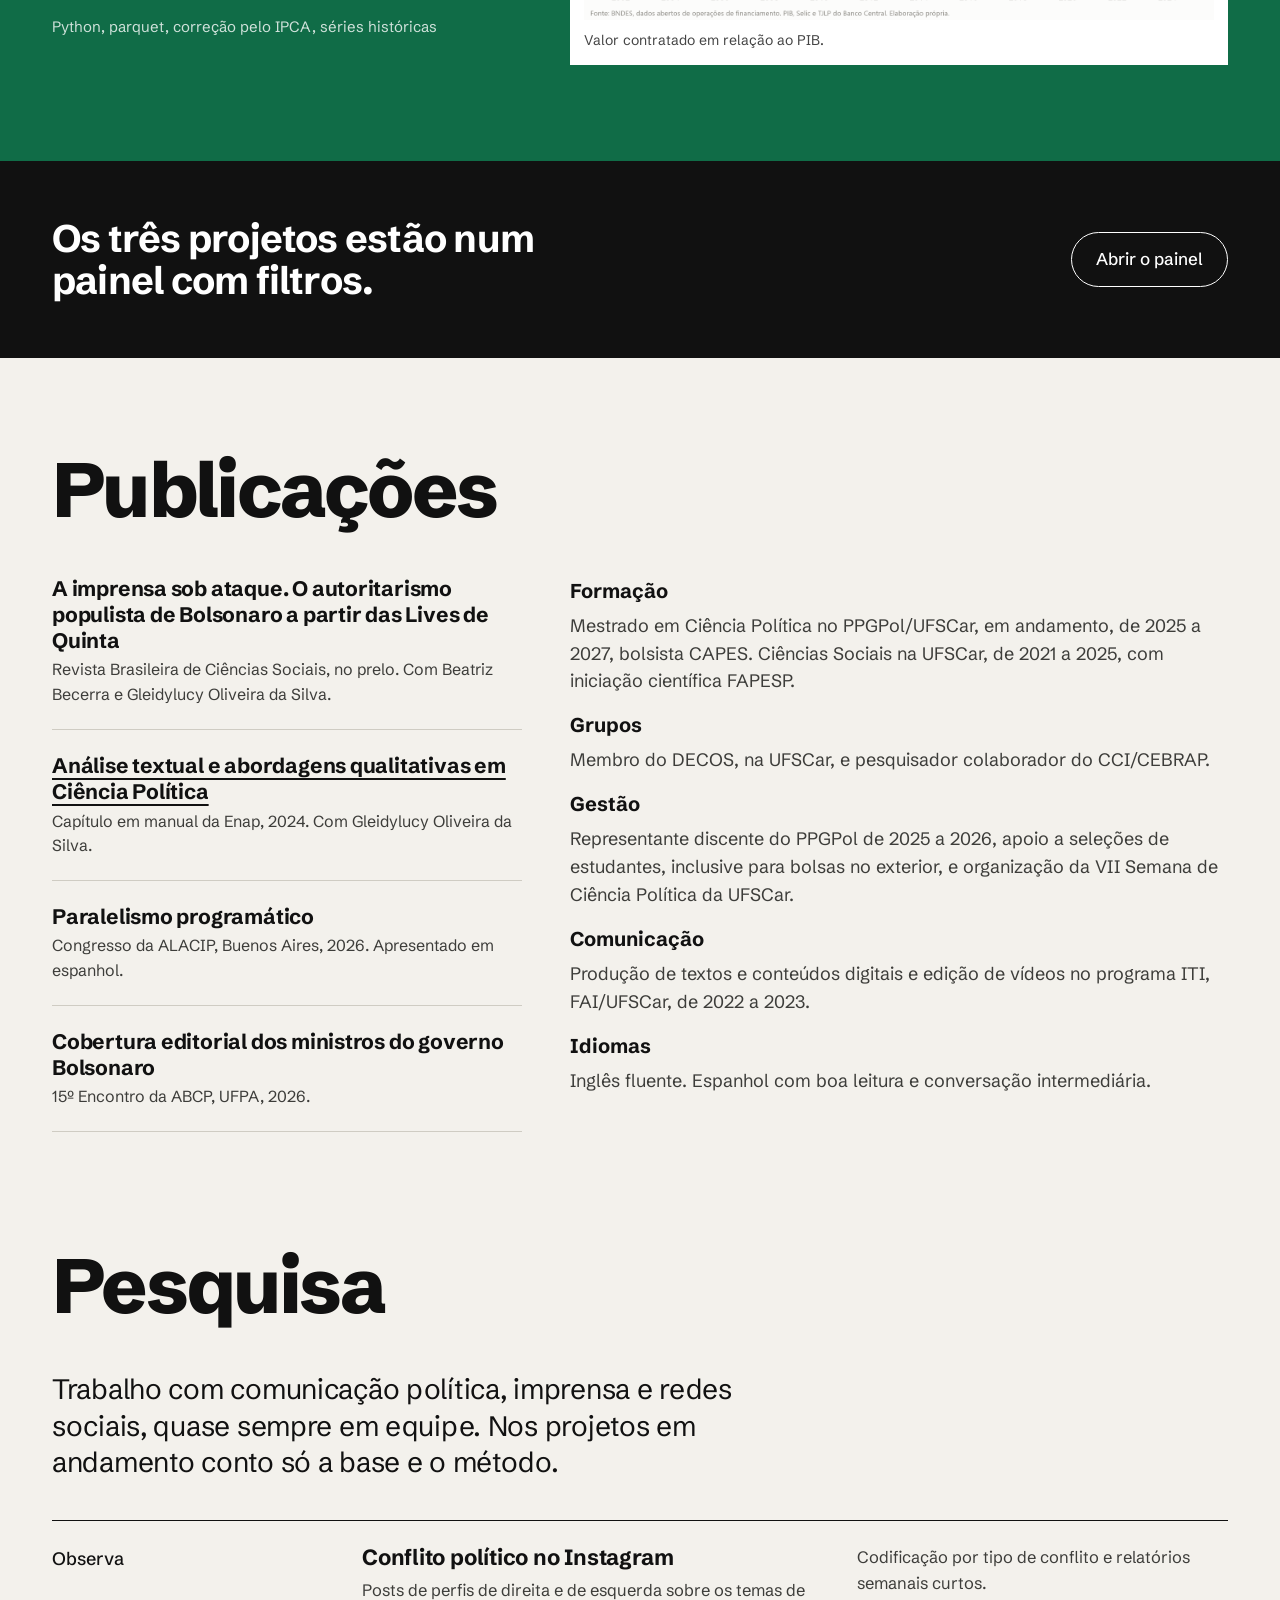
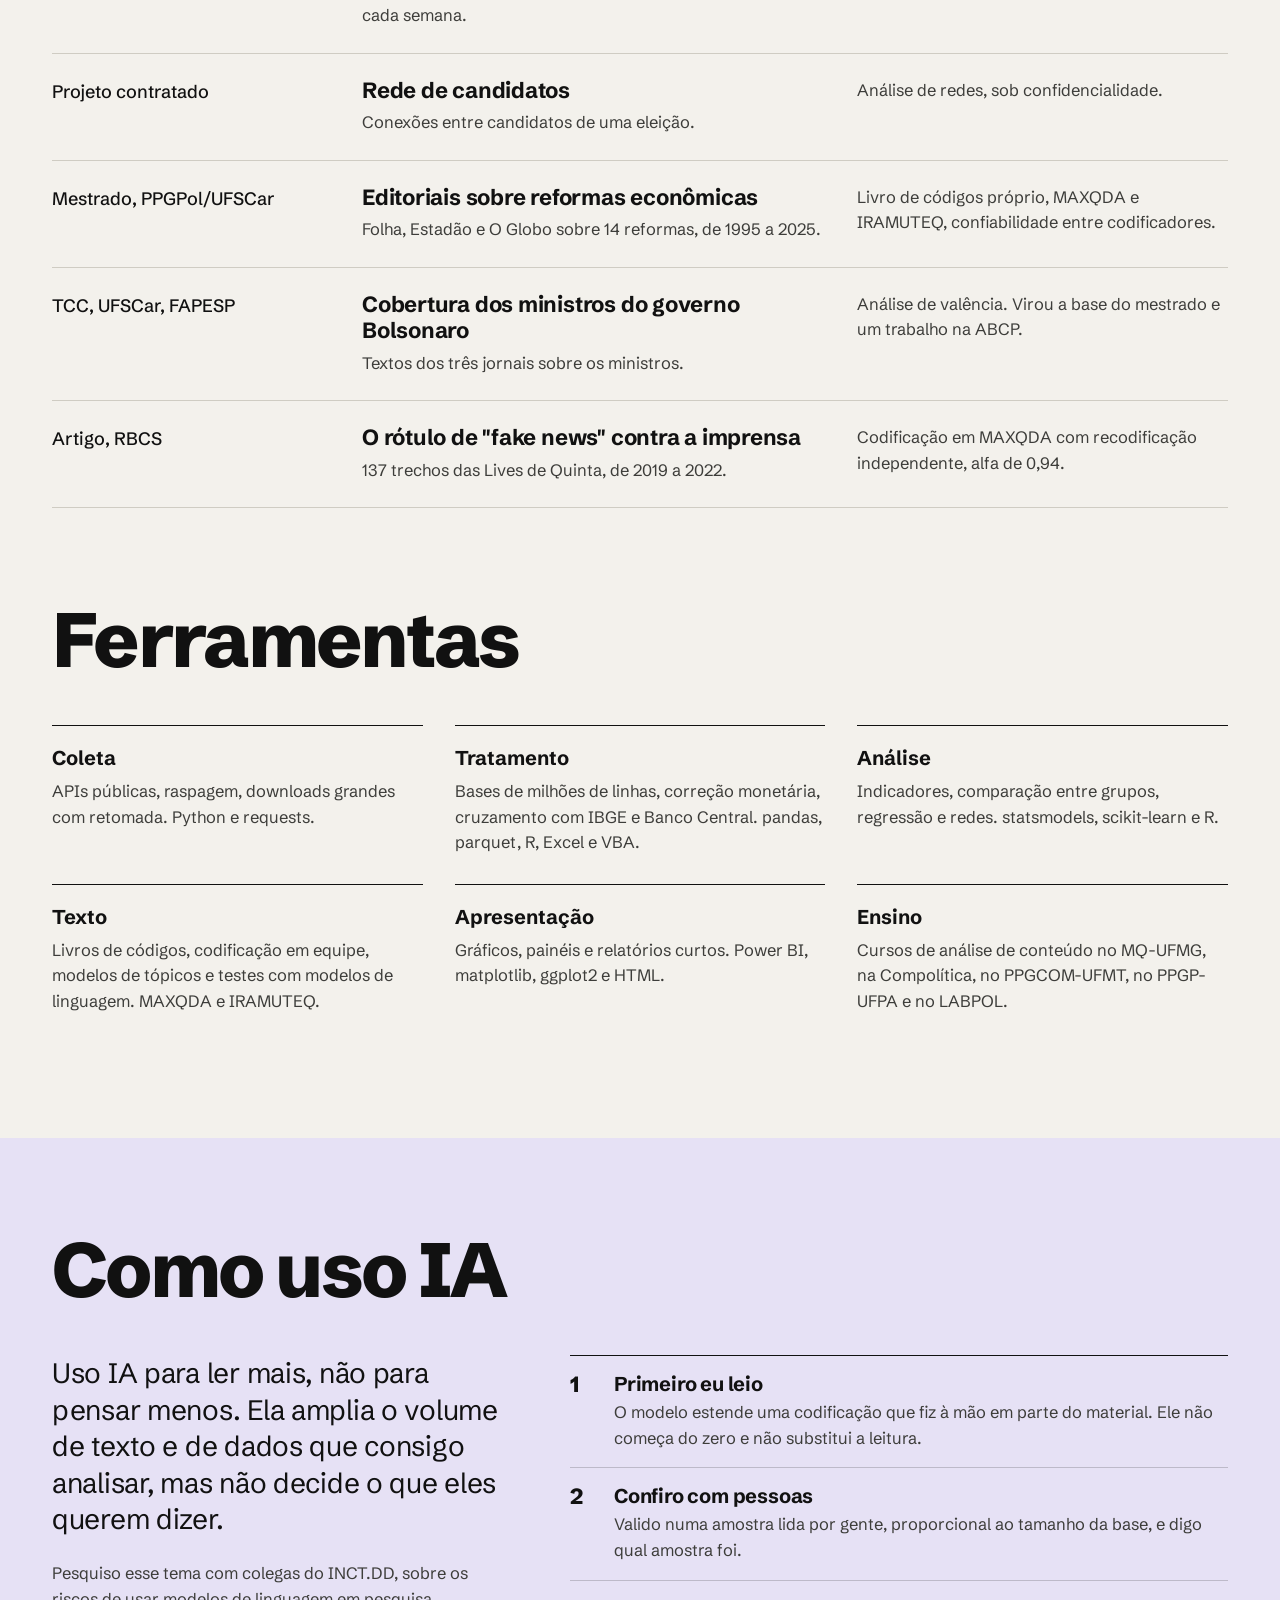
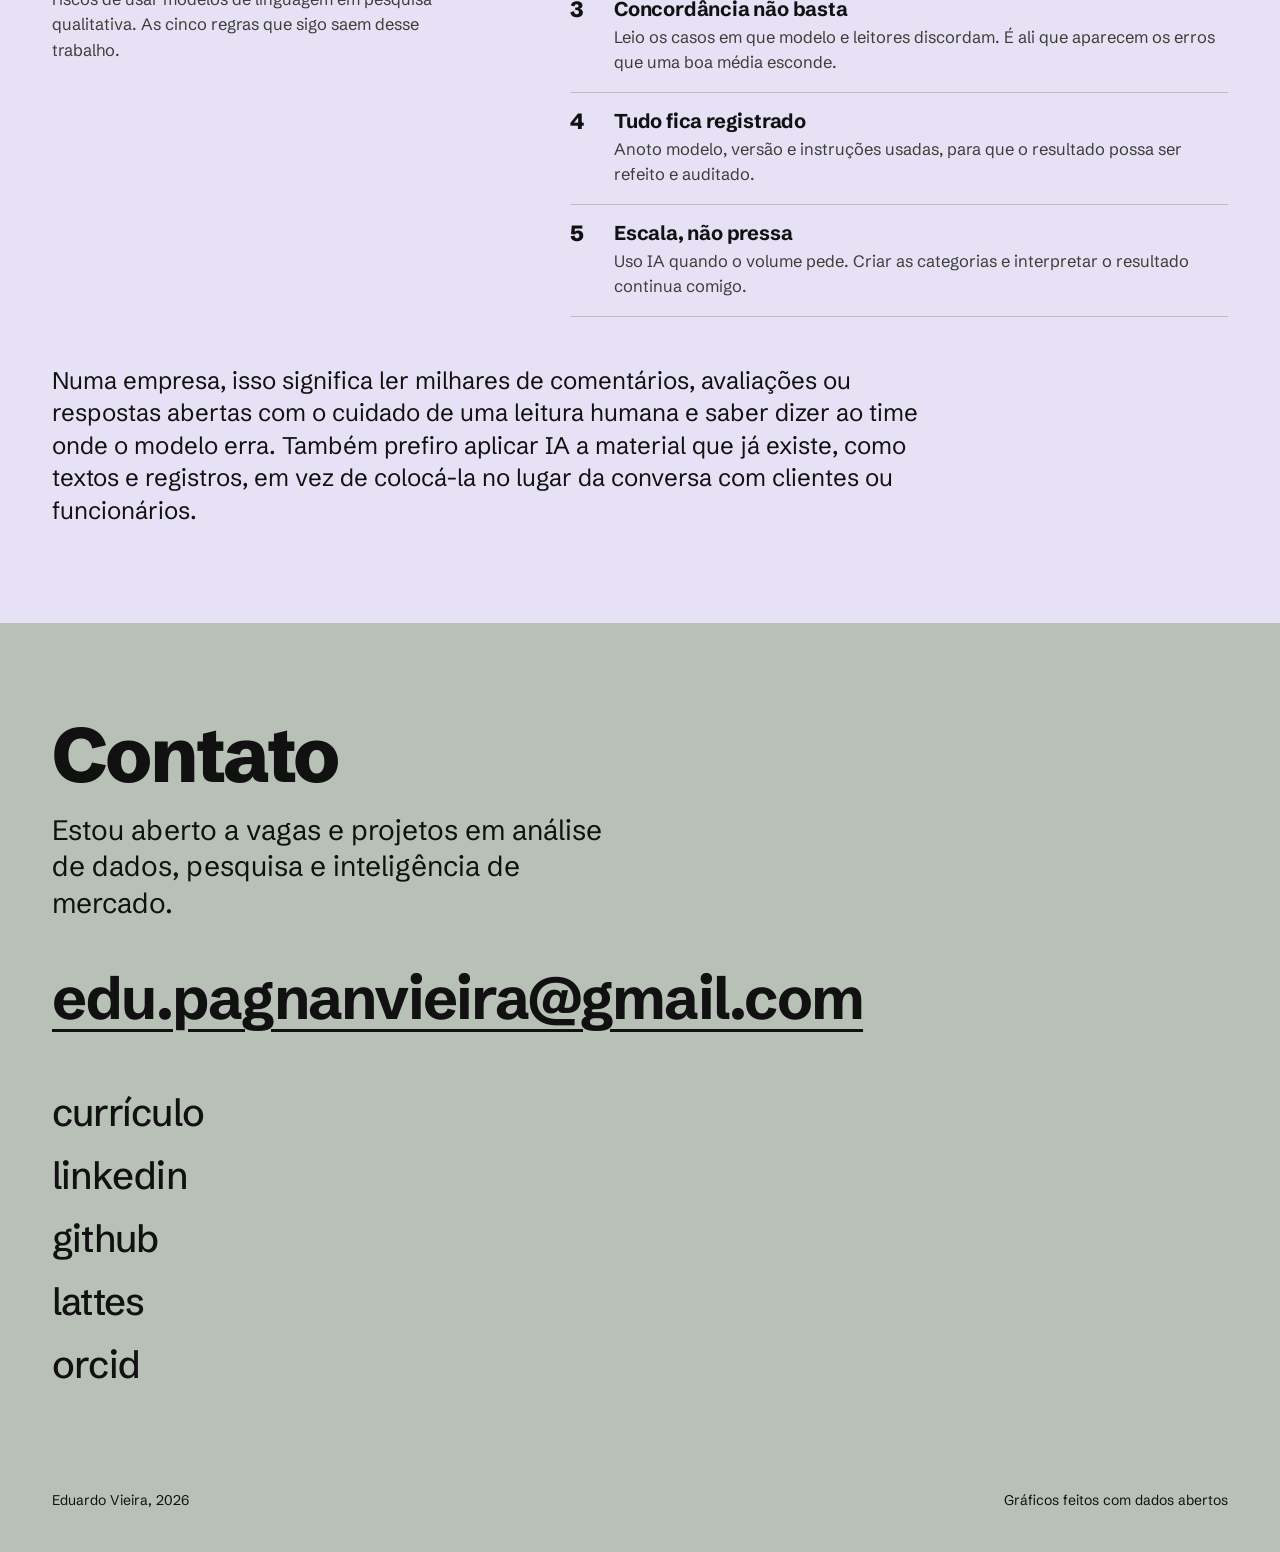
==== commit c4ad2157: "Versão em inglês da página inicial, com alternador PT/EN Co-Authored-By: Claude Opus 4.8 <noreply@an" ====
--- a/index.html
+++ b/index.html
@@ -14,6 +14,8 @@
 <meta property="og:image:height" content="630">
 <meta property="og:locale" content="pt_BR">
 <meta name="twitter:card" content="summary_large_image">
+<link rel="alternate" hreflang="pt-br" href="https://eduardopagvieira.github.io/">
+<link rel="alternate" hreflang="en" href="https://eduardopagvieira.github.io/index.en.html">
 <link rel="preconnect" href="https://fonts.googleapis.com">
 <link rel="preconnect" href="https://fonts.gstatic.com" crossorigin>
 <link href="https://fonts.googleapis.com/css2?family=Schibsted+Grotesk:ital,wght@0,400;0,500;0,700;0,800;0,900;1,400&display=swap" rel="stylesheet">
@@ -32,6 +34,7 @@
       <a href="#publicacoes">Publicações</a>
       <a href="#pesquisa">Pesquisa</a>
       <a href="#contato">Contato</a>
+      <a href="index.en.html" class="lang" hreflang="en" aria-label="English version">EN</a>
     </nav>
   </div>
 </header>
--- a/estilo.css
+++ b/estilo.css
@@ -148,3 +148,7 @@
 .regras h3{margin:0 0 4px;font-size:20px;font-weight:700;letter-spacing:-.01em;line-height:1.2}
 .regras p{margin:0;color:var(--tinta-2);font-size:16.5px}
 .ia-empresa{margin:48px 0 0;font-size:clamp(20px,1.9vw,24px);line-height:1.35;max-width:60ch}
+
+/* alternador de idioma */
+.barra .lang{border:1px solid rgba(255,255,255,.4);border-radius:999px;padding:1px 9px;font-weight:500;font-size:13px}
+.barra .lang:hover{background:#fff;color:var(--tinta);text-decoration:none}
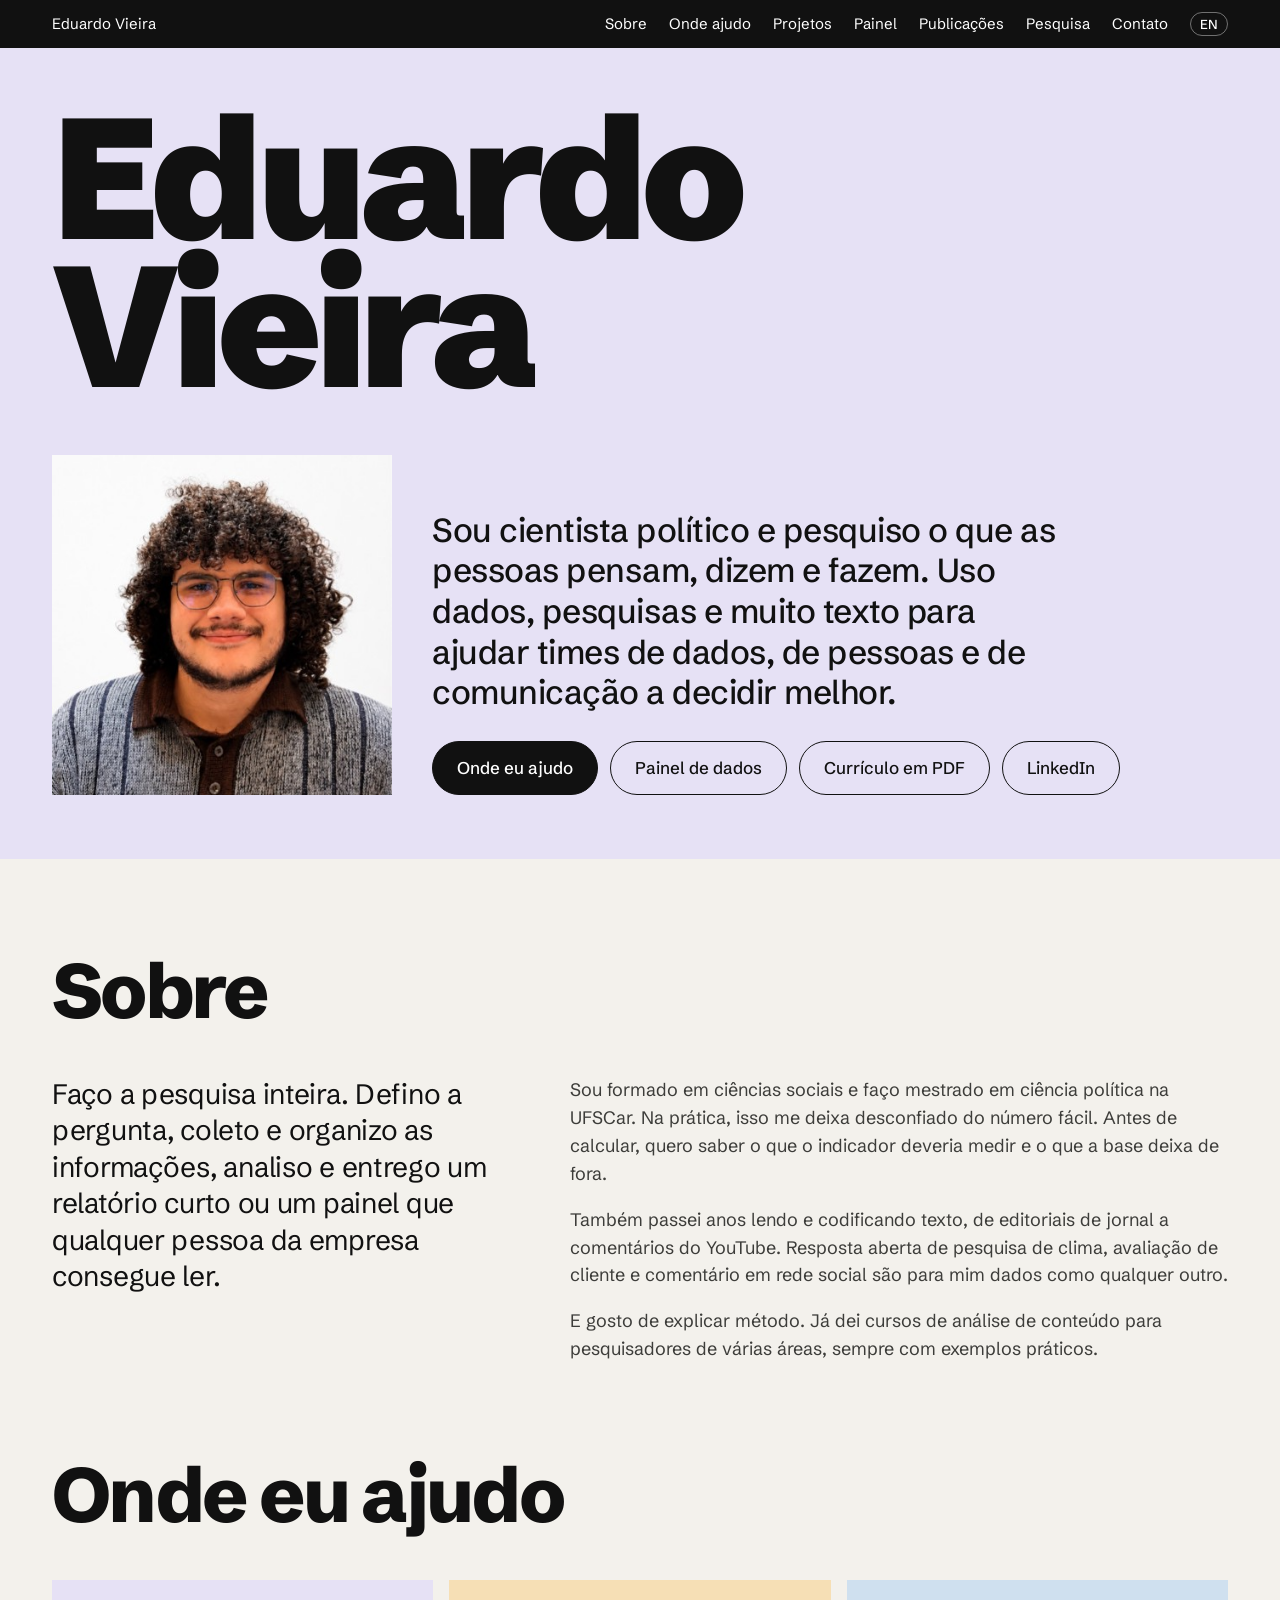
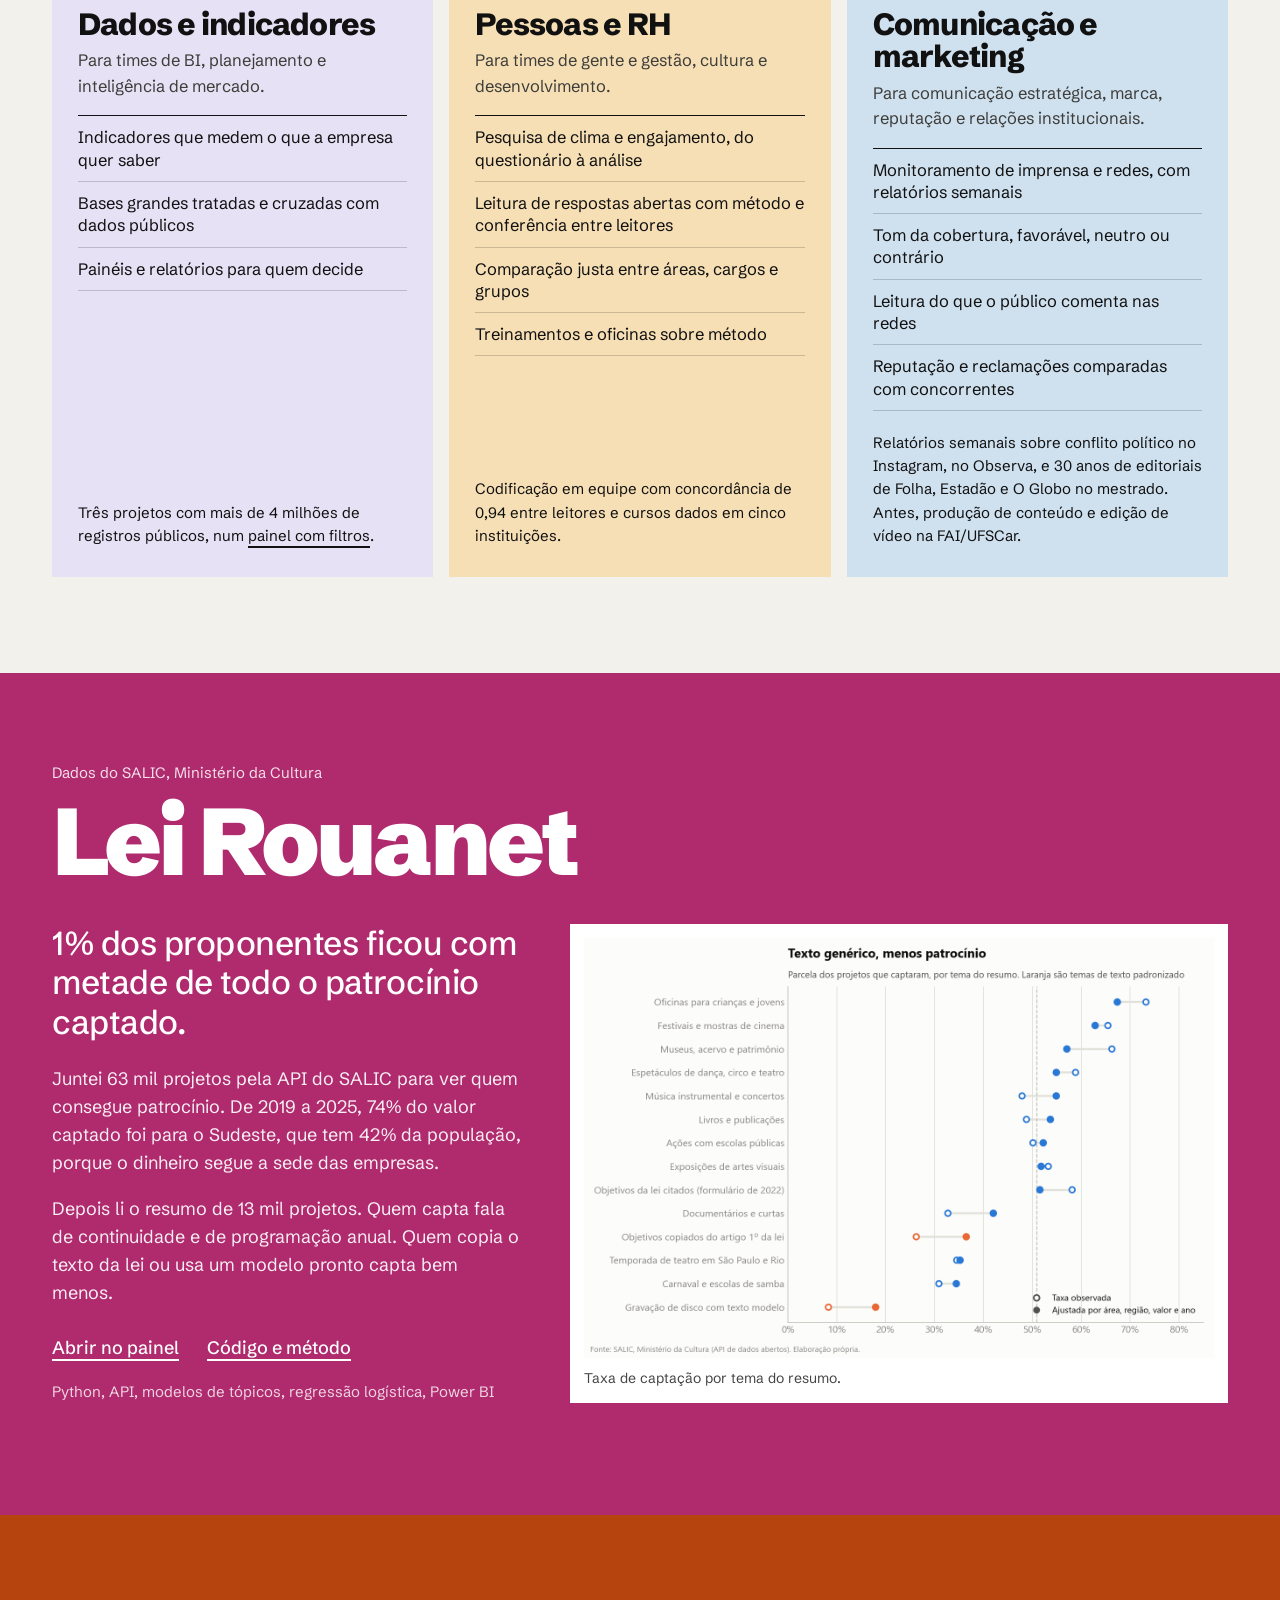
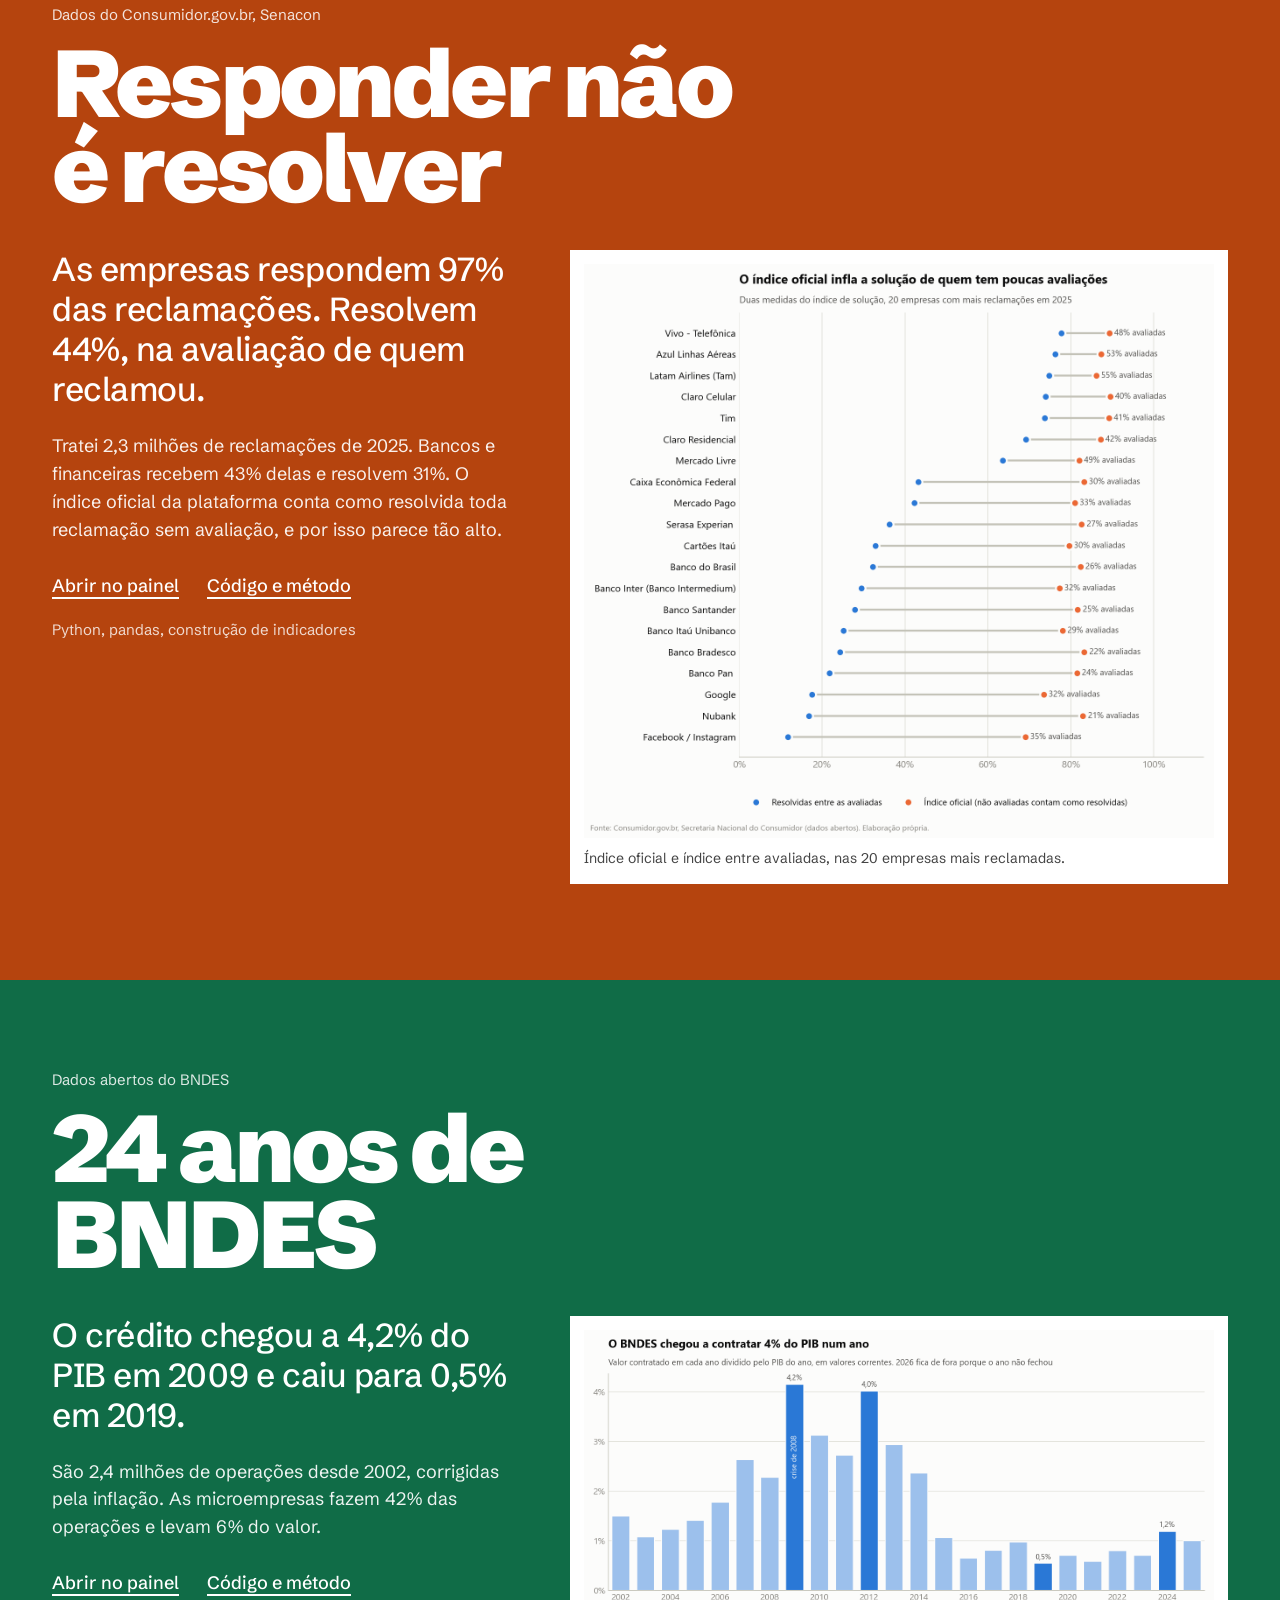
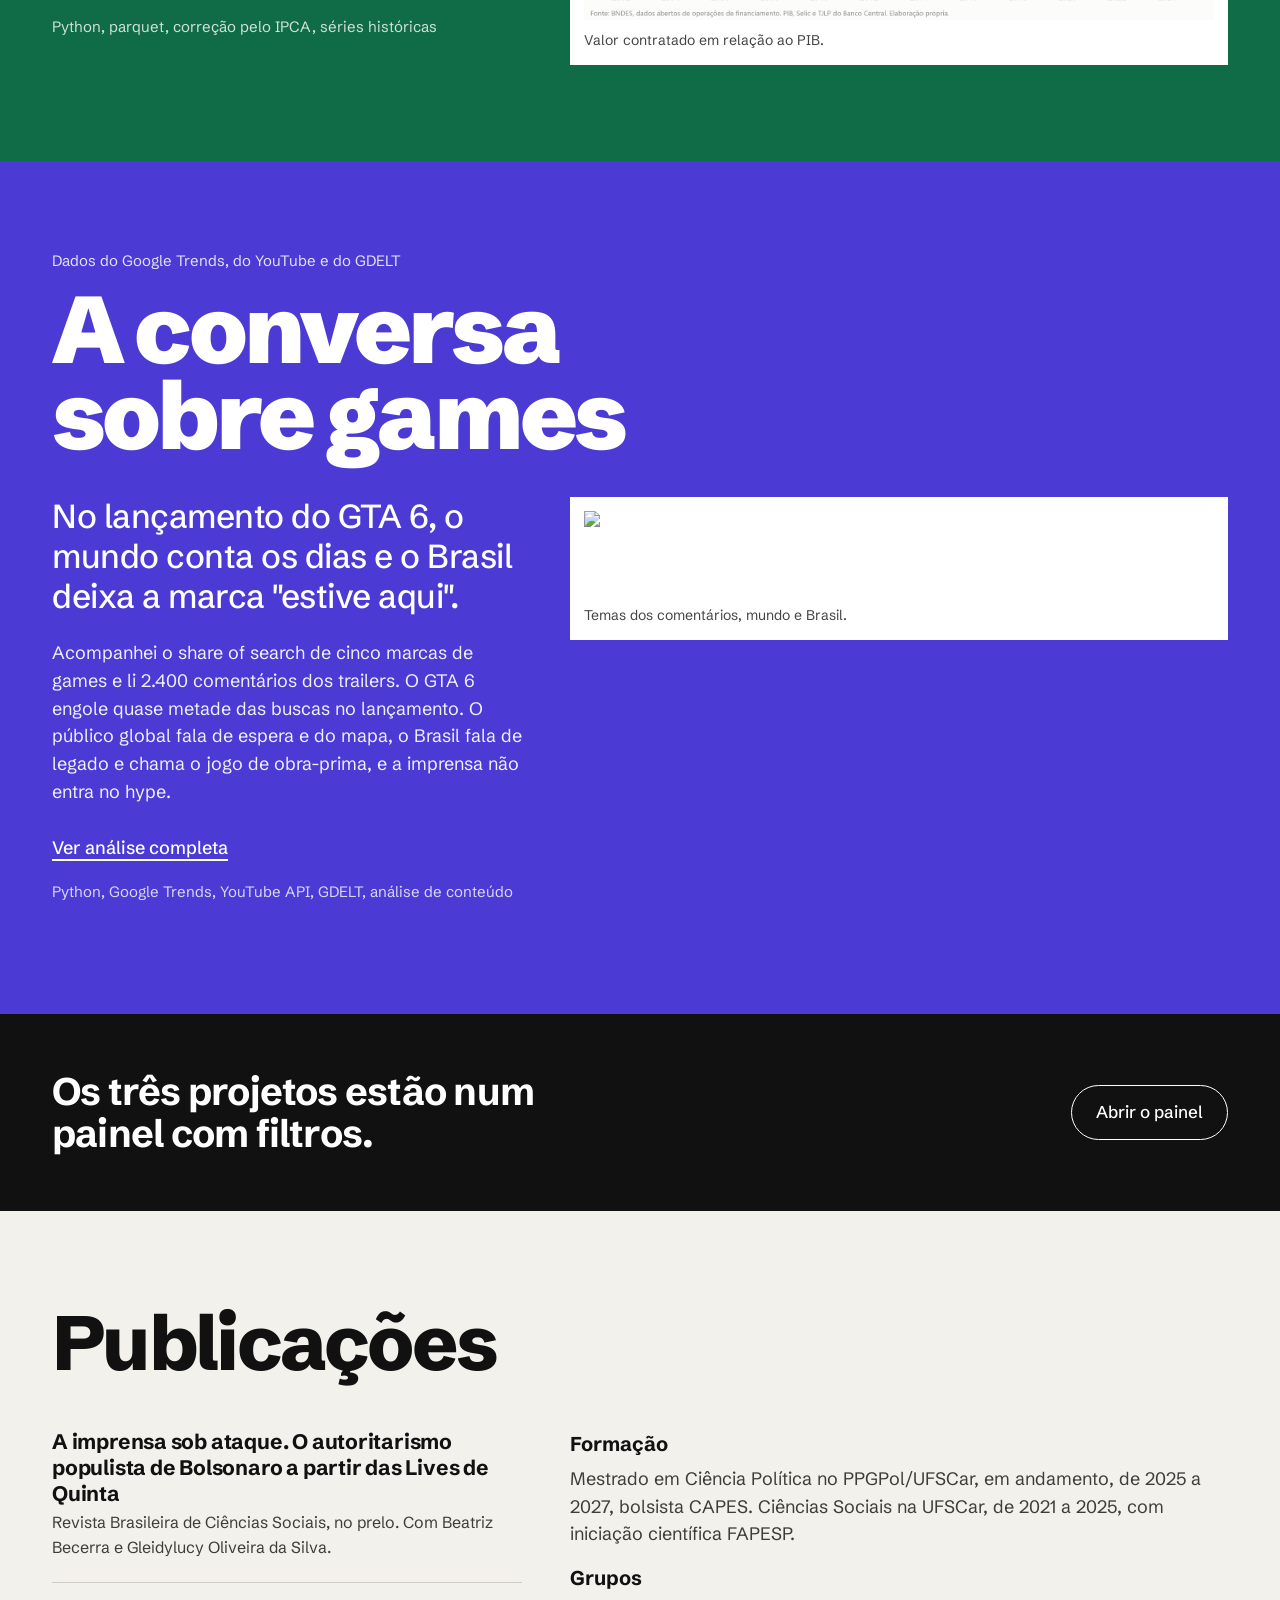
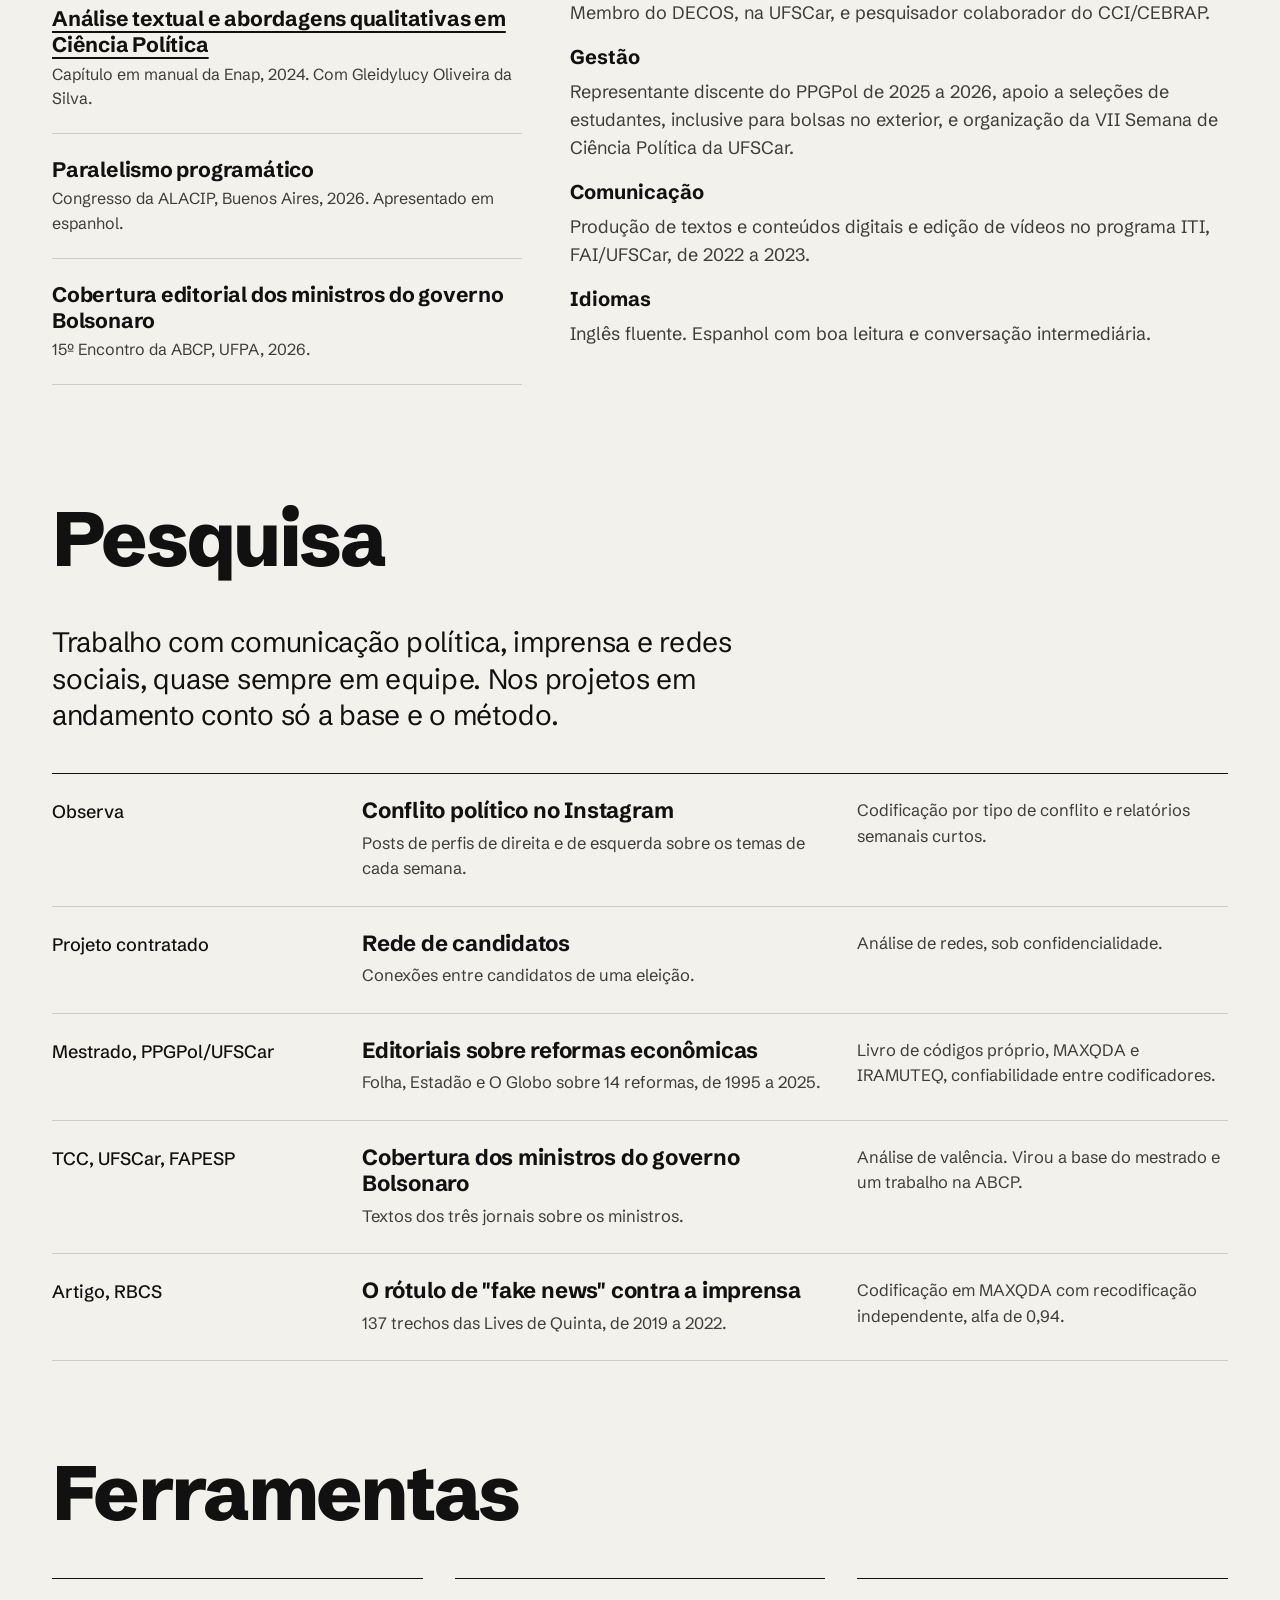
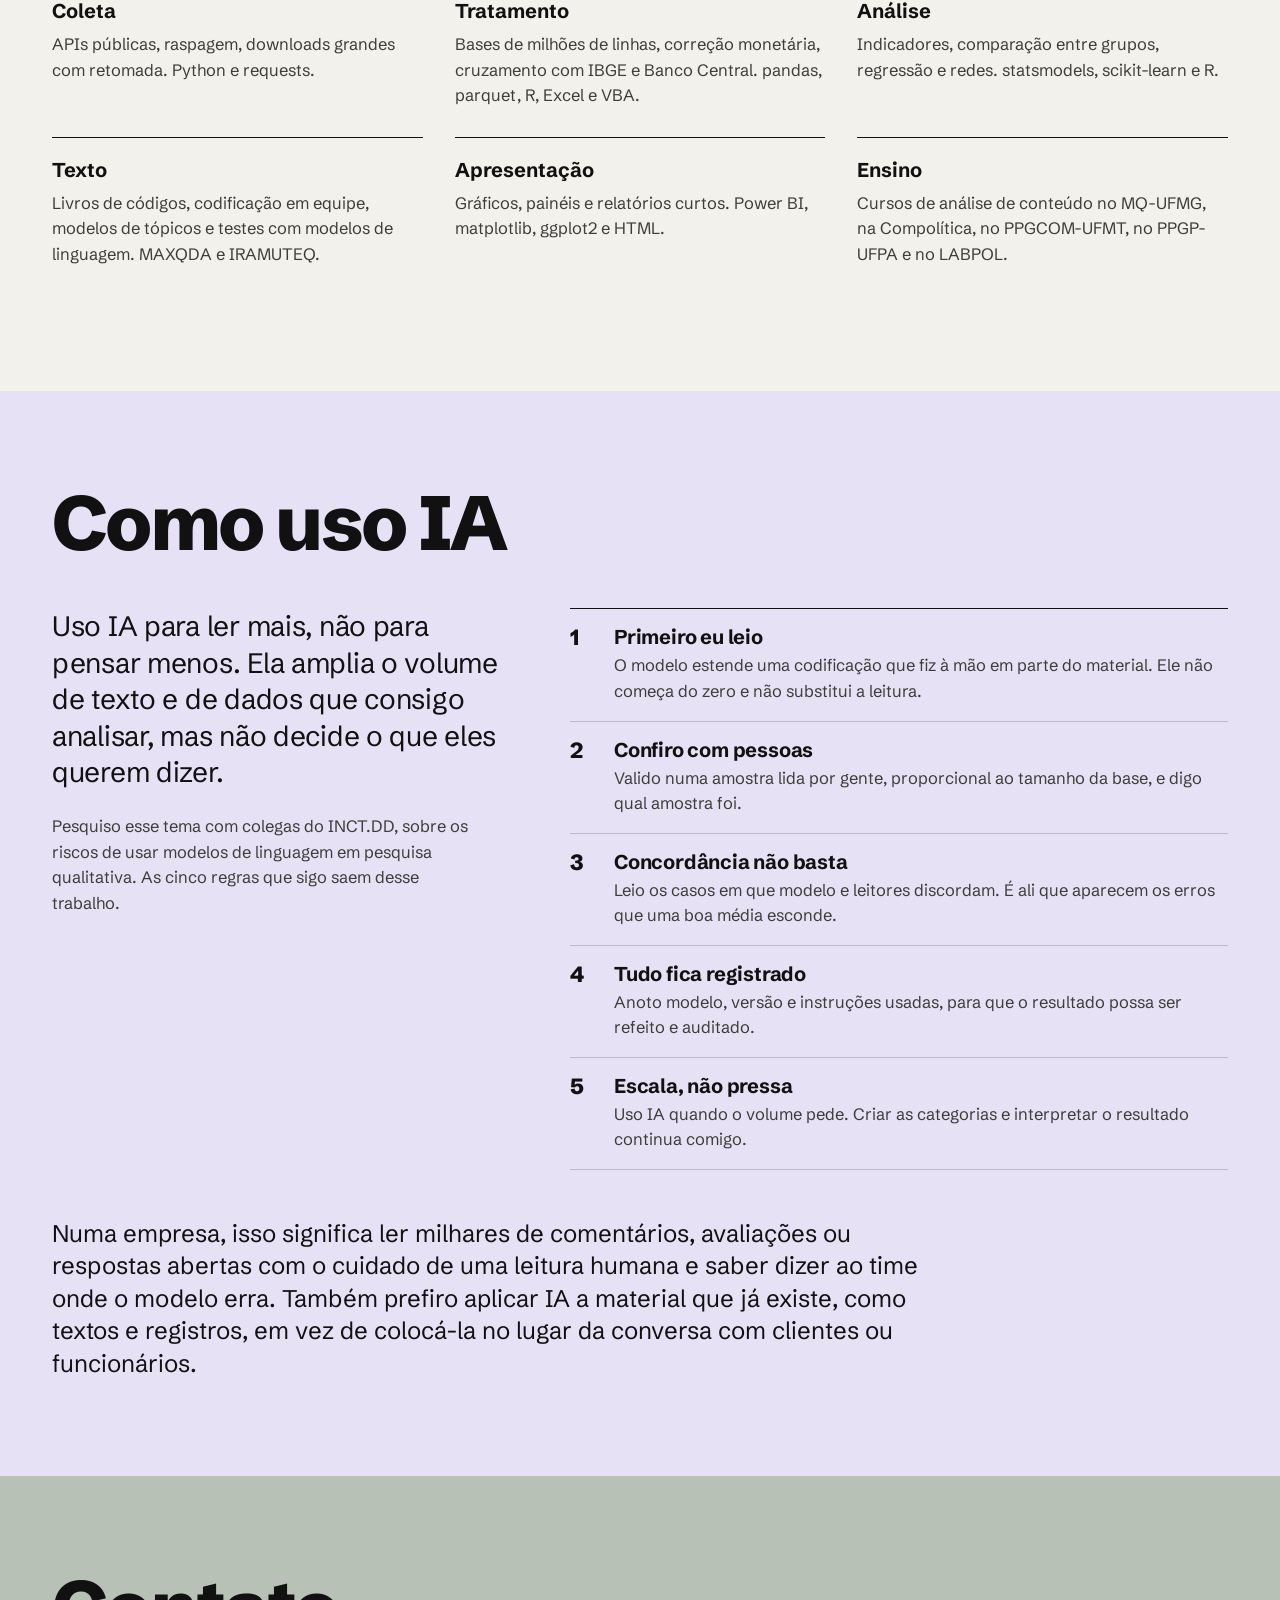
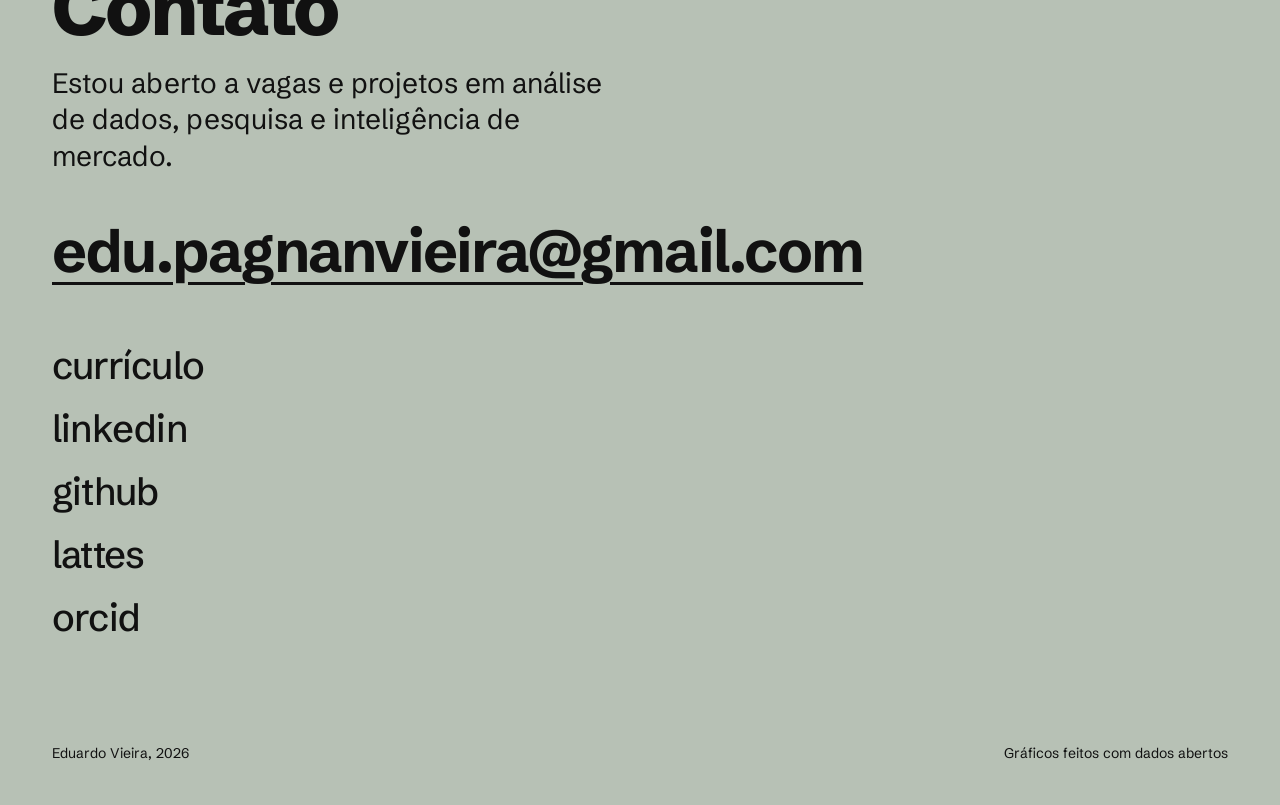
==== commit b0e60db7: "Liga o rastreamento de marca na página inicial Bloco curto do projeto no padrão dos outros, em portu" ====
--- a/index.html
+++ b/index.html
@@ -189,6 +189,29 @@
         </div>
       </div>
     </section>
+
+    <section class="projeto games" aria-labelledby="p-games">
+      <div class="wrap">
+        <p class="fonte">Dados do Google Trends, do YouTube e do GDELT</p>
+        <h2 id="p-games">A conversa sobre games</h2>
+        <div class="duas">
+          <div>
+            <p class="achado">No lançamento do GTA 6, o mundo conta os dias e o Brasil deixa a marca "estive aqui".</p>
+            <div class="texto">
+              <p>Acompanhei o share of search de cinco marcas de games e li 2.400 comentários dos trailers. O GTA 6 engole quase metade das buscas no lançamento. O público global fala de espera e do mapa, o Brasil fala de legado e chama o jogo de obra-prima, e a imprensa não entra no hype.</p>
+            </div>
+            <div class="links">
+              <a href="brand.html">Ver análise completa</a>
+            </div>
+            <p class="ferr">Python, Google Trends, YouTube API, GDELT, análise de conteúdo</p>
+          </div>
+          <figure>
+            <img src="img/brand_preview.png" alt="Temas dos comentários do GTA 6, mundo e Brasil. O público brasileiro usa estive aqui em 13% dos comentários contra 3% no mundo, e chama o jogo de obra-prima quatro vezes mais." loading="lazy">
+            <figcaption>Temas dos comentários, mundo e Brasil.</figcaption>
+          </figure>
+        </div>
+      </div>
+    </section>
   </div>
 
   <section class="ponte">
--- a/estilo.css
+++ b/estilo.css
@@ -59,6 +59,7 @@
 .projeto.rouanet{background:var(--rouanet)}
 .projeto.consumidor{background:var(--consumidor)}
 .projeto.bndes{background:var(--bndes)}
+.projeto.games{background:#4b3bd4}
 .projeto .fonte{font-size:15px;margin:0 0 14px;opacity:.85}
 .projeto h2{font-weight:900;font-size:clamp(44px,7.4vw,108px);line-height:.9;letter-spacing:-.04em;margin:0 0 40px;max-width:12ch}
 .projeto .duas{align-items:start}
